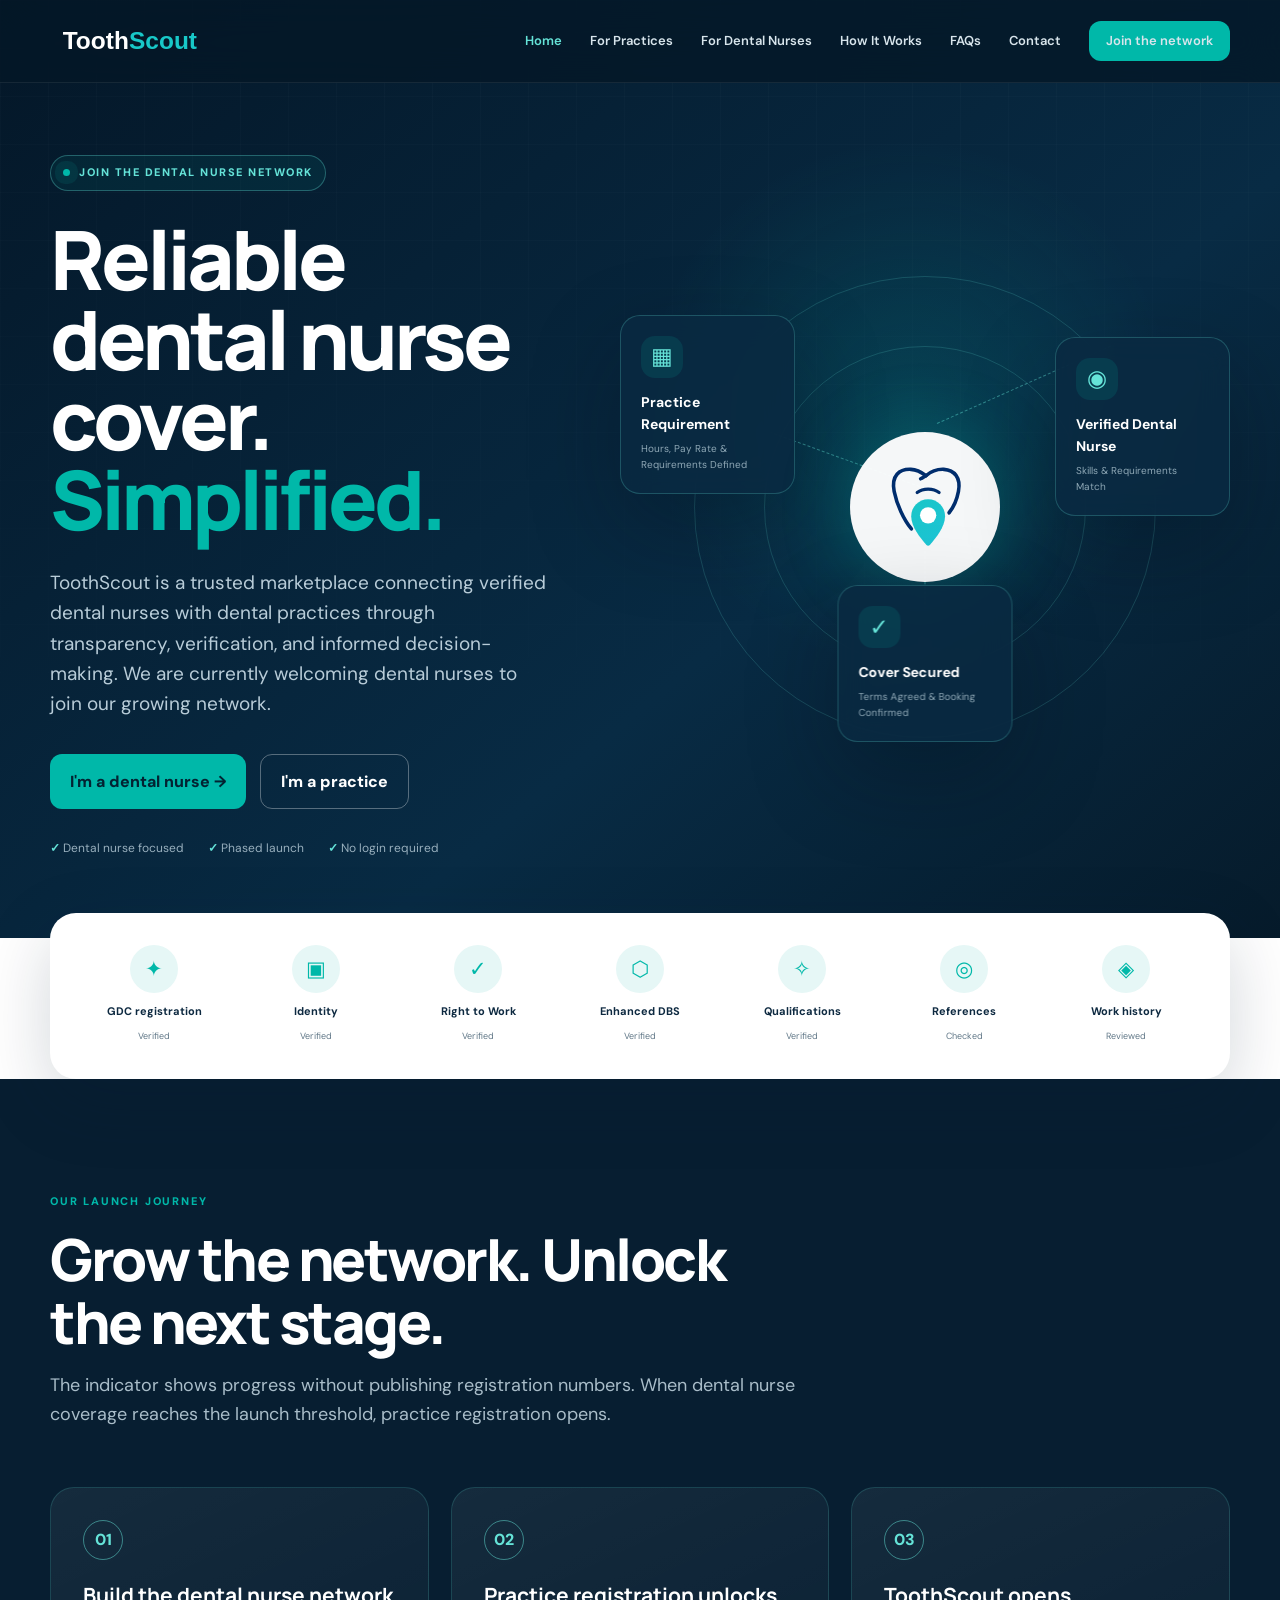
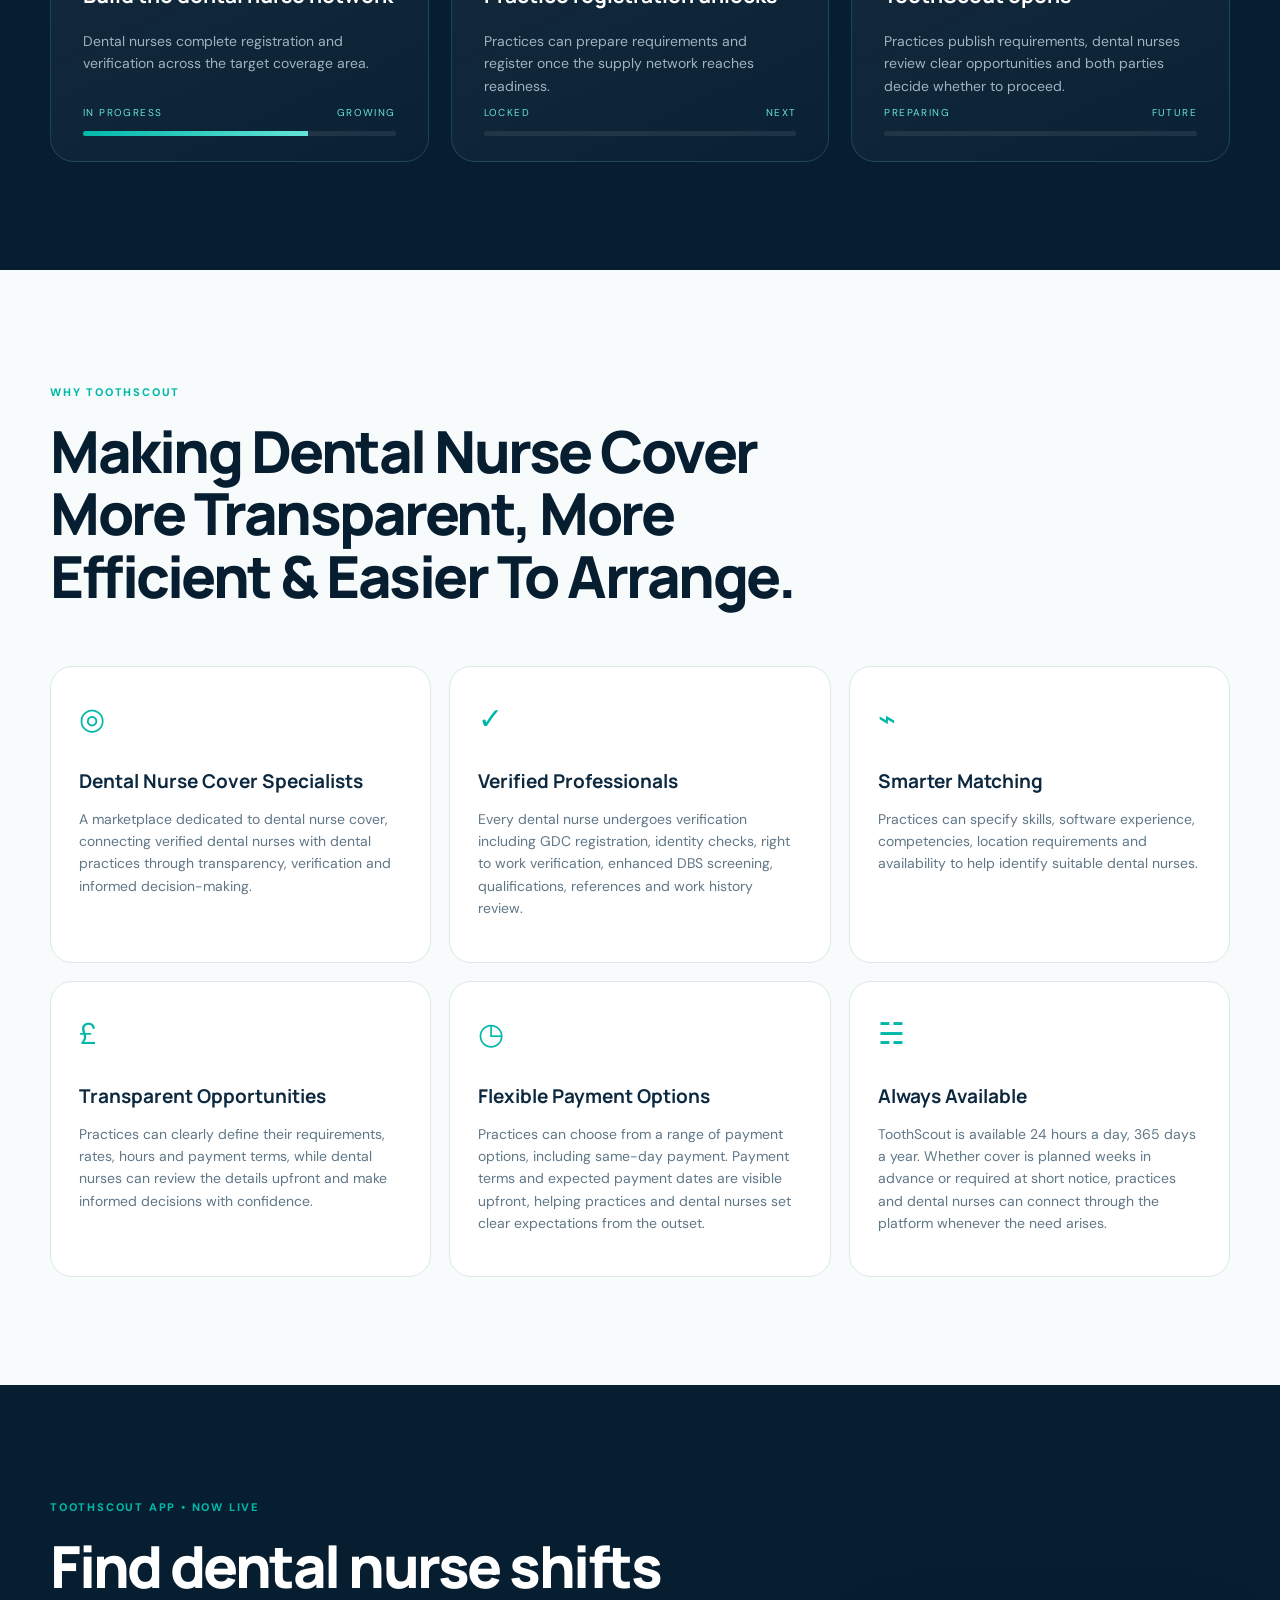
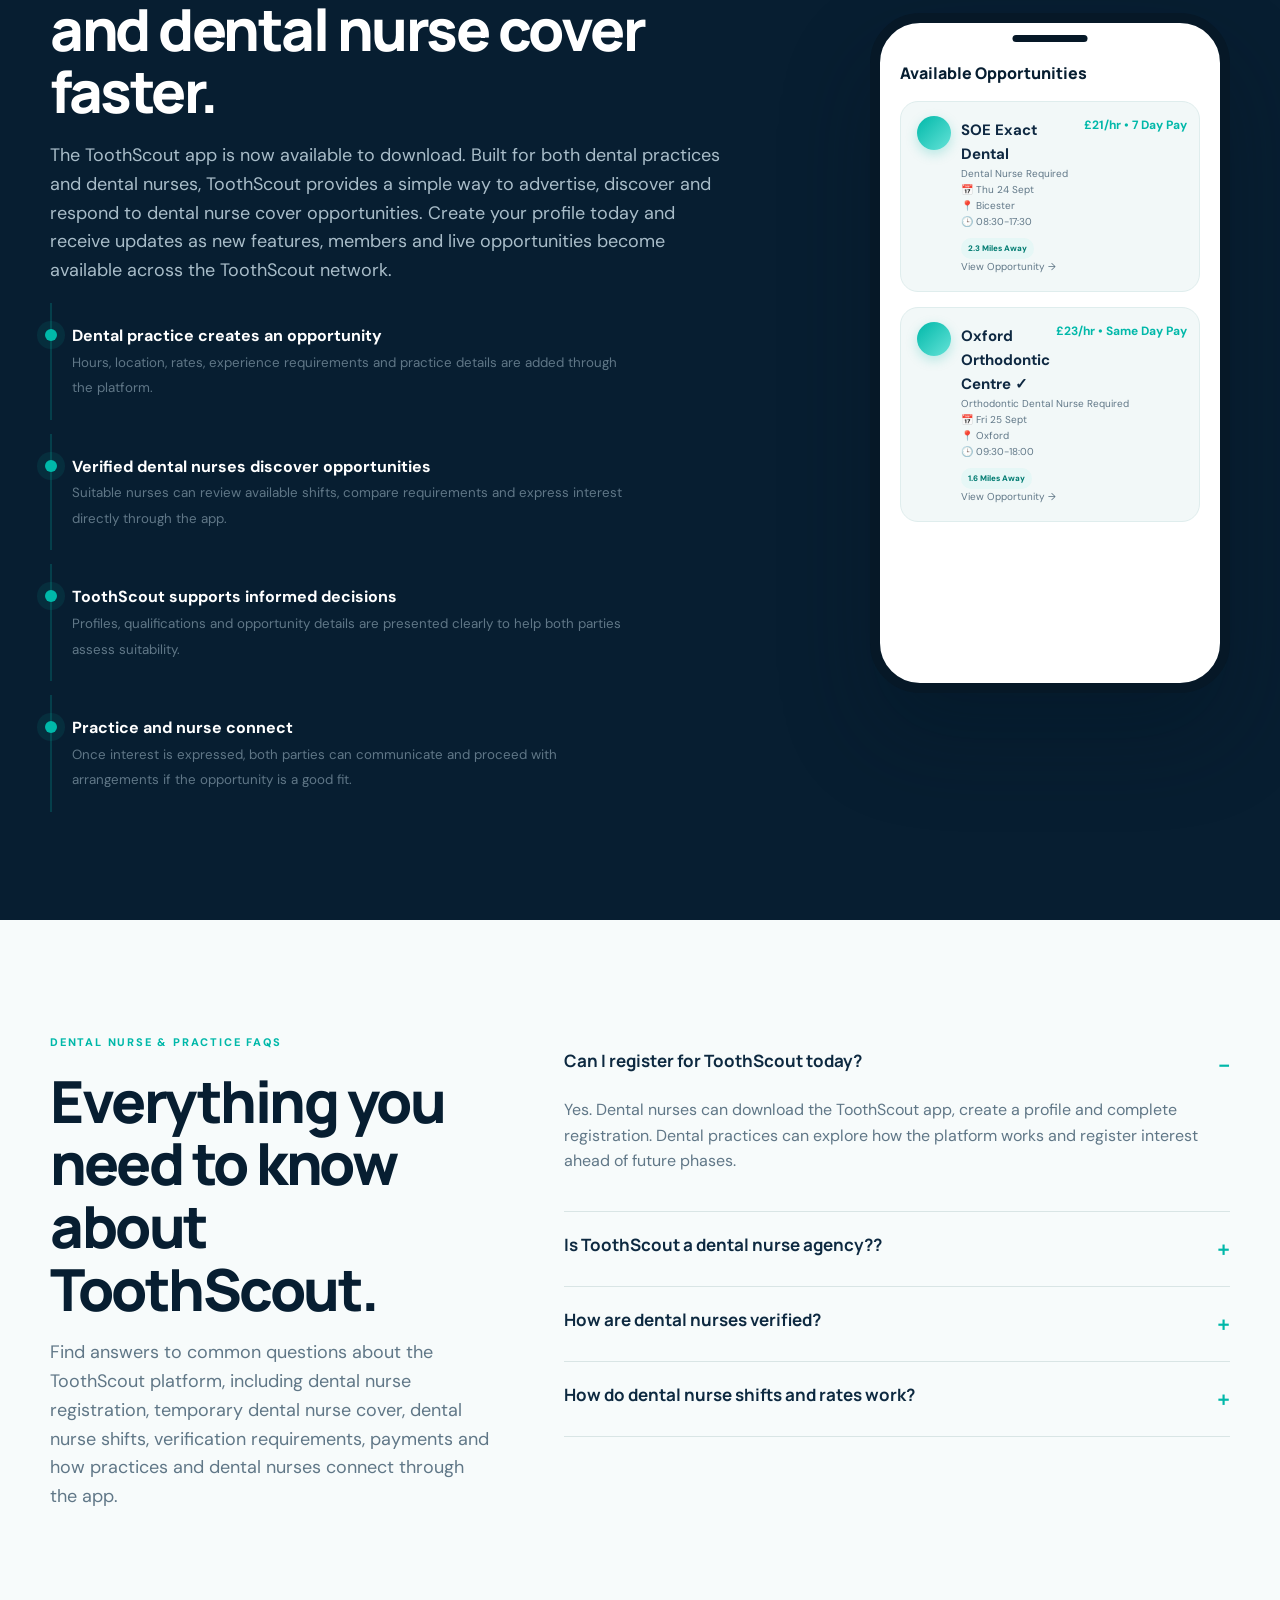
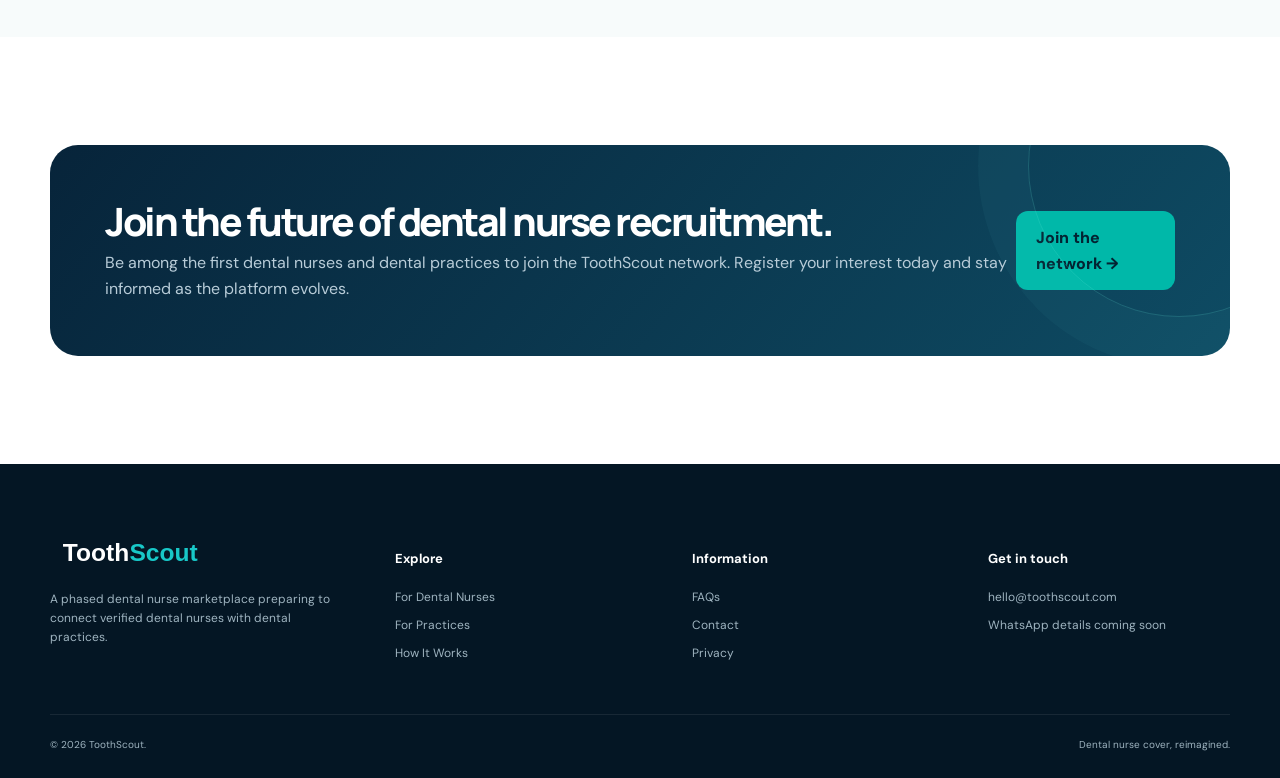
==== index.html @ 516711a5 "Update index.html" ====
<!doctype html><html lang="en-GB"><head><meta charset="utf-8"><meta name="viewport" content="width=device-width,initial-scale=1"><meta name="theme-color" content="#071e31"><title>ToothScout | Dental Nurse Network Launch</title><meta name="description" content="Join the ToothScout dental nurse network. A phased marketplace preparing verified dental nurses and dental practices for transparent opportunities and informed matching."><meta name="robots" content="index,follow,max-image-preview:large"><link rel="canonical" href="https://toothscout.com/"><meta property="og:type" content="website"><meta property="og:title" content="ToothScout | Dental Nurse Network Launch"><meta property="og:description" content="Join the ToothScout dental nurse network. A phased marketplace preparing verified dental nurses and dental practices for transparent opportunities and informed matching."><meta property="og:url" content="https://toothscout.com/"><link rel="icon" href="davison.svg" type="image/svg+xml"> <link rel="shortcut icon" href="davison.svg"><link rel="stylesheet" href="styles.css"><script type="application/ld+json">{"@context":"https://schema.org","@type":"Organization","name":"ToothScout","url":"https://toothscout.com/","description":"A dental nurse matching marketplace preparing to connect verified dental nurses with dental practices."}</script></head><body><a class="skip" href="#main">Skip to content</a><header class="header"><div class="container nav"><a class="logo" href="index.html"><img src="logo-wordmark.svg" alt="ToothScout dental nurse cover"></a><nav class="links"><a class="active" href="index.html">Home</a><a class="" href="practices.html">For Practices</a><a class="" href="nurses.html">For Dental Nurses</a><a class="" href="how-it-works.html">How It Works</a><a class="" href="index.html#faqs">FAQs</a><a class="" href="contact.html">Contact</a><a class="nav-cta" href="nurses.html#join">Join the network</a></nav><button class="menu" aria-label="Open navigation"><i></i><i></i></button></div></header><main id="main"><section class="hero"><div class="container hero-grid"><div class="reveal"><span class="eyebrow"><i></i>JOIN THE DENTAL NURSE NETWORK</span><h1>Reliable dental nurse cover. <em>Simplified.</em></h1><p class="lead">ToothScout is a trusted marketplace connecting verified dental nurses with dental practices through transparency, verification, and informed decision-making. We are currently welcoming dental nurses to join our growing network.</p><div class="actions"><a class="btn" href="nurses.html#join">I'm a dental nurse →</a><a class="btn ghost" href="practices.html">I'm a practice</a></div><div class="micro"><span><b>✓</b> Dental nurse focused</span><span><b>✓</b> Phased launch</span><span><b>✓</b> No login required</span></div></div><div class="network reveal"><div class="route route-a"></div><div class="route route-b"></div><div class="route route-c"></div><div class="node node-one"><div class="icon">▦</div><b>Practice Requirement</b><small>Hours, Pay Rate & Requirements Defined</small></div><div class="hub"><img src="logo-mark.svg" alt="ToothScout matching hub"></div><div class="node node-two"><div class="icon">◉</div><b>Verified Dental Nurse</b><small>Skills & Requirements Match</small></div><div class="node node-three"><div class="icon">✓</div><b>Cover Secured</b><small>Terms Agreed & Booking Confirmed</small></div></div></div></section><div class="container trustbar reveal"><article><span>✦</span><b>GDC registration</b><small>Verified</small></article><article><span>▣</span><b>Identity</b><small>Verified</small></article><article><span>✓</span><b>Right to Work</b><small>Verified</small></article><article><span>⬡</span><b>Enhanced DBS</b><small>Verified</small></article><article><span>✧</span><b>Qualifications</b><small>Verified</small></article><article><span>◎</span><b>References</b><small>Checked</small></article><article><span>◈</span><b>Work history</b><small>Reviewed</small></article></div><section class="section dark-section"><div class="container"><div class="section-head reveal"><span class="kicker">Our launch journey</span><h2>Grow the network. Unlock the next stage.</h2><p class="section-copy">The indicator shows progress without publishing registration numbers. When dental nurse coverage reaches the launch threshold, practice registration opens.</p></div><div class="phases"><article class="phase reveal"><div class="num">01</div><h3>Build the dental nurse network</h3><p>Dental nurses complete registration and verification across the target coverage area.</p><div class="status"><label><span>In progress</span><span>Growing</span></label><div class="meter"><i></i></div></div></article><article class="phase locked reveal"><div class="num">02</div><h3>Practice registration unlocks</h3><p>Practices can prepare requirements and register once the supply network reaches readiness.</p><div class="status"><label><span>Locked</span><span>Next</span></label><div class="meter"></div></div></article><article class="phase locked reveal"><div class="num">03</div><h3>ToothScout opens</h3><p>Practices publish requirements, dental nurses review clear opportunities and both parties decide whether to proceed.</p><div class="status"><label><span>Preparing</span><span>Future</span></label><div class="meter"></div></div></article></div></div></section><section class="section light-section"><div class="container"><div class="section-head reveal"><span class="kicker">Why ToothScout</span><h2>Making Dental Nurse Cover More Transparent, More Efficient & Easier To Arrange.</h2></div><div class="advantages"><article class="advantage reveal"><div class="icon">◎</div><h3>Dental Nurse Cover Specialists</h3><p>A marketplace dedicated to dental nurse cover, connecting verified dental nurses with dental practices through transparency, verification and informed decision-making.</p></article><article class="advantage reveal"><div class="icon">✓</div><h3>Verified Professionals</h3><p>Every dental nurse undergoes verification including GDC registration, identity checks, right to work verification, enhanced DBS screening, qualifications, references and work history review.</p></article><article class="advantage reveal"><div class="icon">⌁</div><h3>Smarter Matching</h3><p>Practices can specify skills, software experience, competencies, location requirements and availability to help identify suitable dental nurses.</p></article><article class="advantage reveal"><div class="icon">£</div><h3>Transparent Opportunities</h3><p>Practices can clearly define their requirements, rates, hours and payment terms, while dental nurses can review the details upfront and make informed decisions with confidence.</p></article><article class="advantage reveal"><div class="icon">◷</div><h3>Flexible Payment Options</h3><p>Practices can choose from a range of payment options, including same-day payment. Payment terms and expected payment dates are visible upfront, helping practices and dental nurses set clear expectations from the outset.</p></article><article class="advantage reveal"><div class="icon">☵</div><h3>Always Available</h3><p>ToothScout is available 24 hours a day, 365 days a year. Whether cover is planned weeks in advance or required at short notice, practices and dental nurses can connect through the platform whenever the need arises.</p></article></div></div></section><section class="section dark-section"><div class="container demo"><div class="reveal"><span class="kicker">TOOTHSCOUT APP • NOW LIVE</span><h2>Find dental nurse shifts and dental nurse cover faster.</h2><p class="section-copy">The ToothScout app is now available to download. Built for both dental practices and dental nurses, ToothScout provides a simple way to advertise, discover and respond to dental nurse cover opportunities. Create your profile today and receive updates as new features, members and live opportunities become available across the ToothScout network.</p><div class="storyline"><div class="story"><b>Dental practice creates an opportunity</b><small>Hours, location, rates, experience requirements and practice details are added through the platform.</small></div><div class="story"><b>Verified dental nurses discover opportunities</b><small>Suitable nurses can review available shifts, compare requirements and express interest directly through the app.</small></div><div class="story"><b>ToothScout supports informed decisions</b><small>Profiles, qualifications and opportunity details are presented clearly to help both parties assess suitability.</small></div><div class="story"><b>Practice and nurse connect</b><small>Once interest is expressed, both parties can communicate and proceed with arrangements if the opportunity is a good fit.</small></div></div></div><div class="phone"> <div class="app-head">  Available Opportunities </div> <div class="shift"> <div class="practice-logo"></div> <b>SOE Exact Dental </b> <small>Dental Nurse Required</small> <small>📅 Thu 24 Sept</small> <small>📍 Bicester</small> <small>🕒 08:30-17:30</small> <strong>£21/hr • 7 Day Pay</strong> <span class="tag">2.3 Miles Away</span> <small class="view-link">    View Opportunity → </small> </div> <div class="shift"> <div class="practice-logo"></div> <b>Oxford Orthodontic Centre ✓</b> <small>    Orthodontic Dental Nurse Required </small> <small>📅 Fri 25 Sept</small> <small> 📍  Oxford</small> <small>🕒 09:30-18:00</small> <strong>£23/hr • Same Day Pay </strong> <span class="tag">1.6 Miles Away </span> <small class="view-link">    View Opportunity → </small> </div> <div class="view-more">  View All Opportunities → </div> </div></div></div></section><section class="section light-section" id="faqs"><div class="container form-wrap"><div class="reveal"><span class="kicker">DENTAL NURSE & PRACTICE FAQs</span><h2>Everything you need to know about ToothScout.</h2><p class="section-copy">Find answers to common questions about the ToothScout platform, including dental nurse registration, temporary dental nurse cover, dental nurse shifts, verification requirements, payments and how practices and dental nurses connect through the app.</p></div><div class="faq reveal"><details open><summary>Can I register for ToothScout today?</summary><p>Yes. Dental nurses can download the ToothScout app, create a profile and complete registration. Dental practices can explore how the platform works and register interest ahead of future phases.</p></details><details><summary>Is ToothScout a dental nurse agency??</summary><p>ToothScout brings together the best parts of a dental nurse agency and a modern digital platform. Dental practices can quickly find suitable cover, dental nurses can discover opportunities more easily and both benefit from a transparent process supported by the ToothScout team.</p></details><details><summary>How are dental nurses verified?</summary><p>Trust and transparency are fundamental to the ToothScout platform. To achieve verified status, dental nurses complete a verification process that includes validation of GDC registration, right to work documentation and other relevant professional credentials. This helps maintain a high-quality network for both dental nurses and dental practices.</p></details><details><summary>How do dental nurse shifts and rates work?</summary><p>Practices can specify information such as shift times, location, rates and payment arrangements, allowing dental nurses to review opportunities before expressing interest.</p></details></div></div></section><section class="section"><div class="container cta-band reveal"><div><h2>Join the future of dental nurse recruitment.</h2><p>Be among the first dental nurses and dental practices to join the ToothScout network. Register your interest today and stay informed as the platform evolves.</p></div><a class="btn" href="nurses.html#join">Join the network →</a></div></section></main><footer class="footer"><div class="container footer-grid"><div><img src="logo-wordmark.svg" alt="ToothScout"><p>A phased dental nurse marketplace preparing to connect verified dental nurses with dental practices.</p></div><div><h4>Explore</h4><a href="nurses.html">For Dental Nurses</a><a href="practices.html">For Practices</a><a href="how-it-works.html">How It Works</a></div><div><h4>Information</h4><a href="index.html#faqs">FAQs</a><a href="contact.html">Contact</a><a href="privacy.html">Privacy</a></div><div><h4>Get in touch</h4><a href="mailto:hello@toothscout.com">hello@toothscout.com</a><p>WhatsApp details coming soon</p></div></div><div class="container footer-bottom"><span>© 2026 ToothScout.</span><span>Dental nurse cover, reimagined.</span></div></footer><script src="script.js"></script></body></html>
---- styles.css ----
@import url('https://fonts.googleapis.com/css2?family=DM+Sans:wght@400;500;600;700&family=Manrope:wght@500;600;700;800&display=swap');
:root{--navy:#071e31;--navy2:#0f2942;--navy3:#153b58;--teal:#00b8a9;--teal2:#65e3d8;--aqua:#e6f7f6;--white:#fff;--ink:#0d2940;--muted:#607787;--line:rgba(90,230,216,.17);--cream:#f7fbfb;--coral:#ff715f;--shadow:0 34px 90px rgba(0,15,26,.28);--radius:28px}*{box-sizing:border-box}html{scroll-behavior:smooth}body{margin:0;font-family:'DM Sans',sans-serif;color:var(--ink);background:#fff;line-height:1.6;overflow-x:hidden}body.dark{background:var(--navy);color:#fff}a{text-decoration:none;color:inherit}button,input,select,textarea{font:inherit}.container{width:min(1180px,calc(100% - 40px));margin:auto}.section{padding:108px 0}.skip{position:absolute;left:-999px}.skip:focus{left:12px;top:12px;z-index:9999;background:#fff;padding:12px}.header{position:fixed;inset:0 0 auto;z-index:100;background:rgba(5,24,39,.78);backdrop-filter:blur(18px);border-bottom:1px solid rgba(255,255,255,.07)}.nav{height:82px;display:flex;align-items:center;justify-content:space-between}.logo img{width:204px;display:block}.links{display:flex;align-items:center;gap:28px}.links a{font-size:13px;color:#d8e5ec;font-weight:600}.links a:hover,.links a.active{color:var(--teal2)}.nav-cta,.btn{border:0;border-radius:12px;padding:14px 20px;background:var(--teal);color:#032332;font-weight:800;display:inline-flex;align-items:center;justify-content:center;gap:12px;transition:.3s cubic-bezier(.2,.8,.2,1);cursor:pointer}.nav-cta{padding:10px 17px}.btn:hover,.nav-cta:hover{transform:translateY(-3px);box-shadow:0 15px 35px rgba(0,184,169,.25)}.btn.ghost{background:transparent;color:#fff;border:1px solid rgba(255,255,255,.32)}.btn.light{background:#fff;color:var(--navy)}.menu{display:none;background:none;border:0}.menu i{display:block;width:26px;height:2px;background:#fff;margin:6px}.hero{min-height:800px;padding:155px 0 80px;display:flex;align-items:center;position:relative;overflow:hidden;background:radial-gradient(circle at 71% 43%,rgba(0,184,169,.16),transparent 25%),linear-gradient(140deg,#041728,#082b44 62%,#061b2b)}.hero:after{content:"";position:absolute;inset:0;background-image:linear-gradient(rgba(255,255,255,.018) 1px,transparent 1px),linear-gradient(90deg,rgba(255,255,255,.018) 1px,transparent 1px);background-size:48px 48px;mask-image:linear-gradient(to bottom,#000,transparent)}.hero-grid{display:grid;grid-template-columns:.9fr 1.1fr;gap:70px;align-items:center;position:relative;z-index:2}.eyebrow{display:inline-flex;align-items:center;gap:9px;border:1px solid rgba(101,227,216,.32);background:rgba(0,184,169,.08);padding:8px 12px;border-radius:99px;color:var(--teal2);font-size:11px;font-weight:800;letter-spacing:1.5px;text-transform:uppercase}.eyebrow i{width:7px;height:7px;background:var(--teal);border-radius:50%;box-shadow:0 0 0 8px rgba(0,184,169,.1);animation:pulse 2.4s infinite}.hero h1,.page-hero h1{font:800 clamp(52px,6.4vw,84px)/.98 'Manrope';letter-spacing:-4px;margin:28px 0;color:#fff}.hero h1 em,.page-hero h1 em{color:var(--teal);font-style:normal}.hero .lead,.page-hero .lead{font-size:19px;color:#b8ccd8;max-width:650px}.actions{display:flex;gap:14px;margin-top:34px}.micro{display:flex;gap:24px;margin-top:30px;color:#98afbd;font-size:12px}.micro b{color:var(--teal2)}.network{height:560px;position:relative;display:grid;place-items:center}.network:before,.network:after{content:"";position:absolute;border:1px solid rgba(101,227,216,.18);border-radius:50%;animation:breathe 5s ease-in-out infinite}.network:before{width:460px;height:460px}.network:after{width:320px;height:320px;animation-delay:1s}.hub{position:relative;z-index:4;width:150px;height:150px;border-radius:50%;display:grid;place-items:center;background:rgba(255,255,255,.96);box-shadow:0 0 70px rgba(0,184,169,.3)}.hub img{width:92px}.node{position:absolute;z-index:4;width:175px;background:rgba(10,41,65,.88);border:1px solid rgba(101,227,216,.23);box-shadow:var(--shadow);border-radius:20px;padding:20px;color:#fff;backdrop-filter:blur(15px);animation:float 6s ease-in-out infinite}.node b{display:block;font-size:14px}.node small{display:block;color:#8fa8b6;font-size:10px;margin-top:5px}.node-one{left:0;top:88px}.node-two{right:0;top:110px;animation-delay:1.3s}.node-three{bottom:45px;left:50%;transform:translateX(-50%);animation:none}.node .icon{width:42px;height:42px;border-radius:14px;background:rgba(0,184,169,.12);display:grid;place-items:center;color:var(--teal2);font-size:23px;margin-bottom:13px}.route{position:absolute;z-index:2;border-top:1px dashed rgba(101,227,216,.45);width:190px;transform-origin:left;overflow:hidden}.route:after{content:"";position:absolute;width:17px;height:2px;background:var(--teal2);box-shadow:0 0 12px var(--teal);animation:travel 2.4s linear infinite}.route-a{transform:rotate(20deg);left:23%;top:36%}.route-b{transform:rotate(-24deg);left:52%;top:35%}.route-c{transform:rotate(90deg);left:50%;top:55%;width:110px}.trustbar{background:#fff;position:relative;z-index:4;margin:-25px auto 0;border-radius:26px;padding:32px;box-shadow:0 22px 70px rgba(5,30,49,.18);display:grid;grid-template-columns:repeat(7,1fr);gap:18px}.trustbar article{text-align:center}.trustbar span{width:48px;height:48px;margin:auto;border-radius:50%;display:grid;place-items:center;background:var(--aqua);color:var(--teal);font-size:21px}.trustbar b{display:block;font-size:11px;margin-top:10px}.trustbar small{font-size:9px;color:var(--muted)}.dark-section{background:var(--navy);color:#fff}.light-section{background:var(--cream)}.section-head{max-width:760px;margin-bottom:58px}.kicker{color:var(--teal);font-size:11px;font-weight:800;letter-spacing:1.8px;text-transform:uppercase}.section h2,.page-section h2{font:800 clamp(36px,4.7vw,58px)/1.08 'Manrope';letter-spacing:-2.5px;margin:16px 0;color:var(--navy)}.dark-section h2{color:#fff}.section-copy{font-size:18px;color:var(--muted)}.dark-section .section-copy{color:#a9bdc9}.phases{display:grid;grid-template-columns:repeat(3,1fr);gap:22px}.phase{position:relative;padding:32px;border:1px solid var(--line);border-radius:24px;background:linear-gradient(155deg,rgba(255,255,255,.06),rgba(255,255,255,.015));min-height:275px;overflow:hidden}.phase h3{font:700 21px 'Manrope'}.phase p{color:#9fb3c0;font-size:14px}.phase .num{width:40px;height:40px;border-radius:50%;border:1px solid rgba(101,227,216,.5);display:grid;place-items:center;color:var(--teal2);font-weight:800}.status{position:absolute;bottom:25px;left:32px;right:32px}.status label{display:flex;justify-content:space-between;font-size:10px;text-transform:uppercase;letter-spacing:1.4px;color:var(--teal2)}.meter{height:5px;background:rgba(255,255,255,.08);border-radius:10px;margin-top:10px;overflow:hidden}.meter i{display:block;width:72%;height:100%;background:linear-gradient(90deg,var(--teal),var(--teal2));animation:shimmer 3s infinite}.phase.locked{opacity:.62}.advantages{display:grid;grid-template-columns:repeat(3,1fr);gap:18px}.advantage{border:1px solid #dbe9e9;border-radius:22px;padding:28px;background:#fff;transition:.3s}.advantage:hover{transform:translateY(-6px);box-shadow:0 20px 50px rgba(15,41,66,.1)}.advantage .icon{font-size:30px;color:var(--teal)}.advantage h3{font:700 19px 'Manrope';margin:25px 0 9px}.advantage p{font-size:14px;color:var(--muted)}.demo{display:grid;grid-template-columns:.78fr 1.22fr;gap:75px;align-items:center}.phone{width:310px;height:610px;margin:auto;border:10px solid #061827;border-radius:50px;background:#fff;padding:38px 20px 20px;box-shadow:0 45px 90px rgba(0,20,34,.3);position:relative;transform:rotate(3deg)}.phone:before{content:"";position:absolute;top:12px;left:50%;transform:translateX(-50%);width:75px;height:7px;border-radius:10px;background:#061827}.app-head{font-weight:800;color:var(--navy);font-family:'Manrope'}.shift{margin:15px 0;padding:16px;border-radius:18px;background:#f2f8f8;border:1px solid #dfeded;position:relative}.shift b{    font-size:15px;    color:#0f2942; font-weight:700; }.shift small{display:block;color:var(--muted);font-size:10px}.shift strong{position:absolute;right:12px;top:15px;color:var(--teal);font-size:12px}.tag{display:inline-block;margin-top:8px;padding:4px 7px;background:var(--aqua);color:#007b71;border-radius:10px;font-size:8px;font-weight:800}.storyline{display:grid;gap:14px}.story{padding:20px;border-left:2px solid rgba(0,184,169,.22);position:relative}.story:before{content:"";position:absolute;width:12px;height:12px;background:var(--teal);border-radius:50%;left:-7px;top:26px;box-shadow:0 0 0 8px rgba(0,184,169,.1)}.story b{display:block}.story small{color:var(--muted)}.nurse-choice{display:grid;grid-template-columns:repeat(5,1fr);gap:16px}.benefit{text-align:center;padding:25px 15px}.benefit span{display:grid;place-items:center;width:58px;height:58px;border:1px solid rgba(0,184,169,.3);border-radius:50%;margin:auto;color:var(--teal);font-size:26px}.benefit b{display:block;font-size:13px;margin:18px 0 6px}.benefit small{color:var(--muted);font-size:11px}.cta-band{background:linear-gradient(130deg,#07243a,#0e4b63);color:#fff;padding:55px;border-radius:28px;display:flex;align-items:center;justify-content:space-between;position:relative;overflow:hidden}.cta-band:after{content:"";position:absolute;width:300px;height:300px;border:1px solid rgba(101,227,216,.2);border-radius:50%;right:-100px;top:-130px;box-shadow:0 0 0 50px rgba(101,227,216,.04)}.cta-band h2{color:#fff;font-size:39px;margin:0}.cta-band p{color:#b8ccd8;margin:8px 0 0}.page-hero{padding:175px 0 100px;background:radial-gradient(circle at 80% 20%,rgba(0,184,169,.18),transparent 32%),linear-gradient(145deg,#061928,#0f3652);color:#fff}.page-hero-grid{display:grid;grid-template-columns:1fr 1fr;align-items:center;gap:80px}.abstract-visual{height:490px;position:relative}.glass-stack{position:absolute;inset:45px;background:linear-gradient(145deg,rgba(255,255,255,.13),rgba(255,255,255,.04));border:1px solid rgba(101,227,216,.2);border-radius:42px;transform:rotate(-6deg);box-shadow:var(--shadow)}.glass-stack:before,.glass-stack:after{content:"";position:absolute;border-radius:32px;border:1px solid rgba(101,227,216,.18);inset:40px;transform:rotate(12deg)}.glass-stack:after{inset:95px;background:url('assets/logo-mark.svg') center/90px no-repeat;transform:none}.float-chip{position:absolute;padding:15px 18px;background:rgba(5,28,45,.92);border:1px solid rgba(101,227,216,.22);border-radius:16px;color:#fff;box-shadow:var(--shadow);font-size:12px;animation:float 6s infinite}.chip-a{left:0;top:90px}.chip-b{right:0;top:190px;animation-delay:1s}.chip-c{left:35px;bottom:50px;animation-delay:2s}.form-wrap{display:grid;grid-template-columns:.8fr 1.2fr;gap:70px}.form-card{background:#fff;border:1px solid #dfecec;border-radius:28px;padding:36px;box-shadow:0 28px 80px rgba(15,41,66,.11)}.form-grid{display:grid;grid-template-columns:1fr 1fr;gap:16px}.field{font-size:12px;font-weight:700;color:var(--navy)}.field.full{grid-column:1/-1}.field input,.field select,.field textarea{display:block;width:100%;margin-top:7px;border:1px solid #ccdddf;border-radius:12px;padding:13px;background:#fbfdfd}.field input:focus,.field select:focus,.field textarea:focus{outline:3px solid rgba(0,184,169,.13);border-color:var(--teal)}.note{font-size:11px;color:var(--muted)}.faq details{border-bottom:1px solid #d9e5e5;padding:21px 0}.faq summary{cursor:pointer;list-style:none;font:700 17px 'Manrope';display:flex;justify-content:space-between}.faq summary:after{content:'+';color:var(--teal);font-size:23px}.faq details[open] summary:after{content:'−'}.faq p{color:var(--muted)}.footer{background:#041624;color:#9fb4c0;padding:68px 0 25px}.footer-grid{display:grid;grid-template-columns:1.2fr repeat(3,1fr);gap:55px}.footer img{width:205px}.footer h4{color:#fff;font-size:13px}.footer a,.footer p{display:block;font-size:12px;margin:9px 0}.footer-bottom{border-top:1px solid rgba(255,255,255,.08);padding-top:22px;margin-top:42px;display:flex;justify-content:space-between;font-size:10px}.reveal{opacity:0;transform:translateY(28px);transition:.8s cubic-bezier(.2,.8,.2,1)}.reveal.visible{opacity:1;transform:none}@keyframes pulse{50%{box-shadow:0 0 0 15px rgba(0,184,169,0)}}@keyframes breathe{50%{transform:scale(1.055);opacity:.55}}@keyframes float{50%{transform:translateY(-12px)}}@keyframes travel{from{left:-10%}to{left:110%}}@keyframes shimmer{50%{filter:brightness(1.5)}}@media(max-width:900px){.links{display:none;position:absolute;top:82px;left:0;right:0;background:#061b2b;padding:28px;flex-direction:column}.links.open{display:flex}.menu{display:block}.hero-grid,.page-hero-grid,.demo,.form-wrap{grid-template-columns:1fr}.hero{padding-top:130px}.network{height:520px}.trustbar{grid-template-columns:repeat(3,1fr)}.phases,.advantages{grid-template-columns:1fr 1fr}.nurse-choice{grid-template-columns:repeat(2,1fr)}.footer-grid{grid-template-columns:1fr 1fr}.hero h1,.page-hero h1{font-size:58px}.section{padding:80px 0}}@media(max-width:600px){.container{width:calc(100% - 28px)}.logo img{width:178px}.hero h1,.page-hero h1{font-size:46px;letter-spacing:-2.5px}.actions{flex-direction:column}.micro{flex-direction:column;gap:8px}.network{height:460px;transform:scale(.84);margin-left:-25px;margin-right:-25px}.node{width:155px}.trustbar{grid-template-columns:repeat(2,1fr);padding:22px}.phases,.advantages,.nurse-choice,.form-grid{grid-template-columns:1fr}.cta-band{padding:34px;flex-direction:column;align-items:flex-start;gap:25px}.footer-grid{grid-template-columns:1fr}.page-hero-grid{gap:30px}.abstract-visual{height:390px}.section{padding:68px 0}.field.full{grid-column:auto}}@media(prefers-reduced-motion:reduce){*{animation:none!important;scroll-behavior:auto!important}.reveal{opacity:1;transform:none}}
.demo{
   display:grid;
   grid-template-columns:1fr 420px;
   gap:80px;
   align-items:center;
}
.storyline{
   margin:0;
}
.phone{
   margin:0;
   justify-self:center;
}
@media(max-width:1000px){
   .demo{
       grid-template-columns:1fr;
   }
   .phone{
       margin-top:40px;
   }
}
/* Interactive preview layout */
.demo{
   display:grid !important;
   grid-template-columns: 1fr 420px !important;
   gap: 100px;
   align-items:center;
}
.phone{
   margin:0 !important;
   justify-self:center;
   align-self:center;
}
.storyline{
   margin-bottom:0 !important;
}
@media(max-width:1000px){
   .demo{
       grid-template-columns:1fr !important;
   }
   .phone{
       margin-top:40px !important;
   }
}

/* TOOTHSCOUT PHONE FIX */
.demo{
  display:grid !important;
  grid-template-columns:minmax(0,1fr) 420px !important;
  gap:80px !important;
  align-items:center !important;
}
.phone{
  width:360px !important;
  height:680px !important;
  justify-self:center !important;
  align-self:center !important;
  margin:0 !important;
  transform:none !important;
  position:relative !important;
}
.storyline{
   max-width:600px !important;
}
.shift{
   position:relative !important;
   padding-left:60px !important;
   min-height:90px !important;
   transition:all .3s ease;
}
.shift:hover{
   transform:translateY(-4px);
   box-shadow:0 12px 30px rgba(0,0,0,.08);
}
.shift::before{
   content:"";
   position:absolute;
   left:16px;
   top:14px;
   width:34px;
   height:34px;
   border-radius:50%;
   background:linear-gradient(
       135deg,
       #00b8a9,
       #65e3d8
   );
   box-shadow:0 4px 12px rgba(0,184,169,.25);
}
.shift b{
   display:block !important;
   padding-right:120px !important;
}
.shift strong{
   position:absolute !important;
   right:12px !important;
   top:14px !important;
   color:#00b8a9 !important;
   font-weight:700 !important;
}
@media(max-width:1000px){
  .demo{
      grid-template-columns:1fr 420px !important;
  }
  .phone{
      justify-self:end !important;
  }
}

/* PHONE CONTENT ENTRANCE ANIMATION
  The phone remains stationary.
  Only the heading and job cards move.
*/
.phone .app-head,
.phone .shift{
  opacity:1 !important;
  transform:none !important;
}

}
/* Accessibility: show everything immediately when reduced motion is enabled */
@media(prefers-reduced-motion:reduce){
   .phone .app-head,
   .phone .shift{
       opacity:1 !important;
       transform:none !important;
       animation:none !important;
   }
}

.phone{
   opacity:1 !important;
   transition:none !important;
   animation:none !important;
}

/* FINAL PHONE POSITION FIX */
.demo{
   display:grid !important;
   grid-template-columns: 1fr 420px !important;
   gap:100px !important;
   align-items:center !important;
}
.phone{
   width:360px !important;
   height:680px !important;
   justify-self:end !important;
   align-self:center !important;
   margin:0 !important;
   transform:none !important;
   position:relative !important;
}
@media(max-width:1000px){
   .demo{
       grid-template-columns:1fr !important;
   }
   .phone{
       justify-self:center !important;
       margin-top:40px !important;
   }
}

/* FORCE PHONE INTO RIGHT COLUMN */
.demo{
  display:grid !important;
  grid-template-columns:minmax(0,1fr) 420px !important;
  gap:80px !important;
  align-items:center !important;
}
.demo .phone{
  width:360px !important;
  height:680px !important;
  justify-self:end !important;
  align-self:center !important;
  margin:0 !important;
  transform:none !important;
}

/* TOOTHSCOUT PHONE OVERRIDE FIX */
.container.demo{
   display:grid !important;
   grid-template-columns:minmax(0,1fr) 420px !important;
   gap:80px !important;
   align-items:center !important;
}
.container.demo .phone{
   position:relative !important;
   width:360px !important;
   height:680px !important;
   justify-self:end !important;
   align-self:center !important;
   margin:0 !important;
   left:auto !important;
   right:auto !important;
   top:auto !important;
 transform:none !important;
animation:phoneFloat 6s ease-in-out infinite;
}
@keyframes phoneFloat{

    0%{
        transform:translateY(0px);
    }

    50%{
        transform:translateY(-8px);
    }

    100%{
        transform:translateY(0px);
    }

}

.mini-map{
    height:70px;
    border-radius:12px;
    background:linear-gradient(
        135deg,
        #eef7f7,
        #dff5f2
    );

    display:flex;
    align-items:center;
    justify-content:center;

    color:#607787;
    font-size:11px;
    margin-top:8px;
}

.reserve-btn{
    width:100%;
    margin-top:14px;
    padding:12px;
}


/* NURSE PAGE ONLY */

.nurse-phone .shift{
    min-height:60px !important;
}

.nurse-phone .mini-map{
    width:100%;
    height:50px;
    margin-top:6px;
}

.nurse-phone .reserve-btn{
    width:82%;
    display:block;
    margin:8px auto 0;
    padding:10px 16px;
    font-size:14px;
}
``

.nurse-phone .shift{
    min-height:auto !important;
    padding-top:12px;
    padding-bottom:12px;
}
``

/* NURSE PAGE ONLY */

.nurse-phone .location-card{
    min-height:auto !important;
    padding-bottom:14px !important;
}

.nurse-phone .map-link{
    display:inline-block;
    margin-top:6px;
    color:#00b8a9;
    font-size:11px;
    font-weight:700;
}

.nurse-phone .reserve-btn{
    width:78% !important;
    display:block;
    margin:14px auto 0 !important;
}
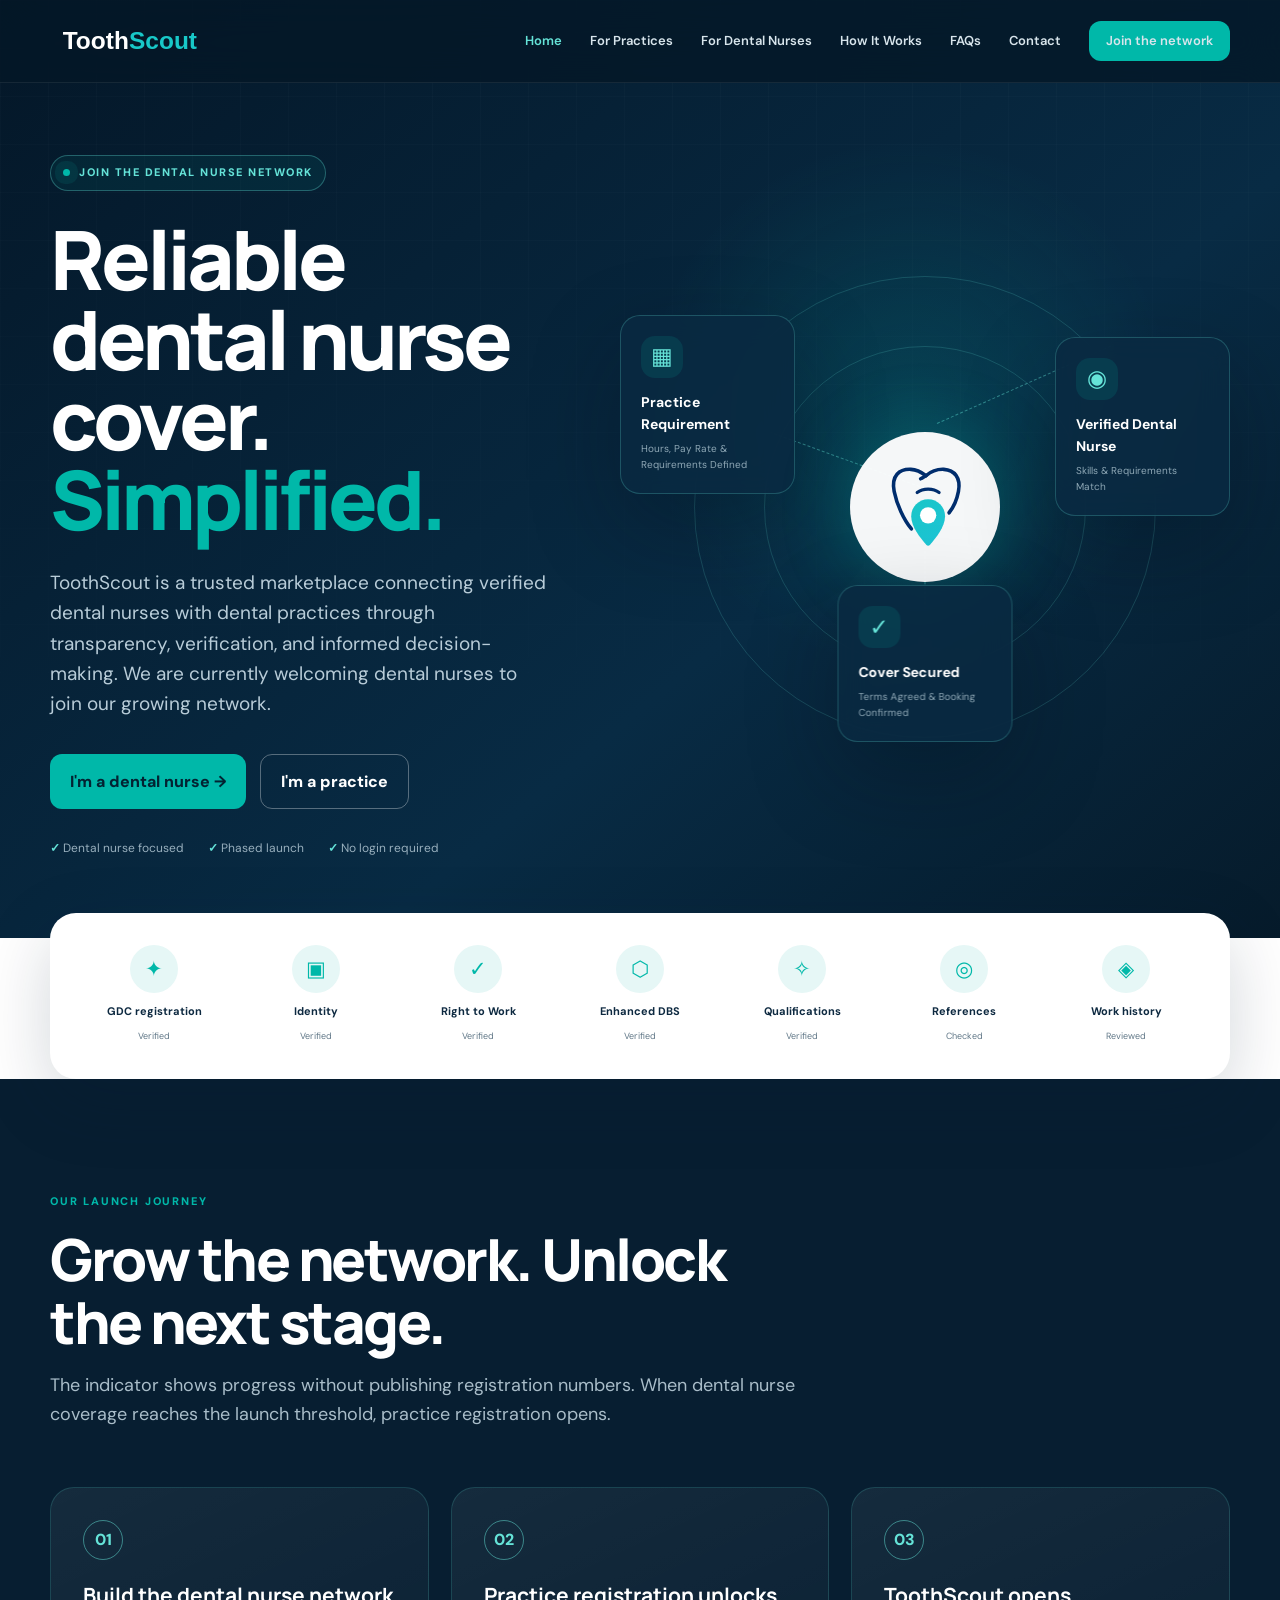
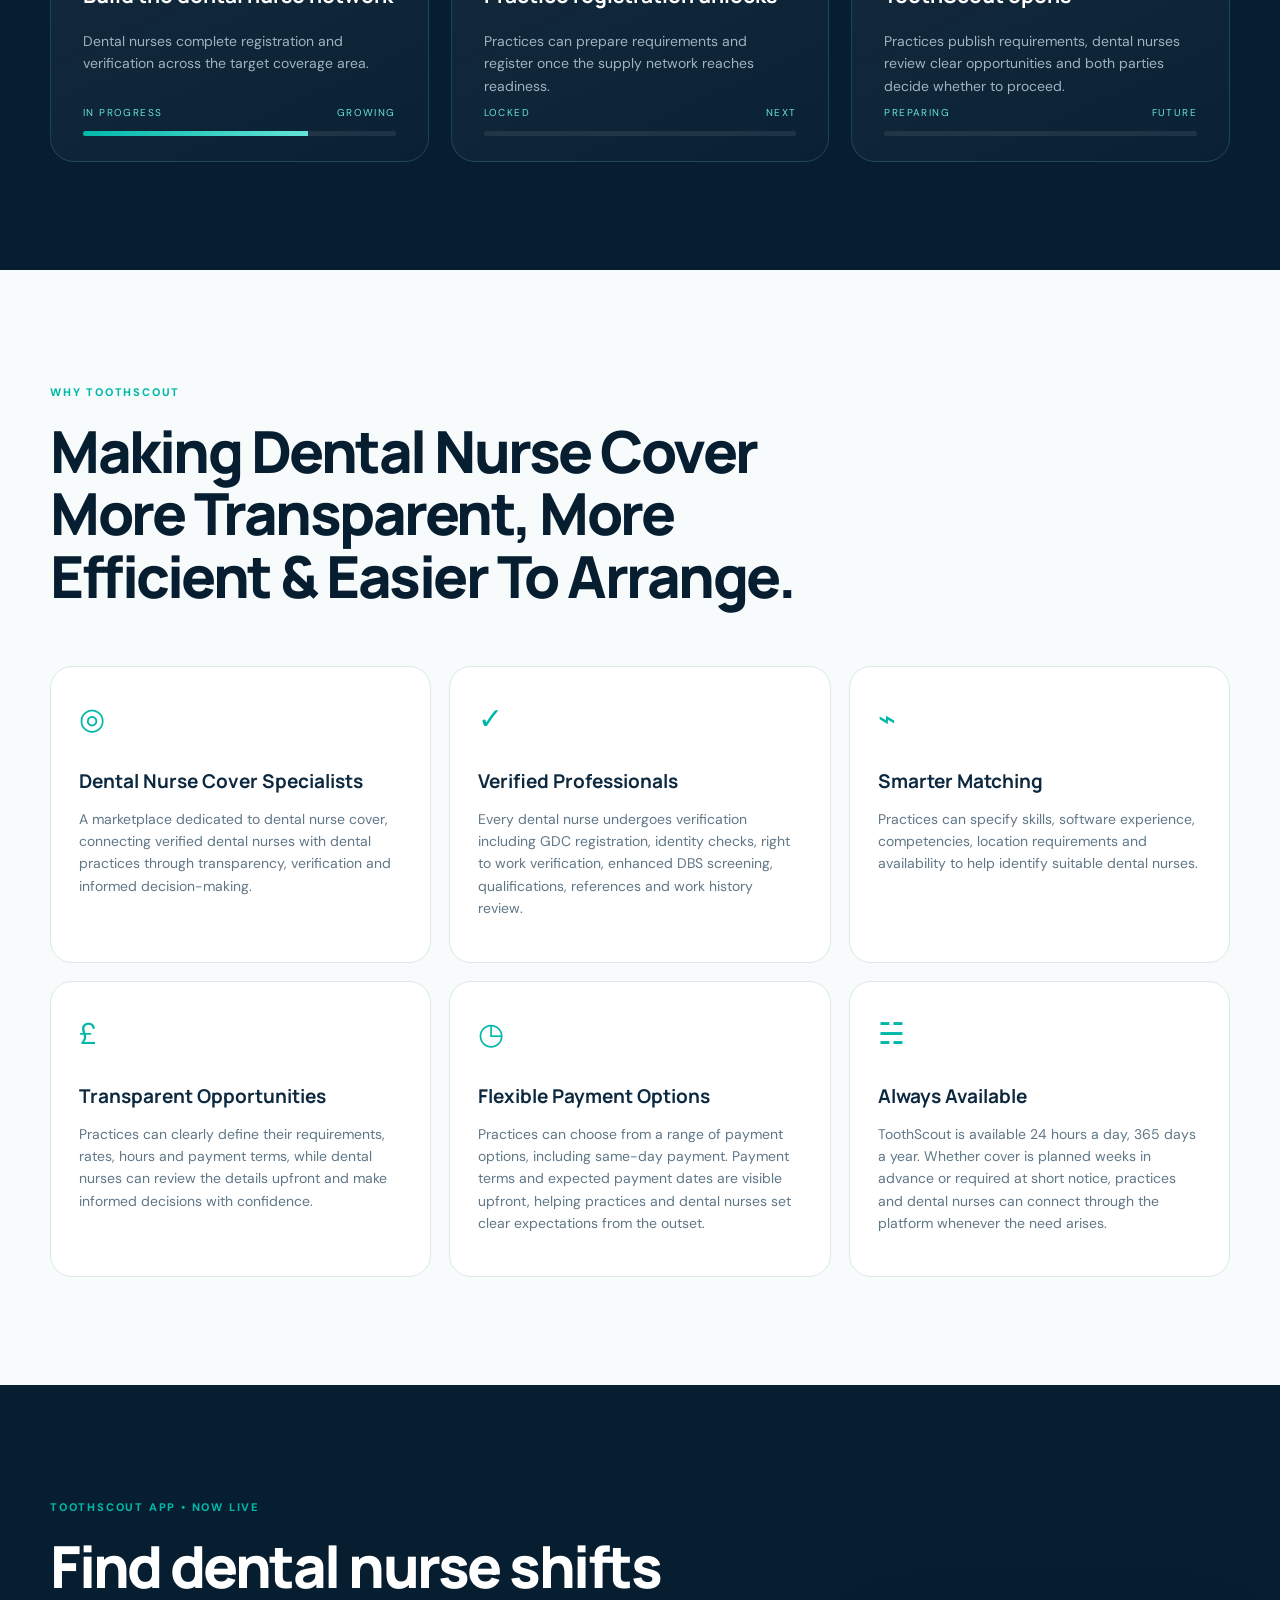
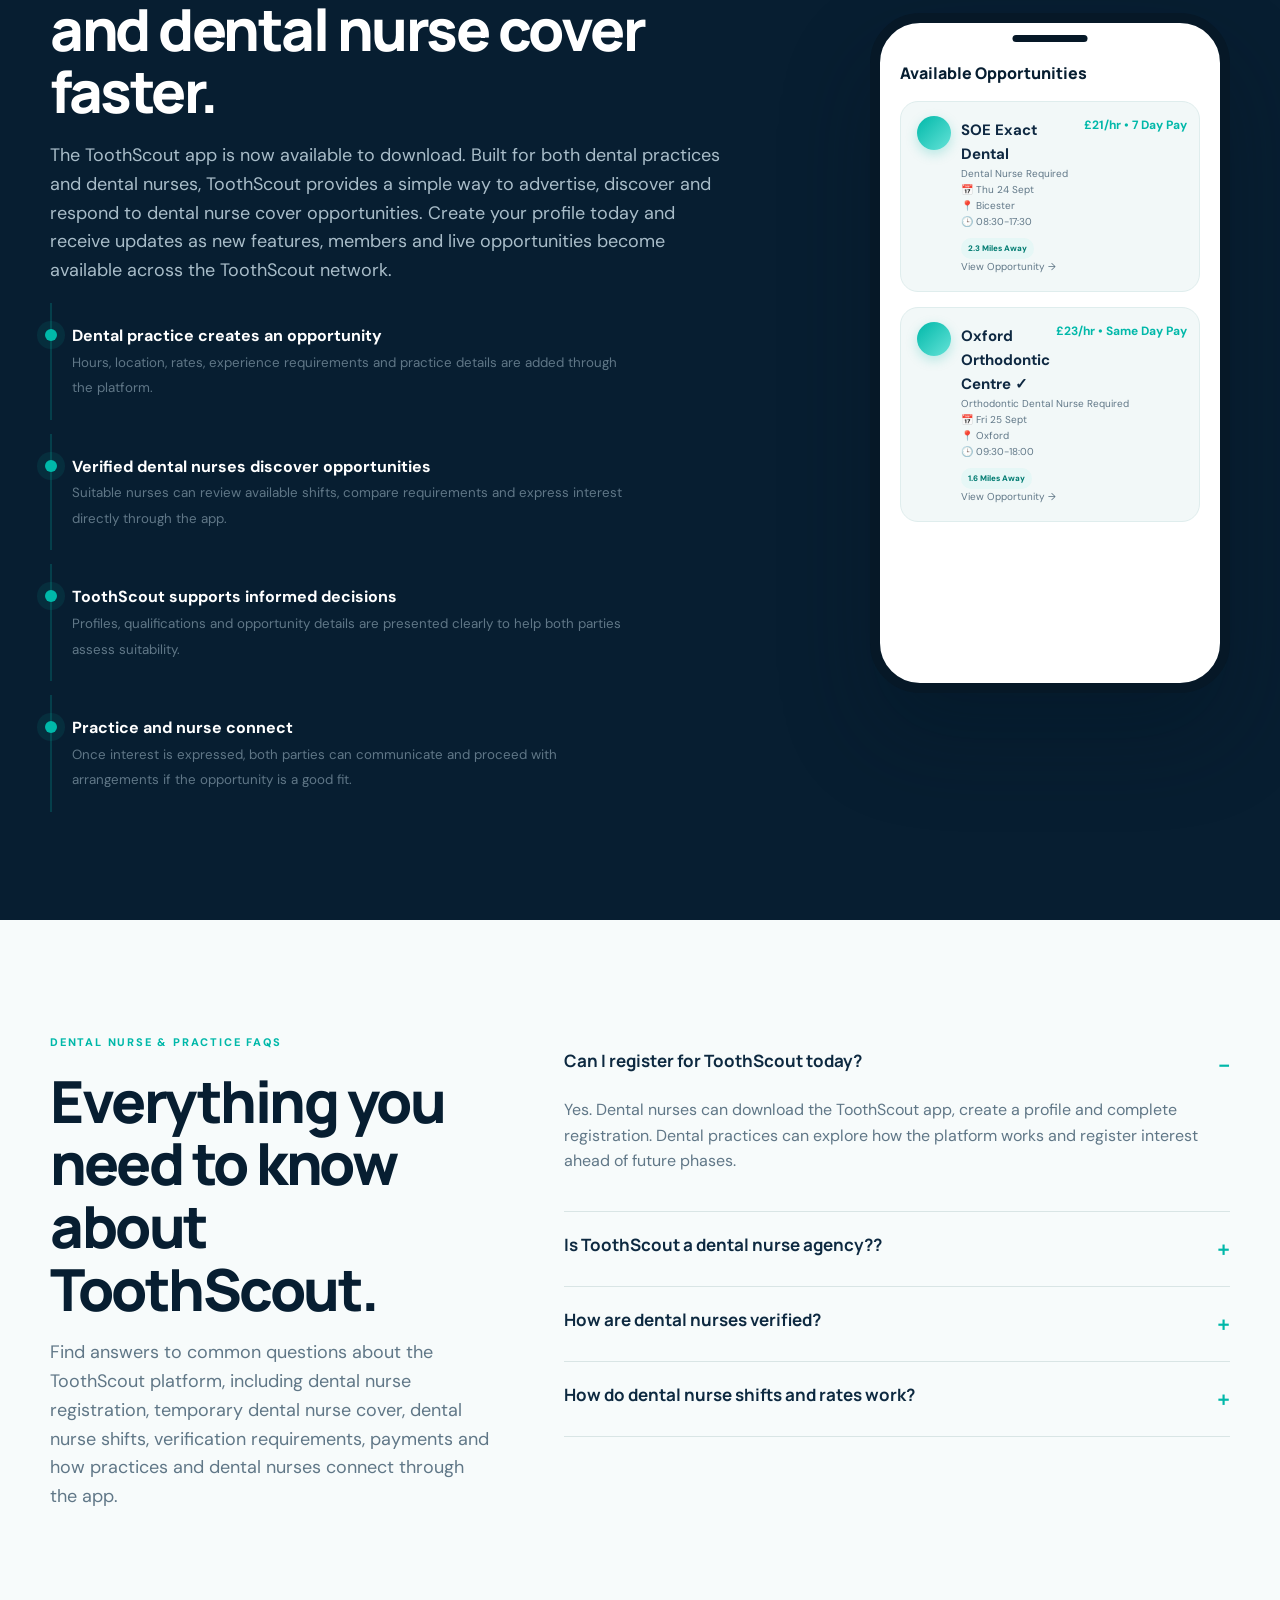
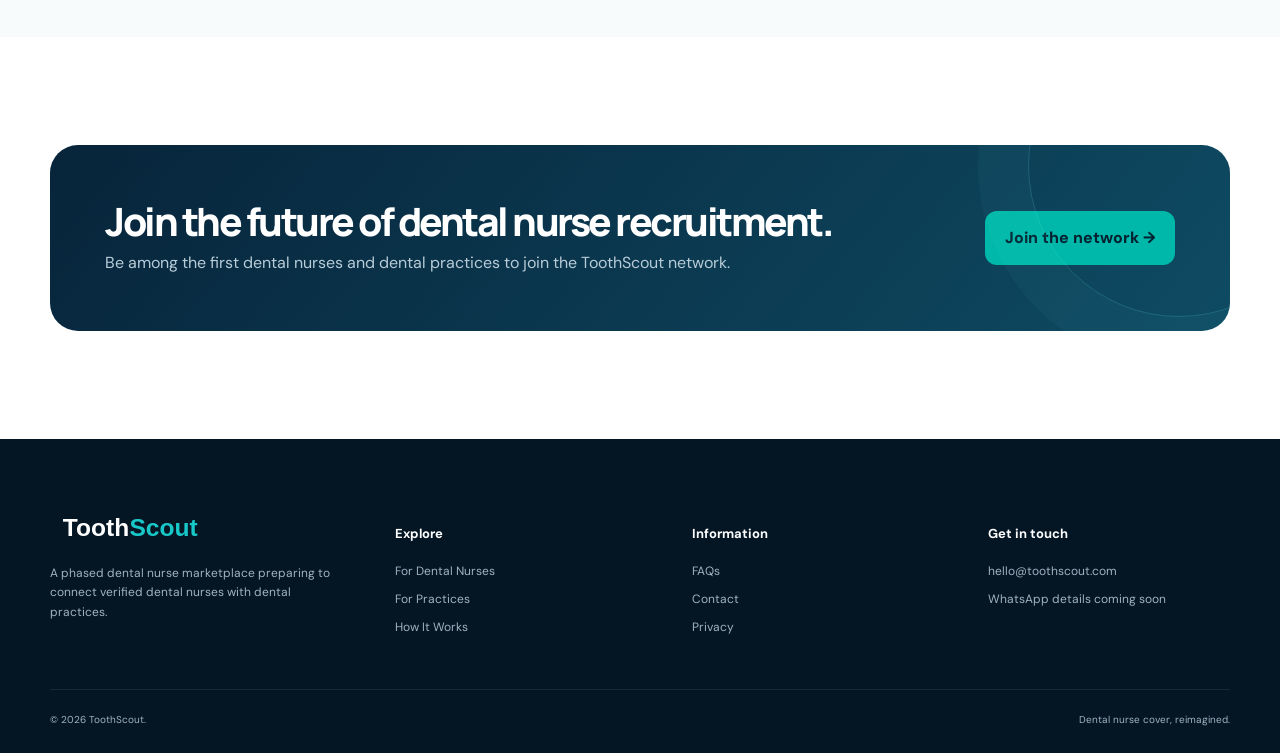
==== commit 37409387: "Update index.html" ====
--- a/index.html
+++ b/index.html
@@ -1 +1 @@
-<!doctype html><html lang="en-GB"><head><meta charset="utf-8"><meta name="viewport" content="width=device-width,initial-scale=1"><meta name="theme-color" content="#071e31"><title>ToothScout | Dental Nurse Network Launch</title><meta name="description" content="Join the ToothScout dental nurse network. A phased marketplace preparing verified dental nurses and dental practices for transparent opportunities and informed matching."><meta name="robots" content="index,follow,max-image-preview:large"><link rel="canonical" href="https://toothscout.com/"><meta property="og:type" content="website"><meta property="og:title" content="ToothScout | Dental Nurse Network Launch"><meta property="og:description" content="Join the ToothScout dental nurse network. A phased marketplace preparing verified dental nurses and dental practices for transparent opportunities and informed matching."><meta property="og:url" content="https://toothscout.com/"><link rel="icon" href="davison.svg" type="image/svg+xml"> <link rel="shortcut icon" href="davison.svg"><link rel="stylesheet" href="styles.css"><script type="application/ld+json">{"@context":"https://schema.org","@type":"Organization","name":"ToothScout","url":"https://toothscout.com/","description":"A dental nurse matching marketplace preparing to connect verified dental nurses with dental practices."}</script></head><body><a class="skip" href="#main">Skip to content</a><header class="header"><div class="container nav"><a class="logo" href="index.html"><img src="logo-wordmark.svg" alt="ToothScout dental nurse cover"></a><nav class="links"><a class="active" href="index.html">Home</a><a class="" href="practices.html">For Practices</a><a class="" href="nurses.html">For Dental Nurses</a><a class="" href="how-it-works.html">How It Works</a><a class="" href="index.html#faqs">FAQs</a><a class="" href="contact.html">Contact</a><a class="nav-cta" href="nurses.html#join">Join the network</a></nav><button class="menu" aria-label="Open navigation"><i></i><i></i></button></div></header><main id="main"><section class="hero"><div class="container hero-grid"><div class="reveal"><span class="eyebrow"><i></i>JOIN THE DENTAL NURSE NETWORK</span><h1>Reliable dental nurse cover. <em>Simplified.</em></h1><p class="lead">ToothScout is a trusted marketplace connecting verified dental nurses with dental practices through transparency, verification, and informed decision-making. We are currently welcoming dental nurses to join our growing network.</p><div class="actions"><a class="btn" href="nurses.html#join">I'm a dental nurse →</a><a class="btn ghost" href="practices.html">I'm a practice</a></div><div class="micro"><span><b>✓</b> Dental nurse focused</span><span><b>✓</b> Phased launch</span><span><b>✓</b> No login required</span></div></div><div class="network reveal"><div class="route route-a"></div><div class="route route-b"></div><div class="route route-c"></div><div class="node node-one"><div class="icon">▦</div><b>Practice Requirement</b><small>Hours, Pay Rate & Requirements Defined</small></div><div class="hub"><img src="logo-mark.svg" alt="ToothScout matching hub"></div><div class="node node-two"><div class="icon">◉</div><b>Verified Dental Nurse</b><small>Skills & Requirements Match</small></div><div class="node node-three"><div class="icon">✓</div><b>Cover Secured</b><small>Terms Agreed & Booking Confirmed</small></div></div></div></section><div class="container trustbar reveal"><article><span>✦</span><b>GDC registration</b><small>Verified</small></article><article><span>▣</span><b>Identity</b><small>Verified</small></article><article><span>✓</span><b>Right to Work</b><small>Verified</small></article><article><span>⬡</span><b>Enhanced DBS</b><small>Verified</small></article><article><span>✧</span><b>Qualifications</b><small>Verified</small></article><article><span>◎</span><b>References</b><small>Checked</small></article><article><span>◈</span><b>Work history</b><small>Reviewed</small></article></div><section class="section dark-section"><div class="container"><div class="section-head reveal"><span class="kicker">Our launch journey</span><h2>Grow the network. Unlock the next stage.</h2><p class="section-copy">The indicator shows progress without publishing registration numbers. When dental nurse coverage reaches the launch threshold, practice registration opens.</p></div><div class="phases"><article class="phase reveal"><div class="num">01</div><h3>Build the dental nurse network</h3><p>Dental nurses complete registration and verification across the target coverage area.</p><div class="status"><label><span>In progress</span><span>Growing</span></label><div class="meter"><i></i></div></div></article><article class="phase locked reveal"><div class="num">02</div><h3>Practice registration unlocks</h3><p>Practices can prepare requirements and register once the supply network reaches readiness.</p><div class="status"><label><span>Locked</span><span>Next</span></label><div class="meter"></div></div></article><article class="phase locked reveal"><div class="num">03</div><h3>ToothScout opens</h3><p>Practices publish requirements, dental nurses review clear opportunities and both parties decide whether to proceed.</p><div class="status"><label><span>Preparing</span><span>Future</span></label><div class="meter"></div></div></article></div></div></section><section class="section light-section"><div class="container"><div class="section-head reveal"><span class="kicker">Why ToothScout</span><h2>Making Dental Nurse Cover More Transparent, More Efficient & Easier To Arrange.</h2></div><div class="advantages"><article class="advantage reveal"><div class="icon">◎</div><h3>Dental Nurse Cover Specialists</h3><p>A marketplace dedicated to dental nurse cover, connecting verified dental nurses with dental practices through transparency, verification and informed decision-making.</p></article><article class="advantage reveal"><div class="icon">✓</div><h3>Verified Professionals</h3><p>Every dental nurse undergoes verification including GDC registration, identity checks, right to work verification, enhanced DBS screening, qualifications, references and work history review.</p></article><article class="advantage reveal"><div class="icon">⌁</div><h3>Smarter Matching</h3><p>Practices can specify skills, software experience, competencies, location requirements and availability to help identify suitable dental nurses.</p></article><article class="advantage reveal"><div class="icon">£</div><h3>Transparent Opportunities</h3><p>Practices can clearly define their requirements, rates, hours and payment terms, while dental nurses can review the details upfront and make informed decisions with confidence.</p></article><article class="advantage reveal"><div class="icon">◷</div><h3>Flexible Payment Options</h3><p>Practices can choose from a range of payment options, including same-day payment. Payment terms and expected payment dates are visible upfront, helping practices and dental nurses set clear expectations from the outset.</p></article><article class="advantage reveal"><div class="icon">☵</div><h3>Always Available</h3><p>ToothScout is available 24 hours a day, 365 days a year. Whether cover is planned weeks in advance or required at short notice, practices and dental nurses can connect through the platform whenever the need arises.</p></article></div></div></section><section class="section dark-section"><div class="container demo"><div class="reveal"><span class="kicker">TOOTHSCOUT APP • NOW LIVE</span><h2>Find dental nurse shifts and dental nurse cover faster.</h2><p class="section-copy">The ToothScout app is now available to download. Built for both dental practices and dental nurses, ToothScout provides a simple way to advertise, discover and respond to dental nurse cover opportunities. Create your profile today and receive updates as new features, members and live opportunities become available across the ToothScout network.</p><div class="storyline"><div class="story"><b>Dental practice creates an opportunity</b><small>Hours, location, rates, experience requirements and practice details are added through the platform.</small></div><div class="story"><b>Verified dental nurses discover opportunities</b><small>Suitable nurses can review available shifts, compare requirements and express interest directly through the app.</small></div><div class="story"><b>ToothScout supports informed decisions</b><small>Profiles, qualifications and opportunity details are presented clearly to help both parties assess suitability.</small></div><div class="story"><b>Practice and nurse connect</b><small>Once interest is expressed, both parties can communicate and proceed with arrangements if the opportunity is a good fit.</small></div></div></div><div class="phone"> <div class="app-head">  Available Opportunities </div> <div class="shift"> <div class="practice-logo"></div> <b>SOE Exact Dental </b> <small>Dental Nurse Required</small> <small>📅 Thu 24 Sept</small> <small>📍 Bicester</small> <small>🕒 08:30-17:30</small> <strong>£21/hr • 7 Day Pay</strong> <span class="tag">2.3 Miles Away</span> <small class="view-link">    View Opportunity → </small> </div> <div class="shift"> <div class="practice-logo"></div> <b>Oxford Orthodontic Centre ✓</b> <small>    Orthodontic Dental Nurse Required </small> <small>📅 Fri 25 Sept</small> <small> 📍  Oxford</small> <small>🕒 09:30-18:00</small> <strong>£23/hr • Same Day Pay </strong> <span class="tag">1.6 Miles Away </span> <small class="view-link">    View Opportunity → </small> </div> <div class="view-more">  View All Opportunities → </div> </div></div></div></section><section class="section light-section" id="faqs"><div class="container form-wrap"><div class="reveal"><span class="kicker">DENTAL NURSE & PRACTICE FAQs</span><h2>Everything you need to know about ToothScout.</h2><p class="section-copy">Find answers to common questions about the ToothScout platform, including dental nurse registration, temporary dental nurse cover, dental nurse shifts, verification requirements, payments and how practices and dental nurses connect through the app.</p></div><div class="faq reveal"><details open><summary>Can I register for ToothScout today?</summary><p>Yes. Dental nurses can download the ToothScout app, create a profile and complete registration. Dental practices can explore how the platform works and register interest ahead of future phases.</p></details><details><summary>Is ToothScout a dental nurse agency??</summary><p>ToothScout brings together the best parts of a dental nurse agency and a modern digital platform. Dental practices can quickly find suitable cover, dental nurses can discover opportunities more easily and both benefit from a transparent process supported by the ToothScout team.</p></details><details><summary>How are dental nurses verified?</summary><p>Trust and transparency are fundamental to the ToothScout platform. To achieve verified status, dental nurses complete a verification process that includes validation of GDC registration, right to work documentation and other relevant professional credentials. This helps maintain a high-quality network for both dental nurses and dental practices.</p></details><details><summary>How do dental nurse shifts and rates work?</summary><p>Practices can specify information such as shift times, location, rates and payment arrangements, allowing dental nurses to review opportunities before expressing interest.</p></details></div></div></section><section class="section"><div class="container cta-band reveal"><div><h2>Join the future of dental nurse recruitment.</h2><p>Be among the first dental nurses and dental practices to join the ToothScout network. Register your interest today and stay informed as the platform evolves.</p></div><a class="btn" href="nurses.html#join">Join the network →</a></div></section></main><footer class="footer"><div class="container footer-grid"><div><img src="logo-wordmark.svg" alt="ToothScout"><p>A phased dental nurse marketplace preparing to connect verified dental nurses with dental practices.</p></div><div><h4>Explore</h4><a href="nurses.html">For Dental Nurses</a><a href="practices.html">For Practices</a><a href="how-it-works.html">How It Works</a></div><div><h4>Information</h4><a href="index.html#faqs">FAQs</a><a href="contact.html">Contact</a><a href="privacy.html">Privacy</a></div><div><h4>Get in touch</h4><a href="mailto:hello@toothscout.com">hello@toothscout.com</a><p>WhatsApp details coming soon</p></div></div><div class="container footer-bottom"><span>© 2026 ToothScout.</span><span>Dental nurse cover, reimagined.</span></div></footer><script src="script.js"></script></body></html>
+<!doctype html><html lang="en-GB"><head><meta charset="utf-8"><meta name="viewport" content="width=device-width,initial-scale=1"><meta name="theme-color" content="#071e31"><title>ToothScout | Dental Nurse Network Launch</title><meta name="description" content="Join the ToothScout dental nurse network. A phased marketplace preparing verified dental nurses and dental practices for transparent opportunities and informed matching."><meta name="robots" content="index,follow,max-image-preview:large"><link rel="canonical" href="https://toothscout.com/"><meta property="og:type" content="website"><meta property="og:title" content="ToothScout | Dental Nurse Network Launch"><meta property="og:description" content="Join the ToothScout dental nurse network. A phased marketplace preparing verified dental nurses and dental practices for transparent opportunities and informed matching."><meta property="og:url" content="https://toothscout.com/"><link rel="icon" href="davison.svg" type="image/svg+xml"> <link rel="shortcut icon" href="davison.svg"><link rel="stylesheet" href="styles.css"><script type="application/ld+json">{"@context":"https://schema.org","@type":"Organization","name":"ToothScout","url":"https://toothscout.com/","description":"A dental nurse matching marketplace preparing to connect verified dental nurses with dental practices."}</script></head><body><a class="skip" href="#main">Skip to content</a><header class="header"><div class="container nav"><a class="logo" href="index.html"><img src="logo-wordmark.svg" alt="ToothScout dental nurse cover"></a><nav class="links"><a class="active" href="index.html">Home</a><a class="" href="practices.html">For Practices</a><a class="" href="nurses.html">For Dental Nurses</a><a class="" href="how-it-works.html">How It Works</a><a class="" href="index.html#faqs">FAQs</a><a class="" href="contact.html">Contact</a><a class="nav-cta" href="nurses.html#join">Join the network</a></nav><button class="menu" aria-label="Open navigation"><i></i><i></i></button></div></header><main id="main"><section class="hero"><div class="container hero-grid"><div class="reveal"><span class="eyebrow"><i></i>JOIN THE DENTAL NURSE NETWORK</span><h1>Reliable dental nurse cover. <em>Simplified.</em></h1><p class="lead">ToothScout is a trusted marketplace connecting verified dental nurses with dental practices through transparency, verification, and informed decision-making. We are currently welcoming dental nurses to join our growing network.</p><div class="actions"><a class="btn" href="nurses.html#join">I'm a dental nurse →</a><a class="btn ghost" href="practices.html">I'm a practice</a></div><div class="micro"><span><b>✓</b> Dental nurse focused</span><span><b>✓</b> Phased launch</span><span><b>✓</b> No login required</span></div></div><div class="network reveal"><div class="route route-a"></div><div class="route route-b"></div><div class="route route-c"></div><div class="node node-one"><div class="icon">▦</div><b>Practice Requirement</b><small>Hours, Pay Rate & Requirements Defined</small></div><div class="hub"><img src="logo-mark.svg" alt="ToothScout matching hub"></div><div class="node node-two"><div class="icon">◉</div><b>Verified Dental Nurse</b><small>Skills & Requirements Match</small></div><div class="node node-three"><div class="icon">✓</div><b>Cover Secured</b><small>Terms Agreed & Booking Confirmed</small></div></div></div></section><div class="container trustbar reveal"><article><span>✦</span><b>GDC registration</b><small>Verified</small></article><article><span>▣</span><b>Identity</b><small>Verified</small></article><article><span>✓</span><b>Right to Work</b><small>Verified</small></article><article><span>⬡</span><b>Enhanced DBS</b><small>Verified</small></article><article><span>✧</span><b>Qualifications</b><small>Verified</small></article><article><span>◎</span><b>References</b><small>Checked</small></article><article><span>◈</span><b>Work history</b><small>Reviewed</small></article></div><section class="section dark-section"><div class="container"><div class="section-head reveal"><span class="kicker">Our launch journey</span><h2>Grow the network. Unlock the next stage.</h2><p class="section-copy">The indicator shows progress without publishing registration numbers. When dental nurse coverage reaches the launch threshold, practice registration opens.</p></div><div class="phases"><article class="phase reveal"><div class="num">01</div><h3>Build the dental nurse network</h3><p>Dental nurses complete registration and verification across the target coverage area.</p><div class="status"><label><span>In progress</span><span>Growing</span></label><div class="meter"><i></i></div></div></article><article class="phase locked reveal"><div class="num">02</div><h3>Practice registration unlocks</h3><p>Practices can prepare requirements and register once the supply network reaches readiness.</p><div class="status"><label><span>Locked</span><span>Next</span></label><div class="meter"></div></div></article><article class="phase locked reveal"><div class="num">03</div><h3>ToothScout opens</h3><p>Practices publish requirements, dental nurses review clear opportunities and both parties decide whether to proceed.</p><div class="status"><label><span>Preparing</span><span>Future</span></label><div class="meter"></div></div></article></div></div></section><section class="section light-section"><div class="container"><div class="section-head reveal"><span class="kicker">Why ToothScout</span><h2>Making Dental Nurse Cover More Transparent, More Efficient & Easier To Arrange.</h2></div><div class="advantages"><article class="advantage reveal"><div class="icon">◎</div><h3>Dental Nurse Cover Specialists</h3><p>A marketplace dedicated to dental nurse cover, connecting verified dental nurses with dental practices through transparency, verification and informed decision-making.</p></article><article class="advantage reveal"><div class="icon">✓</div><h3>Verified Professionals</h3><p>Every dental nurse undergoes verification including GDC registration, identity checks, right to work verification, enhanced DBS screening, qualifications, references and work history review.</p></article><article class="advantage reveal"><div class="icon">⌁</div><h3>Smarter Matching</h3><p>Practices can specify skills, software experience, competencies, location requirements and availability to help identify suitable dental nurses.</p></article><article class="advantage reveal"><div class="icon">£</div><h3>Transparent Opportunities</h3><p>Practices can clearly define their requirements, rates, hours and payment terms, while dental nurses can review the details upfront and make informed decisions with confidence.</p></article><article class="advantage reveal"><div class="icon">◷</div><h3>Flexible Payment Options</h3><p>Practices can choose from a range of payment options, including same-day payment. Payment terms and expected payment dates are visible upfront, helping practices and dental nurses set clear expectations from the outset.</p></article><article class="advantage reveal"><div class="icon">☵</div><h3>Always Available</h3><p>ToothScout is available 24 hours a day, 365 days a year. Whether cover is planned weeks in advance or required at short notice, practices and dental nurses can connect through the platform whenever the need arises.</p></article></div></div></section><section class="section dark-section"><div class="container demo"><div class="reveal"><span class="kicker">TOOTHSCOUT APP • NOW LIVE</span><h2>Find dental nurse shifts and dental nurse cover faster.</h2><p class="section-copy">The ToothScout app is now available to download. Built for both dental practices and dental nurses, ToothScout provides a simple way to advertise, discover and respond to dental nurse cover opportunities. Create your profile today and receive updates as new features, members and live opportunities become available across the ToothScout network.</p><div class="storyline"><div class="story"><b>Dental practice creates an opportunity</b><small>Hours, location, rates, experience requirements and practice details are added through the platform.</small></div><div class="story"><b>Verified dental nurses discover opportunities</b><small>Suitable nurses can review available shifts, compare requirements and express interest directly through the app.</small></div><div class="story"><b>ToothScout supports informed decisions</b><small>Profiles, qualifications and opportunity details are presented clearly to help both parties assess suitability.</small></div><div class="story"><b>Practice and nurse connect</b><small>Once interest is expressed, both parties can communicate and proceed with arrangements if the opportunity is a good fit.</small></div></div></div><div class="phone"> <div class="app-head">  Available Opportunities </div> <div class="shift"> <div class="practice-logo"></div> <b>SOE Exact Dental </b> <small>Dental Nurse Required</small> <small>📅 Thu 24 Sept</small> <small>📍 Bicester</small> <small>🕒 08:30-17:30</small> <strong>£21/hr • 7 Day Pay</strong> <span class="tag">2.3 Miles Away</span> <small class="view-link">    View Opportunity → </small> </div> <div class="shift"> <div class="practice-logo"></div> <b>Oxford Orthodontic Centre ✓</b> <small>    Orthodontic Dental Nurse Required </small> <small>📅 Fri 25 Sept</small> <small> 📍  Oxford</small> <small>🕒 09:30-18:00</small> <strong>£23/hr • Same Day Pay </strong> <span class="tag">1.6 Miles Away </span> <small class="view-link">    View Opportunity → </small> </div> <div class="view-more">  View All Opportunities → </div> </div></div></div></section><section class="section light-section" id="faqs"><div class="container form-wrap"><div class="reveal"><span class="kicker">DENTAL NURSE & PRACTICE FAQs</span><h2>Everything you need to know about ToothScout.</h2><p class="section-copy">Find answers to common questions about the ToothScout platform, including dental nurse registration, temporary dental nurse cover, dental nurse shifts, verification requirements, payments and how practices and dental nurses connect through the app.</p></div><div class="faq reveal"><details open><summary>Can I register for ToothScout today?</summary><p>Yes. Dental nurses can download the ToothScout app, create a profile and complete registration. Dental practices can explore how the platform works and register interest ahead of future phases.</p></details><details><summary>Is ToothScout a dental nurse agency??</summary><p>ToothScout brings together the best parts of a dental nurse agency and a modern digital platform. Dental practices can quickly find suitable cover, dental nurses can discover opportunities more easily and both benefit from a transparent process supported by the ToothScout team.</p></details><details><summary>How are dental nurses verified?</summary><p>Trust and transparency are fundamental to the ToothScout platform. To achieve verified status, dental nurses complete a verification process that includes validation of GDC registration, right to work documentation and other relevant professional credentials. This helps maintain a high-quality network for both dental nurses and dental practices.</p></details><details><summary>How do dental nurse shifts and rates work?</summary><p>Practices can specify information such as shift times, location, rates and payment arrangements, allowing dental nurses to review opportunities before expressing interest.</p></details></div></div></section><section class="section"><div class="container cta-band reveal"><div><h2>Join the future of dental nurse recruitment.</h2><p>Be among the first dental nurses and dental practices to join the ToothScout network.</p></div><a class="btn" href="nurses.html#join">Join the network →</a></div></section></main><footer class="footer"><div class="container footer-grid"><div><img src="logo-wordmark.svg" alt="ToothScout"><p>A phased dental nurse marketplace preparing to connect verified dental nurses with dental practices.</p></div><div><h4>Explore</h4><a href="nurses.html">For Dental Nurses</a><a href="practices.html">For Practices</a><a href="how-it-works.html">How It Works</a></div><div><h4>Information</h4><a href="index.html#faqs">FAQs</a><a href="contact.html">Contact</a><a href="privacy.html">Privacy</a></div><div><h4>Get in touch</h4><a href="mailto:hello@toothscout.com">hello@toothscout.com</a><p>WhatsApp details coming soon</p></div></div><div class="container footer-bottom"><span>© 2026 ToothScout.</span><span>Dental nurse cover, reimagined.</span></div></footer><script src="script.js"></script></body></html>
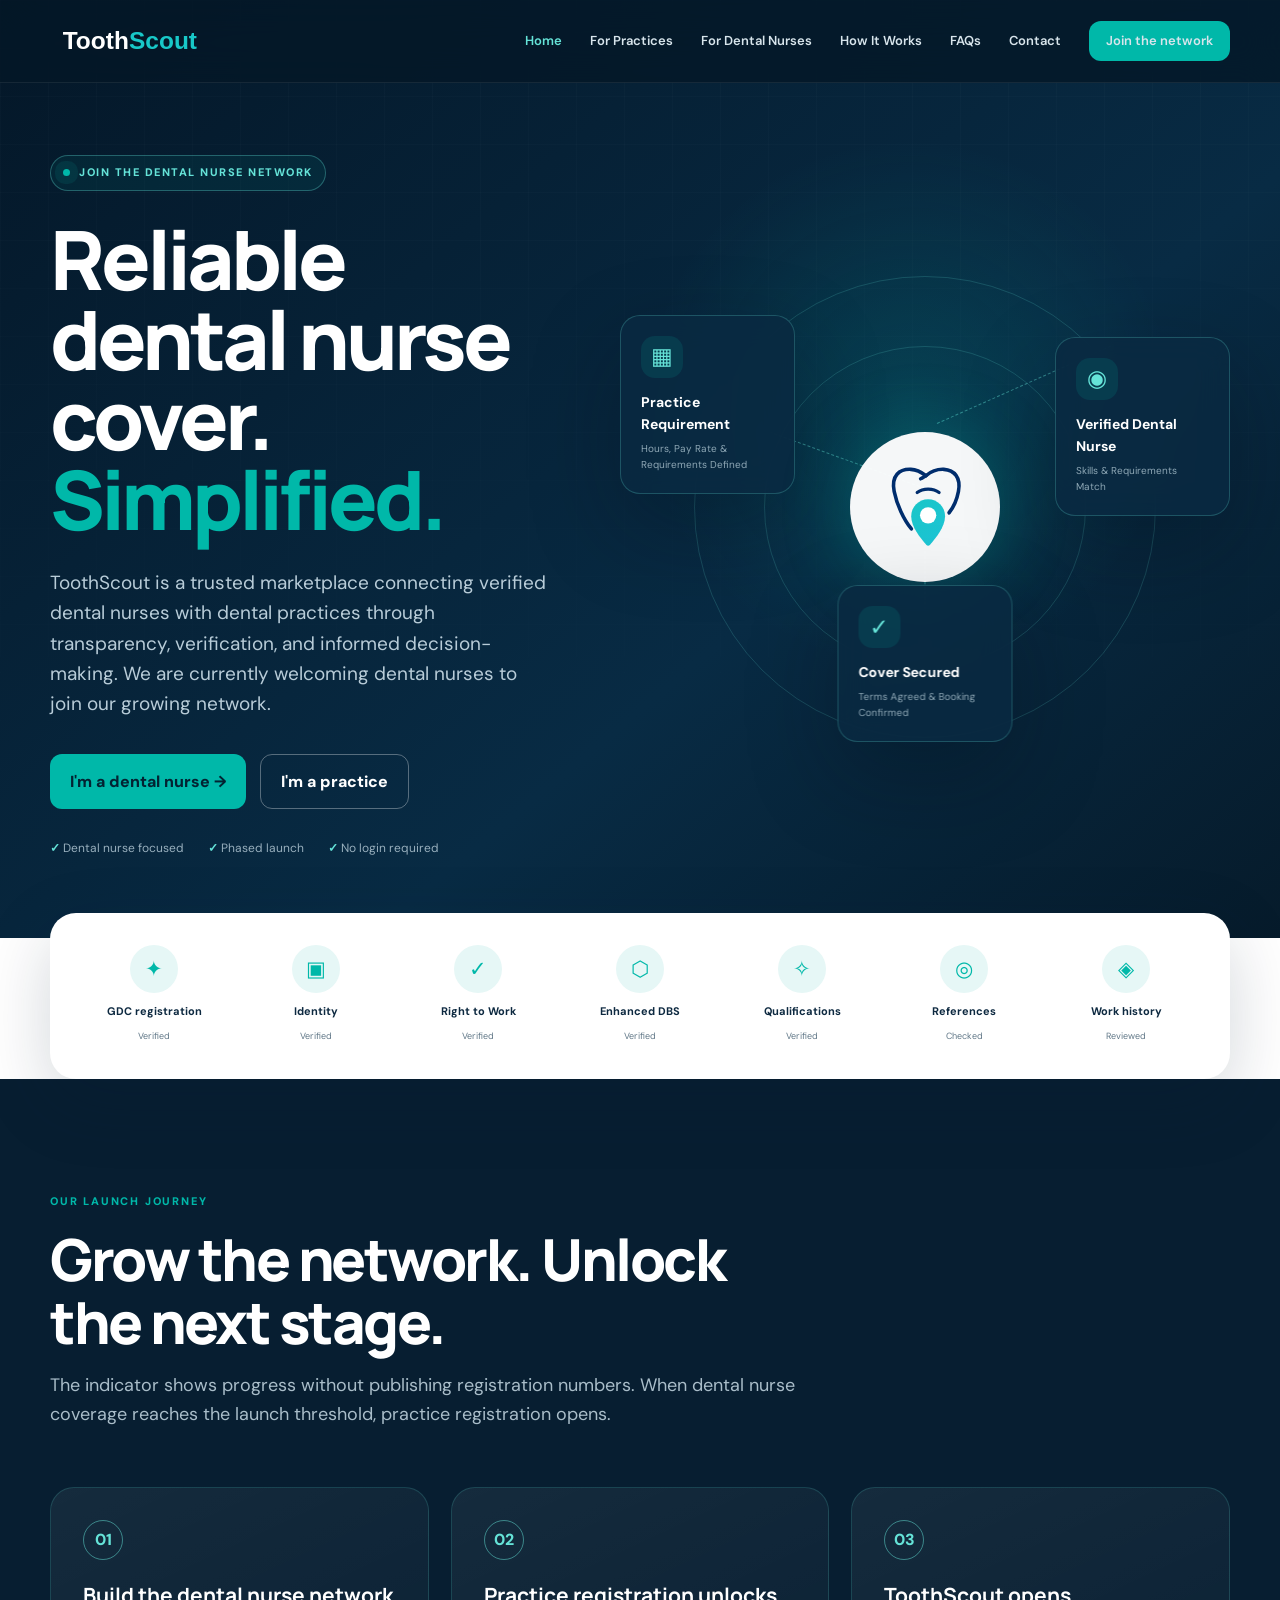
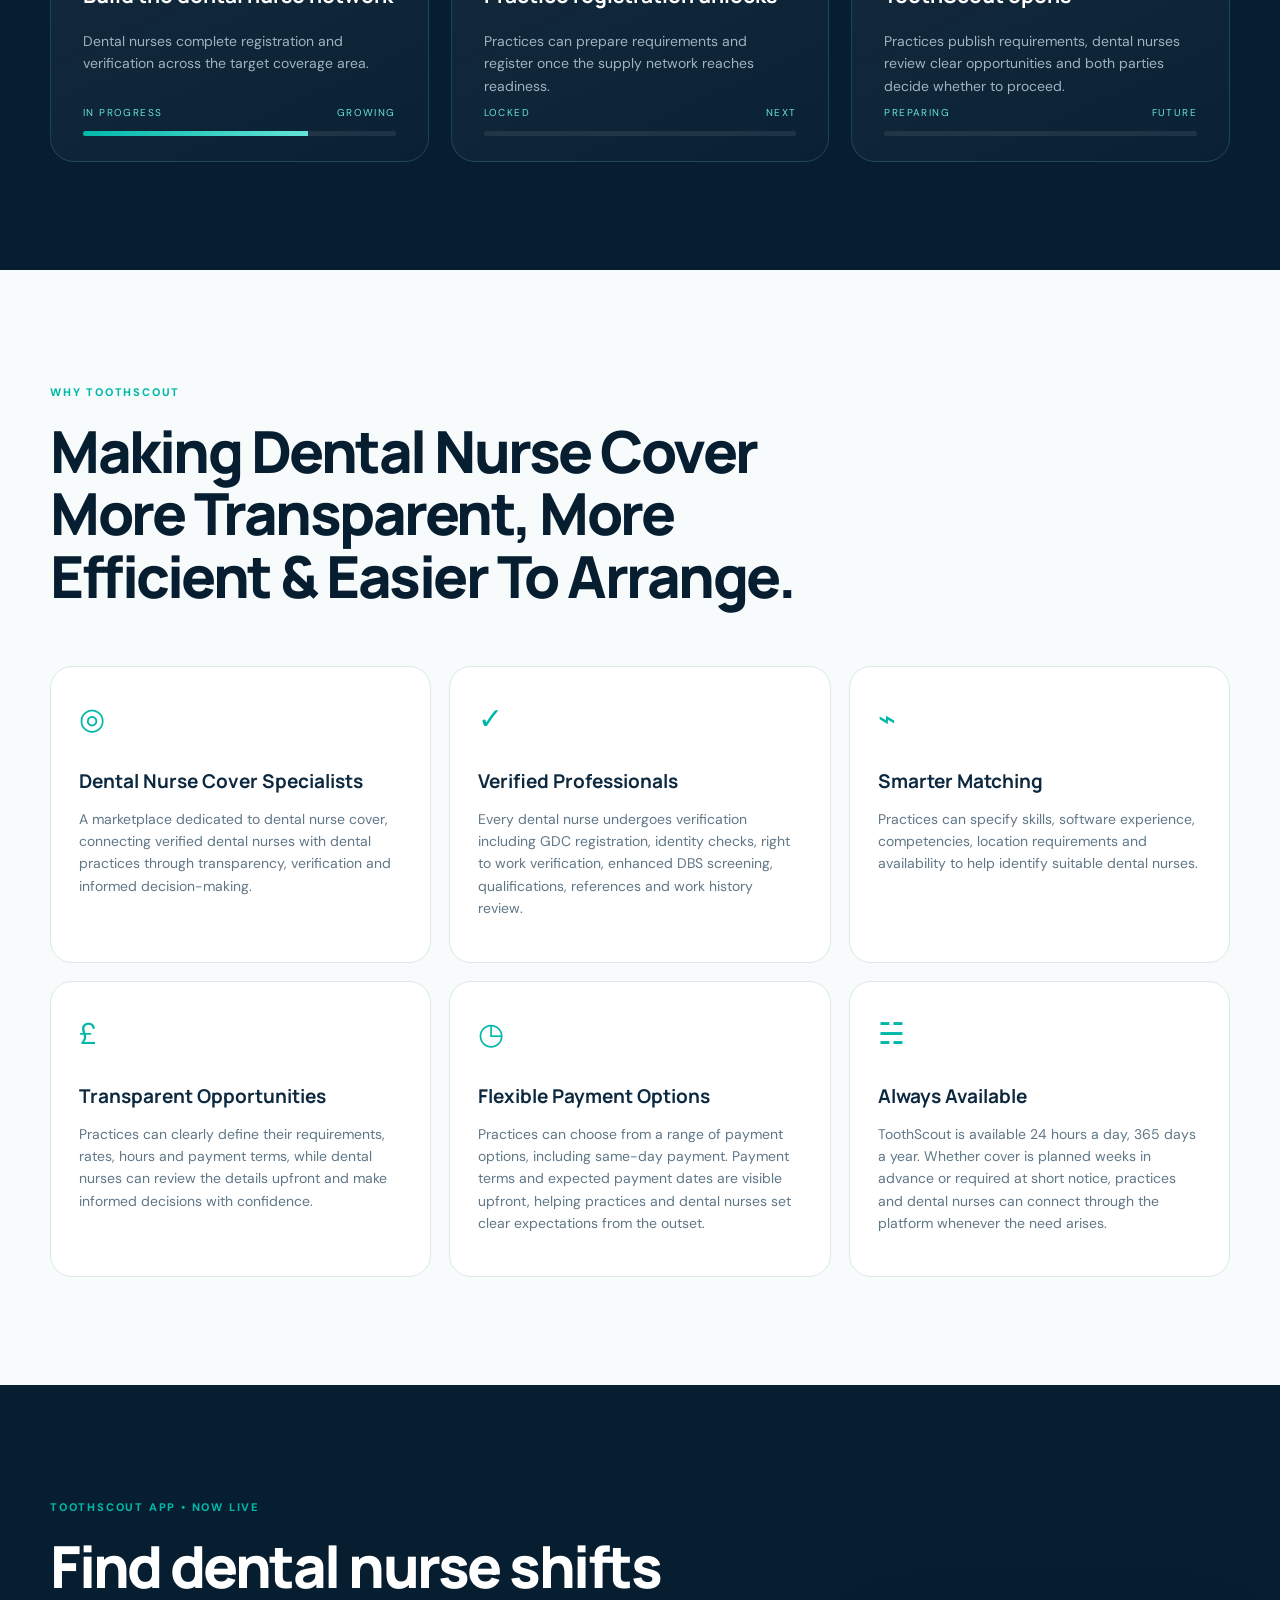
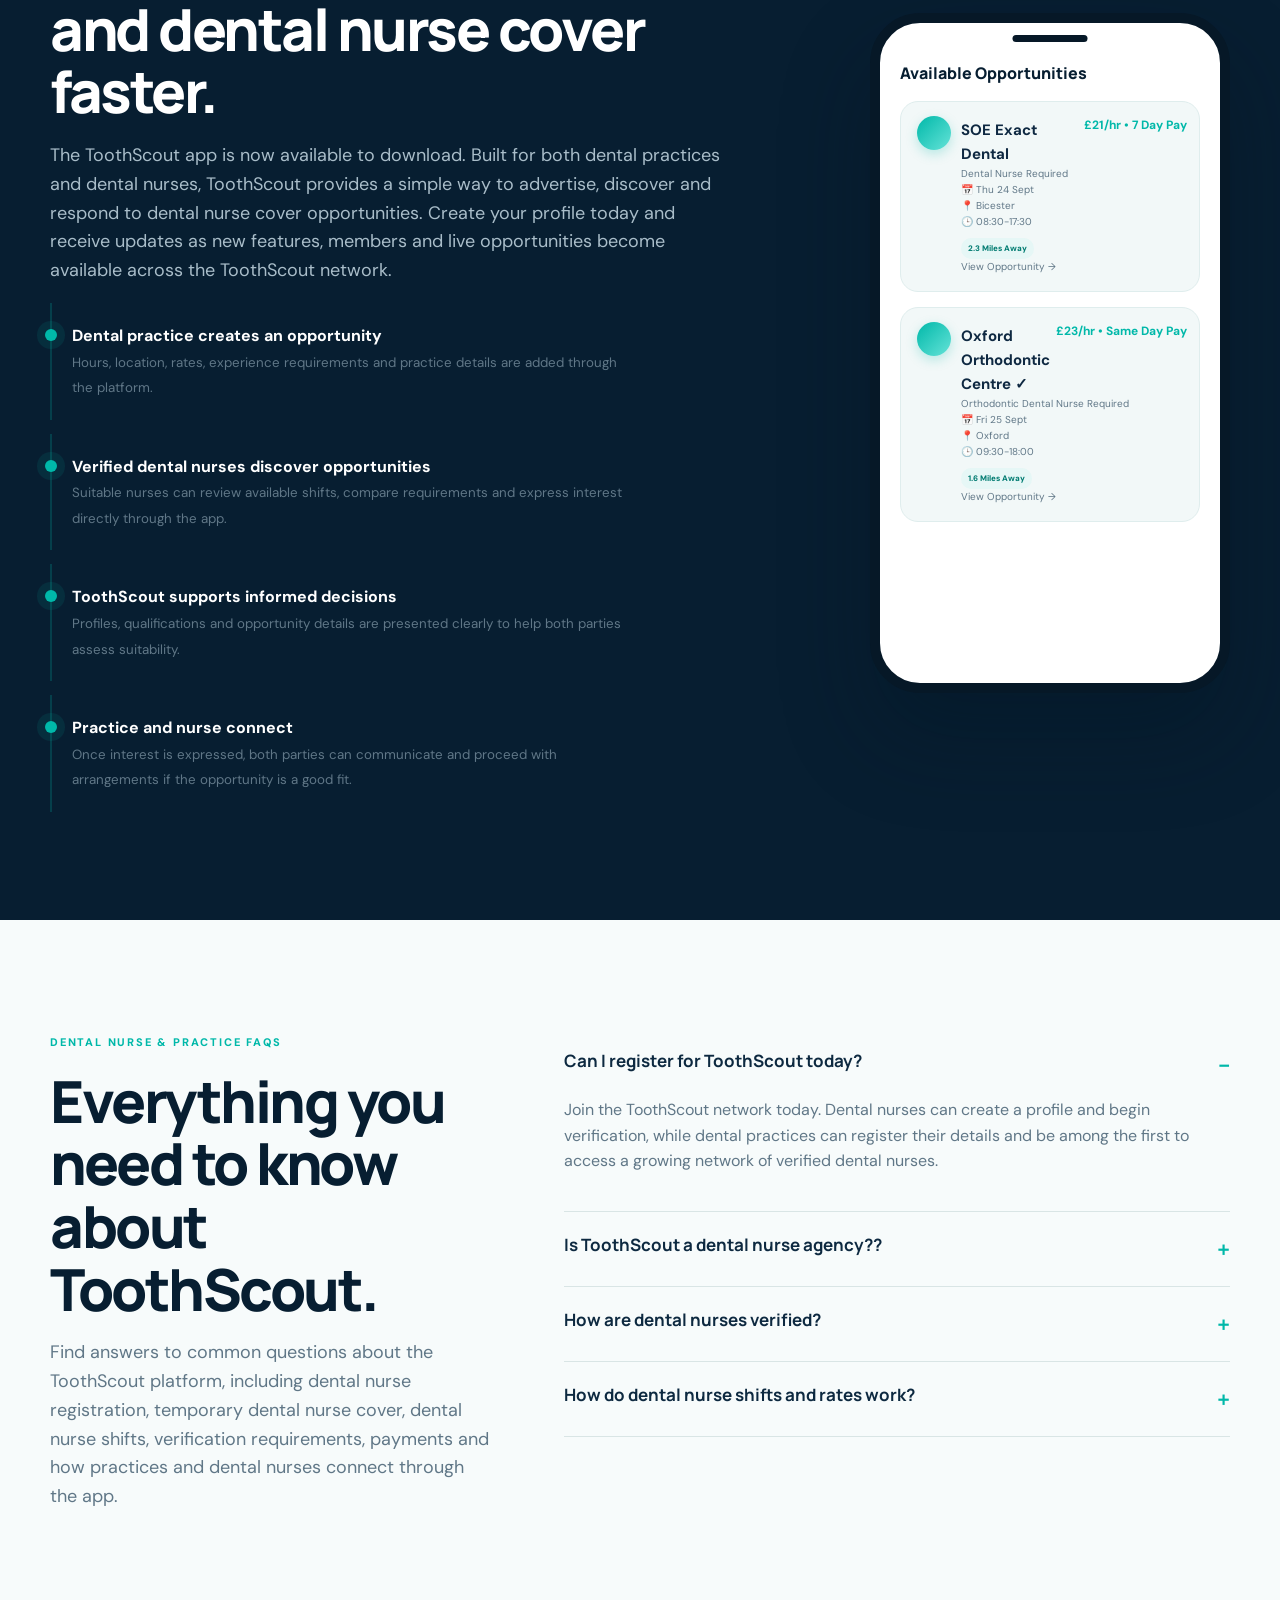
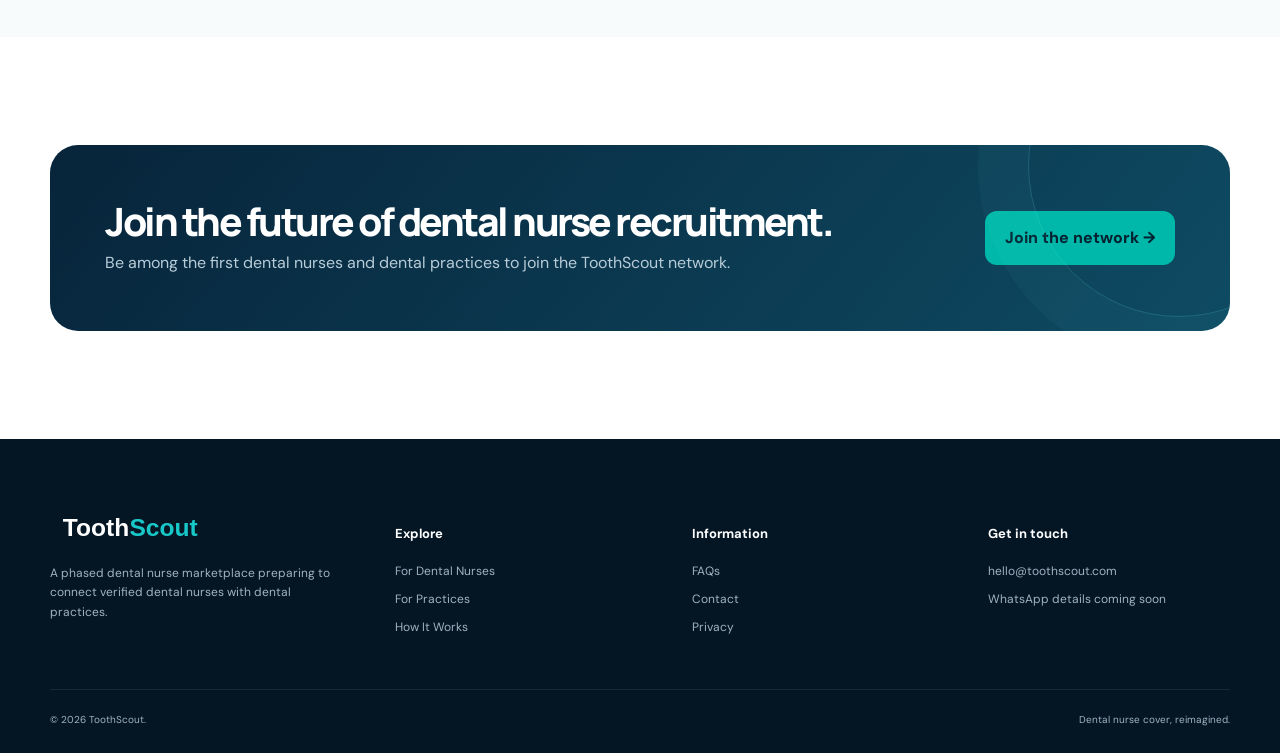
==== commit a9f7bd1e: "Update index.html" ====
--- a/index.html
+++ b/index.html
@@ -1 +1 @@
-<!doctype html><html lang="en-GB"><head><meta charset="utf-8"><meta name="viewport" content="width=device-width,initial-scale=1"><meta name="theme-color" content="#071e31"><title>ToothScout | Dental Nurse Network Launch</title><meta name="description" content="Join the ToothScout dental nurse network. A phased marketplace preparing verified dental nurses and dental practices for transparent opportunities and informed matching."><meta name="robots" content="index,follow,max-image-preview:large"><link rel="canonical" href="https://toothscout.com/"><meta property="og:type" content="website"><meta property="og:title" content="ToothScout | Dental Nurse Network Launch"><meta property="og:description" content="Join the ToothScout dental nurse network. A phased marketplace preparing verified dental nurses and dental practices for transparent opportunities and informed matching."><meta property="og:url" content="https://toothscout.com/"><link rel="icon" href="davison.svg" type="image/svg+xml"> <link rel="shortcut icon" href="davison.svg"><link rel="stylesheet" href="styles.css"><script type="application/ld+json">{"@context":"https://schema.org","@type":"Organization","name":"ToothScout","url":"https://toothscout.com/","description":"A dental nurse matching marketplace preparing to connect verified dental nurses with dental practices."}</script></head><body><a class="skip" href="#main">Skip to content</a><header class="header"><div class="container nav"><a class="logo" href="index.html"><img src="logo-wordmark.svg" alt="ToothScout dental nurse cover"></a><nav class="links"><a class="active" href="index.html">Home</a><a class="" href="practices.html">For Practices</a><a class="" href="nurses.html">For Dental Nurses</a><a class="" href="how-it-works.html">How It Works</a><a class="" href="index.html#faqs">FAQs</a><a class="" href="contact.html">Contact</a><a class="nav-cta" href="nurses.html#join">Join the network</a></nav><button class="menu" aria-label="Open navigation"><i></i><i></i></button></div></header><main id="main"><section class="hero"><div class="container hero-grid"><div class="reveal"><span class="eyebrow"><i></i>JOIN THE DENTAL NURSE NETWORK</span><h1>Reliable dental nurse cover. <em>Simplified.</em></h1><p class="lead">ToothScout is a trusted marketplace connecting verified dental nurses with dental practices through transparency, verification, and informed decision-making. We are currently welcoming dental nurses to join our growing network.</p><div class="actions"><a class="btn" href="nurses.html#join">I'm a dental nurse →</a><a class="btn ghost" href="practices.html">I'm a practice</a></div><div class="micro"><span><b>✓</b> Dental nurse focused</span><span><b>✓</b> Phased launch</span><span><b>✓</b> No login required</span></div></div><div class="network reveal"><div class="route route-a"></div><div class="route route-b"></div><div class="route route-c"></div><div class="node node-one"><div class="icon">▦</div><b>Practice Requirement</b><small>Hours, Pay Rate & Requirements Defined</small></div><div class="hub"><img src="logo-mark.svg" alt="ToothScout matching hub"></div><div class="node node-two"><div class="icon">◉</div><b>Verified Dental Nurse</b><small>Skills & Requirements Match</small></div><div class="node node-three"><div class="icon">✓</div><b>Cover Secured</b><small>Terms Agreed & Booking Confirmed</small></div></div></div></section><div class="container trustbar reveal"><article><span>✦</span><b>GDC registration</b><small>Verified</small></article><article><span>▣</span><b>Identity</b><small>Verified</small></article><article><span>✓</span><b>Right to Work</b><small>Verified</small></article><article><span>⬡</span><b>Enhanced DBS</b><small>Verified</small></article><article><span>✧</span><b>Qualifications</b><small>Verified</small></article><article><span>◎</span><b>References</b><small>Checked</small></article><article><span>◈</span><b>Work history</b><small>Reviewed</small></article></div><section class="section dark-section"><div class="container"><div class="section-head reveal"><span class="kicker">Our launch journey</span><h2>Grow the network. Unlock the next stage.</h2><p class="section-copy">The indicator shows progress without publishing registration numbers. When dental nurse coverage reaches the launch threshold, practice registration opens.</p></div><div class="phases"><article class="phase reveal"><div class="num">01</div><h3>Build the dental nurse network</h3><p>Dental nurses complete registration and verification across the target coverage area.</p><div class="status"><label><span>In progress</span><span>Growing</span></label><div class="meter"><i></i></div></div></article><article class="phase locked reveal"><div class="num">02</div><h3>Practice registration unlocks</h3><p>Practices can prepare requirements and register once the supply network reaches readiness.</p><div class="status"><label><span>Locked</span><span>Next</span></label><div class="meter"></div></div></article><article class="phase locked reveal"><div class="num">03</div><h3>ToothScout opens</h3><p>Practices publish requirements, dental nurses review clear opportunities and both parties decide whether to proceed.</p><div class="status"><label><span>Preparing</span><span>Future</span></label><div class="meter"></div></div></article></div></div></section><section class="section light-section"><div class="container"><div class="section-head reveal"><span class="kicker">Why ToothScout</span><h2>Making Dental Nurse Cover More Transparent, More Efficient & Easier To Arrange.</h2></div><div class="advantages"><article class="advantage reveal"><div class="icon">◎</div><h3>Dental Nurse Cover Specialists</h3><p>A marketplace dedicated to dental nurse cover, connecting verified dental nurses with dental practices through transparency, verification and informed decision-making.</p></article><article class="advantage reveal"><div class="icon">✓</div><h3>Verified Professionals</h3><p>Every dental nurse undergoes verification including GDC registration, identity checks, right to work verification, enhanced DBS screening, qualifications, references and work history review.</p></article><article class="advantage reveal"><div class="icon">⌁</div><h3>Smarter Matching</h3><p>Practices can specify skills, software experience, competencies, location requirements and availability to help identify suitable dental nurses.</p></article><article class="advantage reveal"><div class="icon">£</div><h3>Transparent Opportunities</h3><p>Practices can clearly define their requirements, rates, hours and payment terms, while dental nurses can review the details upfront and make informed decisions with confidence.</p></article><article class="advantage reveal"><div class="icon">◷</div><h3>Flexible Payment Options</h3><p>Practices can choose from a range of payment options, including same-day payment. Payment terms and expected payment dates are visible upfront, helping practices and dental nurses set clear expectations from the outset.</p></article><article class="advantage reveal"><div class="icon">☵</div><h3>Always Available</h3><p>ToothScout is available 24 hours a day, 365 days a year. Whether cover is planned weeks in advance or required at short notice, practices and dental nurses can connect through the platform whenever the need arises.</p></article></div></div></section><section class="section dark-section"><div class="container demo"><div class="reveal"><span class="kicker">TOOTHSCOUT APP • NOW LIVE</span><h2>Find dental nurse shifts and dental nurse cover faster.</h2><p class="section-copy">The ToothScout app is now available to download. Built for both dental practices and dental nurses, ToothScout provides a simple way to advertise, discover and respond to dental nurse cover opportunities. Create your profile today and receive updates as new features, members and live opportunities become available across the ToothScout network.</p><div class="storyline"><div class="story"><b>Dental practice creates an opportunity</b><small>Hours, location, rates, experience requirements and practice details are added through the platform.</small></div><div class="story"><b>Verified dental nurses discover opportunities</b><small>Suitable nurses can review available shifts, compare requirements and express interest directly through the app.</small></div><div class="story"><b>ToothScout supports informed decisions</b><small>Profiles, qualifications and opportunity details are presented clearly to help both parties assess suitability.</small></div><div class="story"><b>Practice and nurse connect</b><small>Once interest is expressed, both parties can communicate and proceed with arrangements if the opportunity is a good fit.</small></div></div></div><div class="phone"> <div class="app-head">  Available Opportunities </div> <div class="shift"> <div class="practice-logo"></div> <b>SOE Exact Dental </b> <small>Dental Nurse Required</small> <small>📅 Thu 24 Sept</small> <small>📍 Bicester</small> <small>🕒 08:30-17:30</small> <strong>£21/hr • 7 Day Pay</strong> <span class="tag">2.3 Miles Away</span> <small class="view-link">    View Opportunity → </small> </div> <div class="shift"> <div class="practice-logo"></div> <b>Oxford Orthodontic Centre ✓</b> <small>    Orthodontic Dental Nurse Required </small> <small>📅 Fri 25 Sept</small> <small> 📍  Oxford</small> <small>🕒 09:30-18:00</small> <strong>£23/hr • Same Day Pay </strong> <span class="tag">1.6 Miles Away </span> <small class="view-link">    View Opportunity → </small> </div> <div class="view-more">  View All Opportunities → </div> </div></div></div></section><section class="section light-section" id="faqs"><div class="container form-wrap"><div class="reveal"><span class="kicker">DENTAL NURSE & PRACTICE FAQs</span><h2>Everything you need to know about ToothScout.</h2><p class="section-copy">Find answers to common questions about the ToothScout platform, including dental nurse registration, temporary dental nurse cover, dental nurse shifts, verification requirements, payments and how practices and dental nurses connect through the app.</p></div><div class="faq reveal"><details open><summary>Can I register for ToothScout today?</summary><p>Yes. Dental nurses can download the ToothScout app, create a profile and complete registration. Dental practices can explore how the platform works and register interest ahead of future phases.</p></details><details><summary>Is ToothScout a dental nurse agency??</summary><p>ToothScout brings together the best parts of a dental nurse agency and a modern digital platform. Dental practices can quickly find suitable cover, dental nurses can discover opportunities more easily and both benefit from a transparent process supported by the ToothScout team.</p></details><details><summary>How are dental nurses verified?</summary><p>Trust and transparency are fundamental to the ToothScout platform. To achieve verified status, dental nurses complete a verification process that includes validation of GDC registration, right to work documentation and other relevant professional credentials. This helps maintain a high-quality network for both dental nurses and dental practices.</p></details><details><summary>How do dental nurse shifts and rates work?</summary><p>Practices can specify information such as shift times, location, rates and payment arrangements, allowing dental nurses to review opportunities before expressing interest.</p></details></div></div></section><section class="section"><div class="container cta-band reveal"><div><h2>Join the future of dental nurse recruitment.</h2><p>Be among the first dental nurses and dental practices to join the ToothScout network.</p></div><a class="btn" href="nurses.html#join">Join the network →</a></div></section></main><footer class="footer"><div class="container footer-grid"><div><img src="logo-wordmark.svg" alt="ToothScout"><p>A phased dental nurse marketplace preparing to connect verified dental nurses with dental practices.</p></div><div><h4>Explore</h4><a href="nurses.html">For Dental Nurses</a><a href="practices.html">For Practices</a><a href="how-it-works.html">How It Works</a></div><div><h4>Information</h4><a href="index.html#faqs">FAQs</a><a href="contact.html">Contact</a><a href="privacy.html">Privacy</a></div><div><h4>Get in touch</h4><a href="mailto:hello@toothscout.com">hello@toothscout.com</a><p>WhatsApp details coming soon</p></div></div><div class="container footer-bottom"><span>© 2026 ToothScout.</span><span>Dental nurse cover, reimagined.</span></div></footer><script src="script.js"></script></body></html>
+<!doctype html><html lang="en-GB"><head><meta charset="utf-8"><meta name="viewport" content="width=device-width,initial-scale=1"><meta name="theme-color" content="#071e31"><title>ToothScout | Dental Nurse Network Launch</title><meta name="description" content="Join the ToothScout dental nurse network. A phased marketplace preparing verified dental nurses and dental practices for transparent opportunities and informed matching."><meta name="robots" content="index,follow,max-image-preview:large"><link rel="canonical" href="https://toothscout.com/"><meta property="og:type" content="website"><meta property="og:title" content="ToothScout | Dental Nurse Network Launch"><meta property="og:description" content="Join the ToothScout dental nurse network. A phased marketplace preparing verified dental nurses and dental practices for transparent opportunities and informed matching."><meta property="og:url" content="https://toothscout.com/"><link rel="icon" href="davison.svg" type="image/svg+xml"> <link rel="shortcut icon" href="davison.svg"><link rel="stylesheet" href="styles.css"><script type="application/ld+json">{"@context":"https://schema.org","@type":"Organization","name":"ToothScout","url":"https://toothscout.com/","description":"A dental nurse matching marketplace preparing to connect verified dental nurses with dental practices."}</script></head><body><a class="skip" href="#main">Skip to content</a><header class="header"><div class="container nav"><a class="logo" href="index.html"><img src="logo-wordmark.svg" alt="ToothScout dental nurse cover"></a><nav class="links"><a class="active" href="index.html">Home</a><a class="" href="practices.html">For Practices</a><a class="" href="nurses.html">For Dental Nurses</a><a class="" href="how-it-works.html">How It Works</a><a class="" href="index.html#faqs">FAQs</a><a class="" href="contact.html">Contact</a><a class="nav-cta" href="nurses.html#join">Join the network</a></nav><button class="menu" aria-label="Open navigation"><i></i><i></i></button></div></header><main id="main"><section class="hero"><div class="container hero-grid"><div class="reveal"><span class="eyebrow"><i></i>JOIN THE DENTAL NURSE NETWORK</span><h1>Reliable dental nurse cover. <em>Simplified.</em></h1><p class="lead">ToothScout is a trusted marketplace connecting verified dental nurses with dental practices through transparency, verification, and informed decision-making. We are currently welcoming dental nurses to join our growing network.</p><div class="actions"><a class="btn" href="nurses.html#join">I'm a dental nurse →</a><a class="btn ghost" href="practices.html">I'm a practice</a></div><div class="micro"><span><b>✓</b> Dental nurse focused</span><span><b>✓</b> Phased launch</span><span><b>✓</b> No login required</span></div></div><div class="network reveal"><div class="route route-a"></div><div class="route route-b"></div><div class="route route-c"></div><div class="node node-one"><div class="icon">▦</div><b>Practice Requirement</b><small>Hours, Pay Rate & Requirements Defined</small></div><div class="hub"><img src="logo-mark.svg" alt="ToothScout matching hub"></div><div class="node node-two"><div class="icon">◉</div><b>Verified Dental Nurse</b><small>Skills & Requirements Match</small></div><div class="node node-three"><div class="icon">✓</div><b>Cover Secured</b><small>Terms Agreed & Booking Confirmed</small></div></div></div></section><div class="container trustbar reveal"><article><span>✦</span><b>GDC registration</b><small>Verified</small></article><article><span>▣</span><b>Identity</b><small>Verified</small></article><article><span>✓</span><b>Right to Work</b><small>Verified</small></article><article><span>⬡</span><b>Enhanced DBS</b><small>Verified</small></article><article><span>✧</span><b>Qualifications</b><small>Verified</small></article><article><span>◎</span><b>References</b><small>Checked</small></article><article><span>◈</span><b>Work history</b><small>Reviewed</small></article></div><section class="section dark-section"><div class="container"><div class="section-head reveal"><span class="kicker">Our launch journey</span><h2>Grow the network. Unlock the next stage.</h2><p class="section-copy">The indicator shows progress without publishing registration numbers. When dental nurse coverage reaches the launch threshold, practice registration opens.</p></div><div class="phases"><article class="phase reveal"><div class="num">01</div><h3>Build the dental nurse network</h3><p>Dental nurses complete registration and verification across the target coverage area.</p><div class="status"><label><span>In progress</span><span>Growing</span></label><div class="meter"><i></i></div></div></article><article class="phase locked reveal"><div class="num">02</div><h3>Practice registration unlocks</h3><p>Practices can prepare requirements and register once the supply network reaches readiness.</p><div class="status"><label><span>Locked</span><span>Next</span></label><div class="meter"></div></div></article><article class="phase locked reveal"><div class="num">03</div><h3>ToothScout opens</h3><p>Practices publish requirements, dental nurses review clear opportunities and both parties decide whether to proceed.</p><div class="status"><label><span>Preparing</span><span>Future</span></label><div class="meter"></div></div></article></div></div></section><section class="section light-section"><div class="container"><div class="section-head reveal"><span class="kicker">Why ToothScout</span><h2>Making Dental Nurse Cover More Transparent, More Efficient & Easier To Arrange.</h2></div><div class="advantages"><article class="advantage reveal"><div class="icon">◎</div><h3>Dental Nurse Cover Specialists</h3><p>A marketplace dedicated to dental nurse cover, connecting verified dental nurses with dental practices through transparency, verification and informed decision-making.</p></article><article class="advantage reveal"><div class="icon">✓</div><h3>Verified Professionals</h3><p>Every dental nurse undergoes verification including GDC registration, identity checks, right to work verification, enhanced DBS screening, qualifications, references and work history review.</p></article><article class="advantage reveal"><div class="icon">⌁</div><h3>Smarter Matching</h3><p>Practices can specify skills, software experience, competencies, location requirements and availability to help identify suitable dental nurses.</p></article><article class="advantage reveal"><div class="icon">£</div><h3>Transparent Opportunities</h3><p>Practices can clearly define their requirements, rates, hours and payment terms, while dental nurses can review the details upfront and make informed decisions with confidence.</p></article><article class="advantage reveal"><div class="icon">◷</div><h3>Flexible Payment Options</h3><p>Practices can choose from a range of payment options, including same-day payment. Payment terms and expected payment dates are visible upfront, helping practices and dental nurses set clear expectations from the outset.</p></article><article class="advantage reveal"><div class="icon">☵</div><h3>Always Available</h3><p>ToothScout is available 24 hours a day, 365 days a year. Whether cover is planned weeks in advance or required at short notice, practices and dental nurses can connect through the platform whenever the need arises.</p></article></div></div></section><section class="section dark-section"><div class="container demo"><div class="reveal"><span class="kicker">TOOTHSCOUT APP • NOW LIVE</span><h2>Find dental nurse shifts and dental nurse cover faster.</h2><p class="section-copy">The ToothScout app is now available to download. Built for both dental practices and dental nurses, ToothScout provides a simple way to advertise, discover and respond to dental nurse cover opportunities. Create your profile today and receive updates as new features, members and live opportunities become available across the ToothScout network.</p><div class="storyline"><div class="story"><b>Dental practice creates an opportunity</b><small>Hours, location, rates, experience requirements and practice details are added through the platform.</small></div><div class="story"><b>Verified dental nurses discover opportunities</b><small>Suitable nurses can review available shifts, compare requirements and express interest directly through the app.</small></div><div class="story"><b>ToothScout supports informed decisions</b><small>Profiles, qualifications and opportunity details are presented clearly to help both parties assess suitability.</small></div><div class="story"><b>Practice and nurse connect</b><small>Once interest is expressed, both parties can communicate and proceed with arrangements if the opportunity is a good fit.</small></div></div></div><div class="phone"> <div class="app-head">  Available Opportunities </div> <div class="shift"> <div class="practice-logo"></div> <b>SOE Exact Dental </b> <small>Dental Nurse Required</small> <small>📅 Thu 24 Sept</small> <small>📍 Bicester</small> <small>🕒 08:30-17:30</small> <strong>£21/hr • 7 Day Pay</strong> <span class="tag">2.3 Miles Away</span> <small class="view-link">    View Opportunity → </small> </div> <div class="shift"> <div class="practice-logo"></div> <b>Oxford Orthodontic Centre ✓</b> <small>    Orthodontic Dental Nurse Required </small> <small>📅 Fri 25 Sept</small> <small> 📍  Oxford</small> <small>🕒 09:30-18:00</small> <strong>£23/hr • Same Day Pay </strong> <span class="tag">1.6 Miles Away </span> <small class="view-link">    View Opportunity → </small> </div> <div class="view-more">  View All Opportunities → </div> </div></div></div></section><section class="section light-section" id="faqs"><div class="container form-wrap"><div class="reveal"><span class="kicker">DENTAL NURSE & PRACTICE FAQs</span><h2>Everything you need to know about ToothScout.</h2><p class="section-copy">Find answers to common questions about the ToothScout platform, including dental nurse registration, temporary dental nurse cover, dental nurse shifts, verification requirements, payments and how practices and dental nurses connect through the app.</p></div><div class="faq reveal"><details open><summary>Can I register for ToothScout today?</summary><p>Join the ToothScout network today. Dental nurses can create a profile and begin verification, while dental practices can register their details and be among the first to access a growing network of verified dental nurses.</p></details><details><summary>Is ToothScout a dental nurse agency??</summary><p>ToothScout brings together the best parts of a dental nurse agency and a modern digital platform. Dental practices can quickly find suitable cover, dental nurses can discover opportunities more easily and both benefit from a transparent process supported by the ToothScout team.</p></details><details><summary>How are dental nurses verified?</summary><p>Trust and transparency are fundamental to the ToothScout platform. To achieve verified status, dental nurses complete a verification process that includes validation of GDC registration, right to work documentation and other relevant professional credentials. This helps maintain a high-quality network for both dental nurses and dental practices.</p></details><details><summary>How do dental nurse shifts and rates work?</summary><p>Practices can specify information such as shift times, location, rates and payment arrangements, allowing dental nurses to review opportunities before expressing interest.</p></details></div></div></section><section class="section"><div class="container cta-band reveal"><div><h2>Join the future of dental nurse recruitment.</h2><p>Be among the first dental nurses and dental practices to join the ToothScout network.</p></div><a class="btn" href="nurses.html#join">Join the network →</a></div></section></main><footer class="footer"><div class="container footer-grid"><div><img src="logo-wordmark.svg" alt="ToothScout"><p>A phased dental nurse marketplace preparing to connect verified dental nurses with dental practices.</p></div><div><h4>Explore</h4><a href="nurses.html">For Dental Nurses</a><a href="practices.html">For Practices</a><a href="how-it-works.html">How It Works</a></div><div><h4>Information</h4><a href="index.html#faqs">FAQs</a><a href="contact.html">Contact</a><a href="privacy.html">Privacy</a></div><div><h4>Get in touch</h4><a href="mailto:hello@toothscout.com">hello@toothscout.com</a><p>WhatsApp details coming soon</p></div></div><div class="container footer-bottom"><span>© 2026 ToothScout.</span><span>Dental nurse cover, reimagined.</span></div></footer><script src="script.js"></script></body></html>
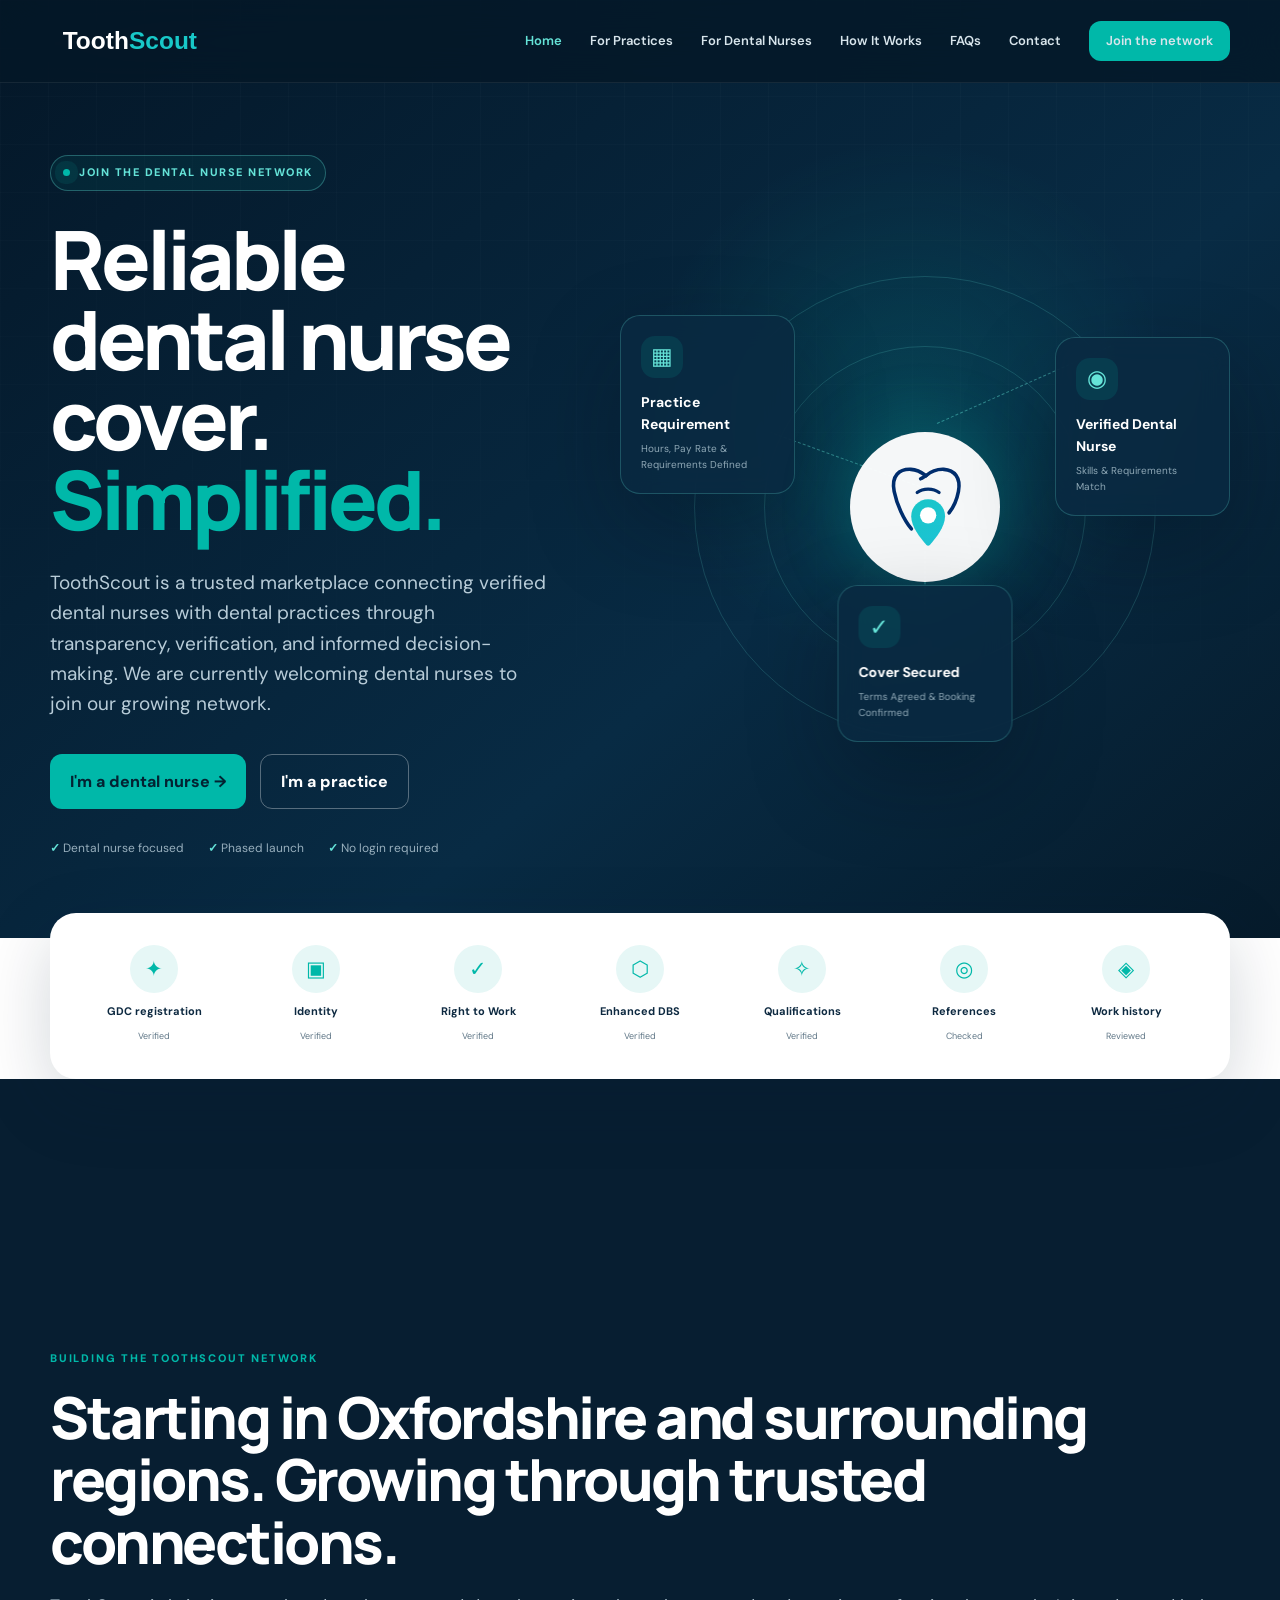
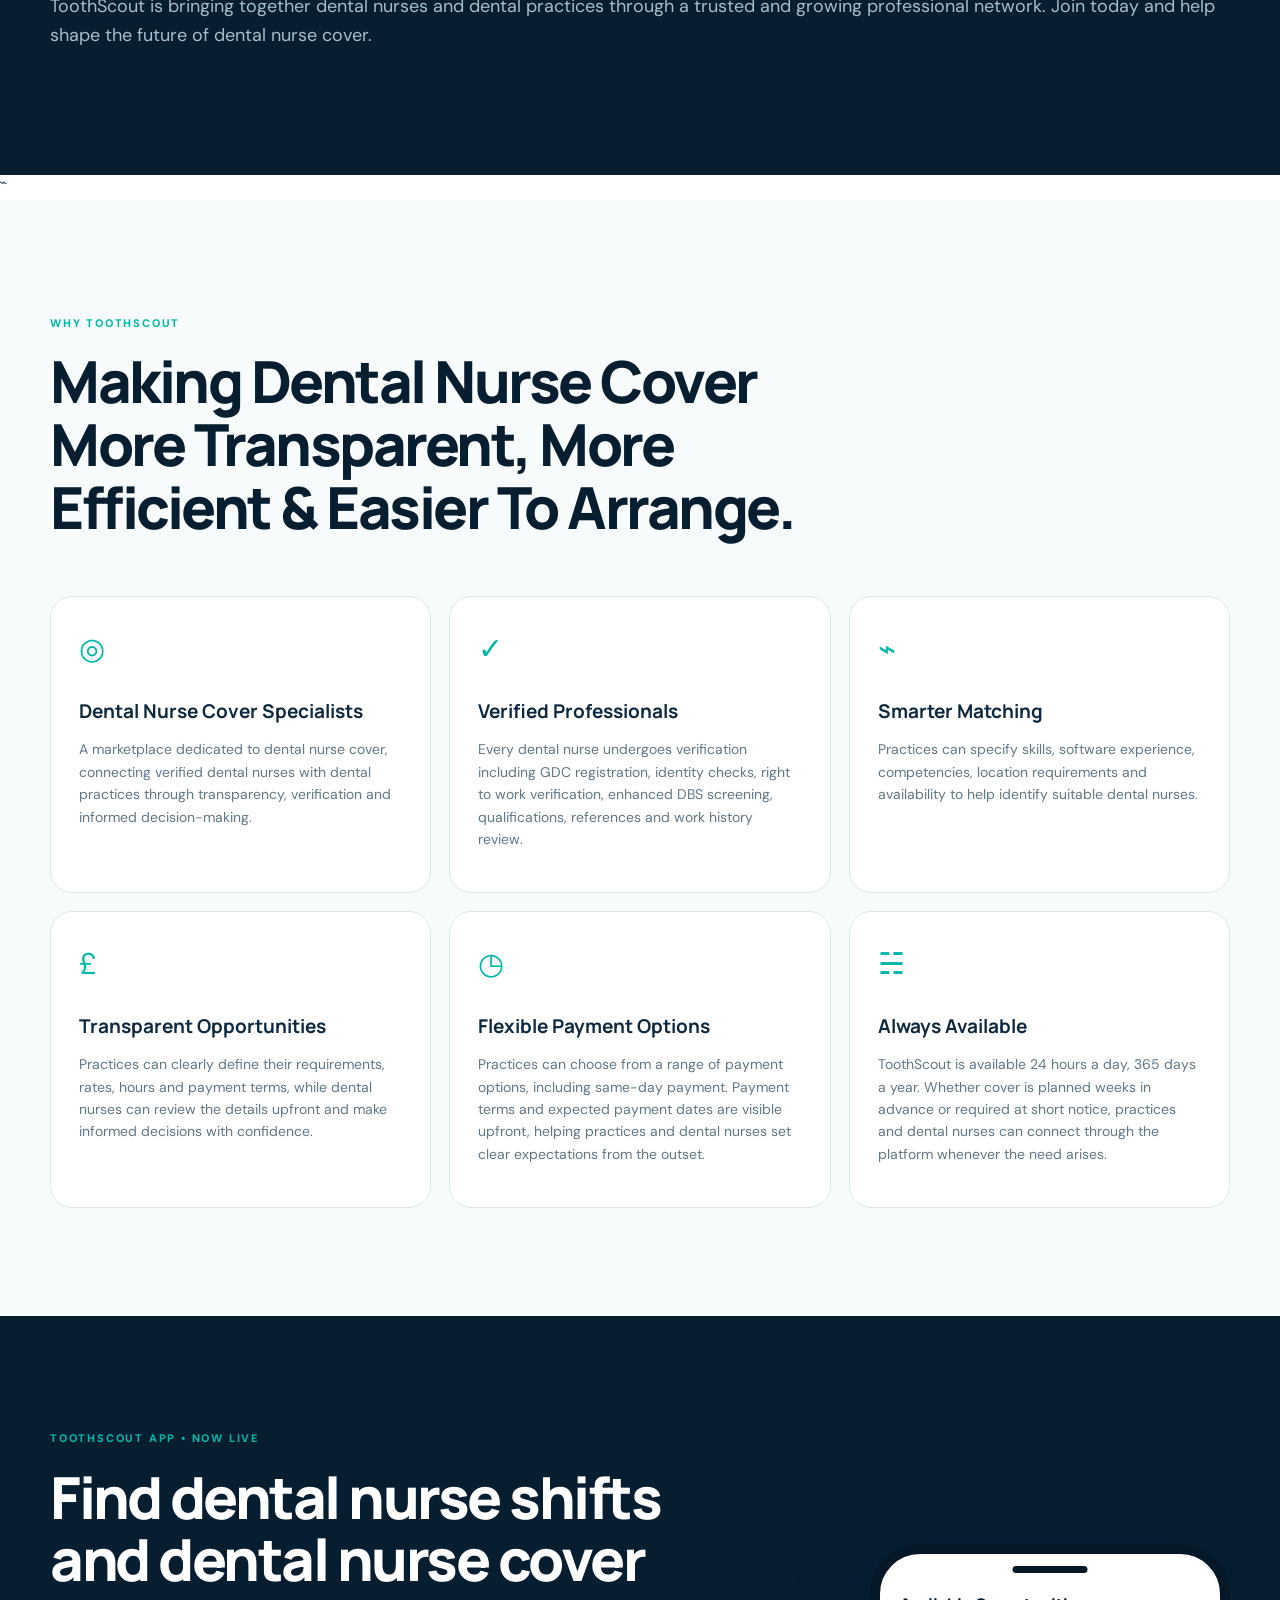
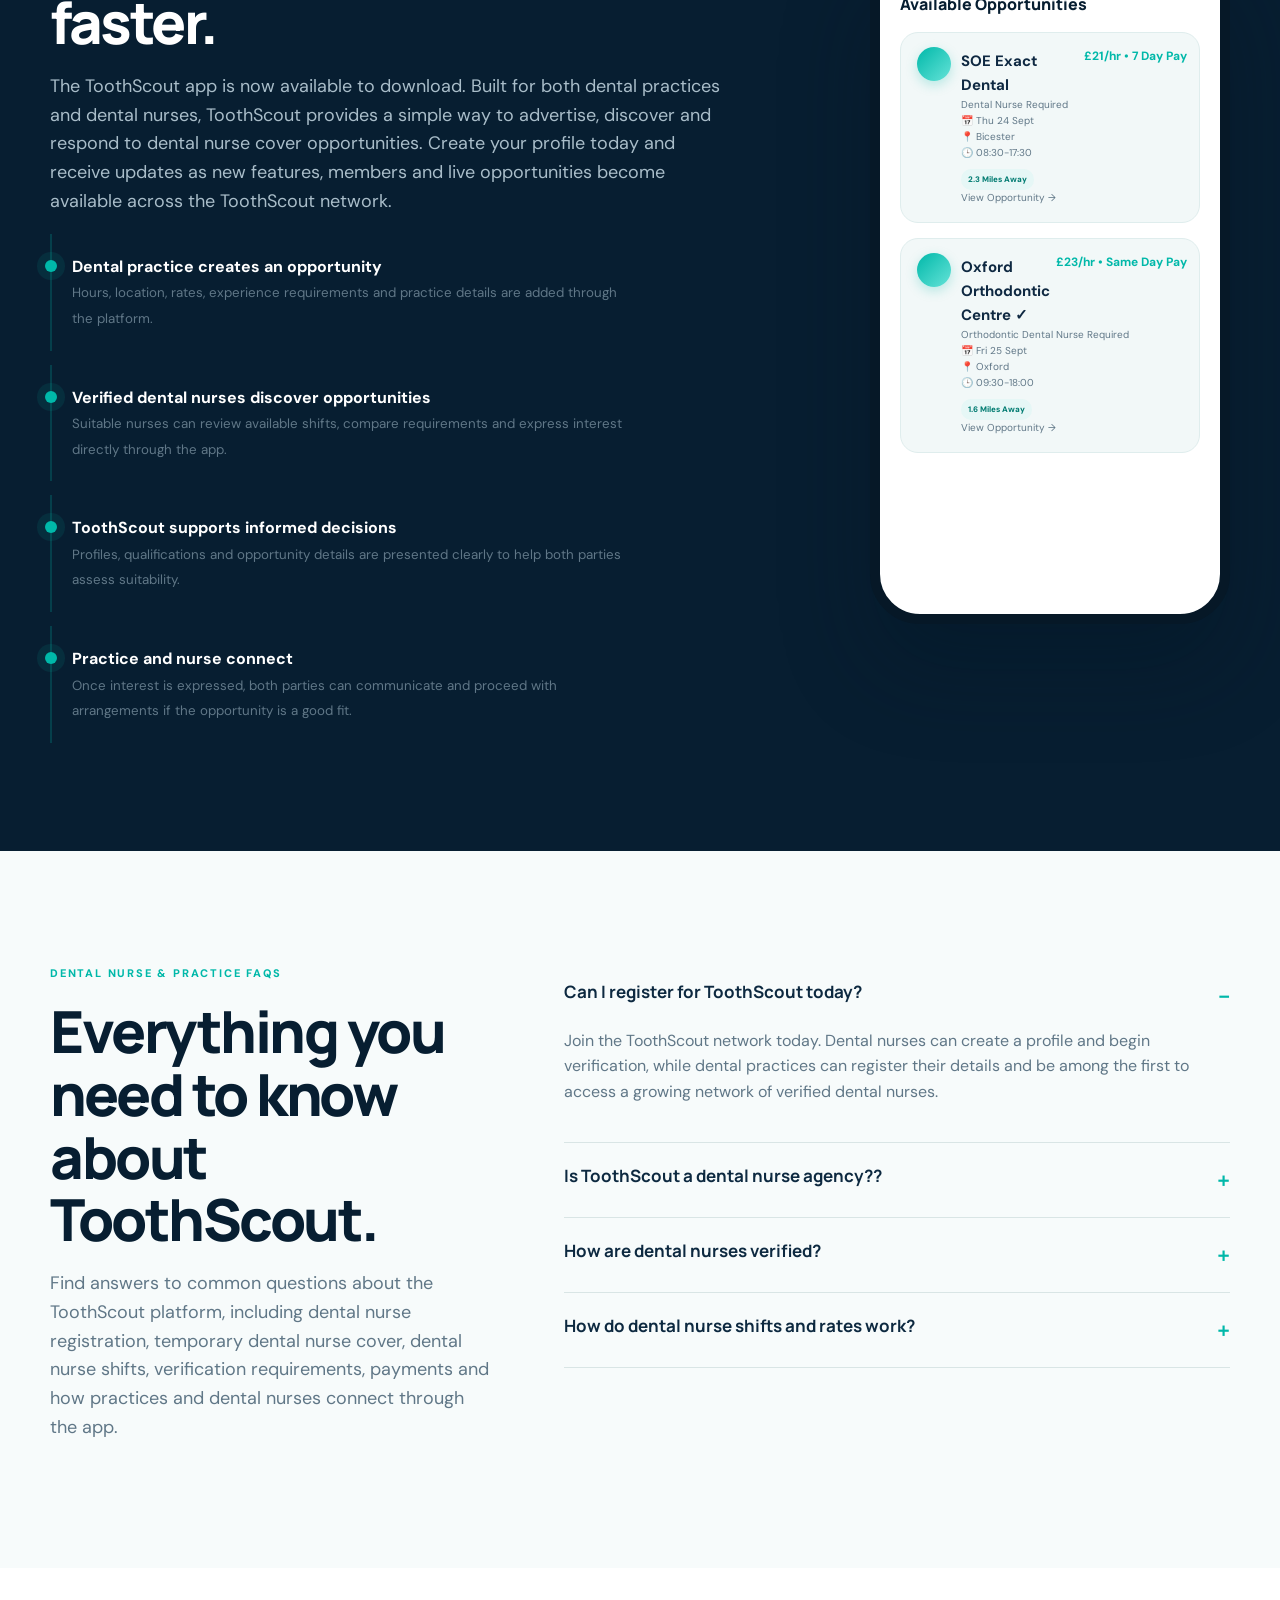
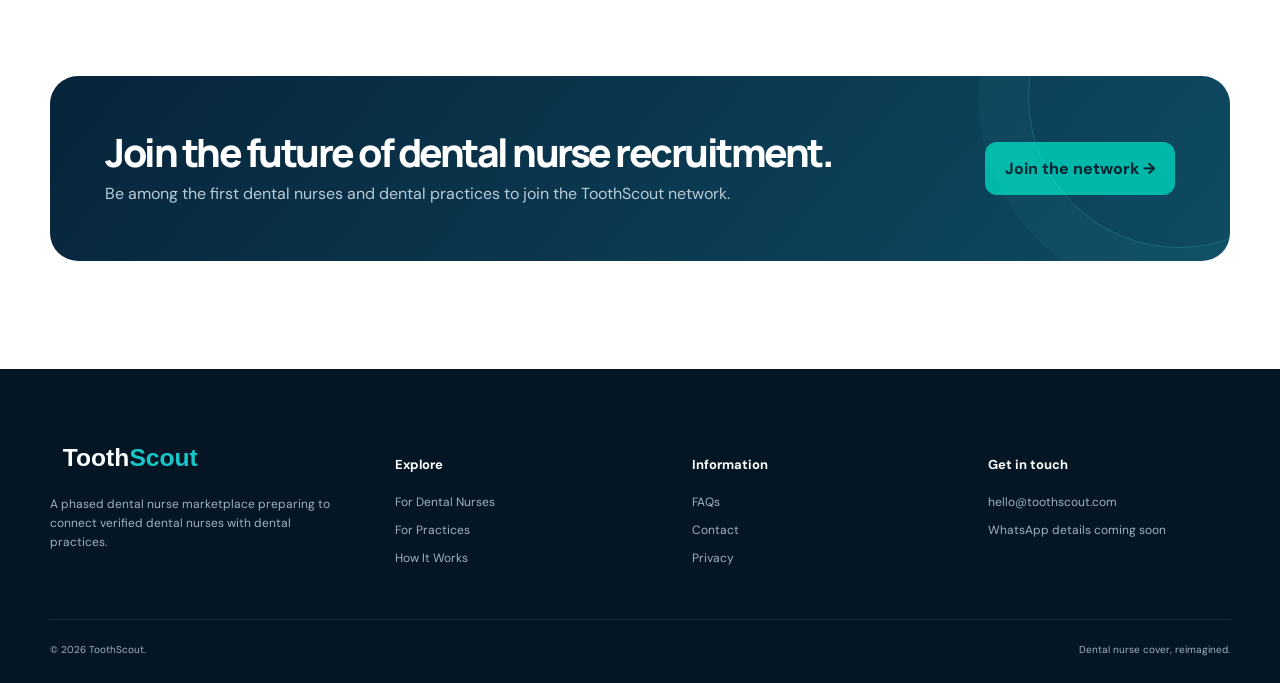
==== commit 83fe393c: "animation update homepage" ====
--- a/index.html
+++ b/index.html
@@ -1 +1 @@
-<!doctype html><html lang="en-GB"><head><meta charset="utf-8"><meta name="viewport" content="width=device-width,initial-scale=1"><meta name="theme-color" content="#071e31"><title>ToothScout | Dental Nurse Network Launch</title><meta name="description" content="Join the ToothScout dental nurse network. A phased marketplace preparing verified dental nurses and dental practices for transparent opportunities and informed matching."><meta name="robots" content="index,follow,max-image-preview:large"><link rel="canonical" href="https://toothscout.com/"><meta property="og:type" content="website"><meta property="og:title" content="ToothScout | Dental Nurse Network Launch"><meta property="og:description" content="Join the ToothScout dental nurse network. A phased marketplace preparing verified dental nurses and dental practices for transparent opportunities and informed matching."><meta property="og:url" content="https://toothscout.com/"><link rel="icon" href="davison.svg" type="image/svg+xml"> <link rel="shortcut icon" href="davison.svg"><link rel="stylesheet" href="styles.css"><script type="application/ld+json">{"@context":"https://schema.org","@type":"Organization","name":"ToothScout","url":"https://toothscout.com/","description":"A dental nurse matching marketplace preparing to connect verified dental nurses with dental practices."}</script></head><body><a class="skip" href="#main">Skip to content</a><header class="header"><div class="container nav"><a class="logo" href="index.html"><img src="logo-wordmark.svg" alt="ToothScout dental nurse cover"></a><nav class="links"><a class="active" href="index.html">Home</a><a class="" href="practices.html">For Practices</a><a class="" href="nurses.html">For Dental Nurses</a><a class="" href="how-it-works.html">How It Works</a><a class="" href="index.html#faqs">FAQs</a><a class="" href="contact.html">Contact</a><a class="nav-cta" href="nurses.html#join">Join the network</a></nav><button class="menu" aria-label="Open navigation"><i></i><i></i></button></div></header><main id="main"><section class="hero"><div class="container hero-grid"><div class="reveal"><span class="eyebrow"><i></i>JOIN THE DENTAL NURSE NETWORK</span><h1>Reliable dental nurse cover. <em>Simplified.</em></h1><p class="lead">ToothScout is a trusted marketplace connecting verified dental nurses with dental practices through transparency, verification, and informed decision-making. We are currently welcoming dental nurses to join our growing network.</p><div class="actions"><a class="btn" href="nurses.html#join">I'm a dental nurse →</a><a class="btn ghost" href="practices.html">I'm a practice</a></div><div class="micro"><span><b>✓</b> Dental nurse focused</span><span><b>✓</b> Phased launch</span><span><b>✓</b> No login required</span></div></div><div class="network reveal"><div class="route route-a"></div><div class="route route-b"></div><div class="route route-c"></div><div class="node node-one"><div class="icon">▦</div><b>Practice Requirement</b><small>Hours, Pay Rate & Requirements Defined</small></div><div class="hub"><img src="logo-mark.svg" alt="ToothScout matching hub"></div><div class="node node-two"><div class="icon">◉</div><b>Verified Dental Nurse</b><small>Skills & Requirements Match</small></div><div class="node node-three"><div class="icon">✓</div><b>Cover Secured</b><small>Terms Agreed & Booking Confirmed</small></div></div></div></section><div class="container trustbar reveal"><article><span>✦</span><b>GDC registration</b><small>Verified</small></article><article><span>▣</span><b>Identity</b><small>Verified</small></article><article><span>✓</span><b>Right to Work</b><small>Verified</small></article><article><span>⬡</span><b>Enhanced DBS</b><small>Verified</small></article><article><span>✧</span><b>Qualifications</b><small>Verified</small></article><article><span>◎</span><b>References</b><small>Checked</small></article><article><span>◈</span><b>Work history</b><small>Reviewed</small></article></div><section class="section dark-section"><div class="container"><div class="section-head reveal"><span class="kicker">Our launch journey</span><h2>Grow the network. Unlock the next stage.</h2><p class="section-copy">The indicator shows progress without publishing registration numbers. When dental nurse coverage reaches the launch threshold, practice registration opens.</p></div><div class="phases"><article class="phase reveal"><div class="num">01</div><h3>Build the dental nurse network</h3><p>Dental nurses complete registration and verification across the target coverage area.</p><div class="status"><label><span>In progress</span><span>Growing</span></label><div class="meter"><i></i></div></div></article><article class="phase locked reveal"><div class="num">02</div><h3>Practice registration unlocks</h3><p>Practices can prepare requirements and register once the supply network reaches readiness.</p><div class="status"><label><span>Locked</span><span>Next</span></label><div class="meter"></div></div></article><article class="phase locked reveal"><div class="num">03</div><h3>ToothScout opens</h3><p>Practices publish requirements, dental nurses review clear opportunities and both parties decide whether to proceed.</p><div class="status"><label><span>Preparing</span><span>Future</span></label><div class="meter"></div></div></article></div></div></section><section class="section light-section"><div class="container"><div class="section-head reveal"><span class="kicker">Why ToothScout</span><h2>Making Dental Nurse Cover More Transparent, More Efficient & Easier To Arrange.</h2></div><div class="advantages"><article class="advantage reveal"><div class="icon">◎</div><h3>Dental Nurse Cover Specialists</h3><p>A marketplace dedicated to dental nurse cover, connecting verified dental nurses with dental practices through transparency, verification and informed decision-making.</p></article><article class="advantage reveal"><div class="icon">✓</div><h3>Verified Professionals</h3><p>Every dental nurse undergoes verification including GDC registration, identity checks, right to work verification, enhanced DBS screening, qualifications, references and work history review.</p></article><article class="advantage reveal"><div class="icon">⌁</div><h3>Smarter Matching</h3><p>Practices can specify skills, software experience, competencies, location requirements and availability to help identify suitable dental nurses.</p></article><article class="advantage reveal"><div class="icon">£</div><h3>Transparent Opportunities</h3><p>Practices can clearly define their requirements, rates, hours and payment terms, while dental nurses can review the details upfront and make informed decisions with confidence.</p></article><article class="advantage reveal"><div class="icon">◷</div><h3>Flexible Payment Options</h3><p>Practices can choose from a range of payment options, including same-day payment. Payment terms and expected payment dates are visible upfront, helping practices and dental nurses set clear expectations from the outset.</p></article><article class="advantage reveal"><div class="icon">☵</div><h3>Always Available</h3><p>ToothScout is available 24 hours a day, 365 days a year. Whether cover is planned weeks in advance or required at short notice, practices and dental nurses can connect through the platform whenever the need arises.</p></article></div></div></section><section class="section dark-section"><div class="container demo"><div class="reveal"><span class="kicker">TOOTHSCOUT APP • NOW LIVE</span><h2>Find dental nurse shifts and dental nurse cover faster.</h2><p class="section-copy">The ToothScout app is now available to download. Built for both dental practices and dental nurses, ToothScout provides a simple way to advertise, discover and respond to dental nurse cover opportunities. Create your profile today and receive updates as new features, members and live opportunities become available across the ToothScout network.</p><div class="storyline"><div class="story"><b>Dental practice creates an opportunity</b><small>Hours, location, rates, experience requirements and practice details are added through the platform.</small></div><div class="story"><b>Verified dental nurses discover opportunities</b><small>Suitable nurses can review available shifts, compare requirements and express interest directly through the app.</small></div><div class="story"><b>ToothScout supports informed decisions</b><small>Profiles, qualifications and opportunity details are presented clearly to help both parties assess suitability.</small></div><div class="story"><b>Practice and nurse connect</b><small>Once interest is expressed, both parties can communicate and proceed with arrangements if the opportunity is a good fit.</small></div></div></div><div class="phone"> <div class="app-head">  Available Opportunities </div> <div class="shift"> <div class="practice-logo"></div> <b>SOE Exact Dental </b> <small>Dental Nurse Required</small> <small>📅 Thu 24 Sept</small> <small>📍 Bicester</small> <small>🕒 08:30-17:30</small> <strong>£21/hr • 7 Day Pay</strong> <span class="tag">2.3 Miles Away</span> <small class="view-link">    View Opportunity → </small> </div> <div class="shift"> <div class="practice-logo"></div> <b>Oxford Orthodontic Centre ✓</b> <small>    Orthodontic Dental Nurse Required </small> <small>📅 Fri 25 Sept</small> <small> 📍  Oxford</small> <small>🕒 09:30-18:00</small> <strong>£23/hr • Same Day Pay </strong> <span class="tag">1.6 Miles Away </span> <small class="view-link">    View Opportunity → </small> </div> <div class="view-more">  View All Opportunities → </div> </div></div></div></section><section class="section light-section" id="faqs"><div class="container form-wrap"><div class="reveal"><span class="kicker">DENTAL NURSE & PRACTICE FAQs</span><h2>Everything you need to know about ToothScout.</h2><p class="section-copy">Find answers to common questions about the ToothScout platform, including dental nurse registration, temporary dental nurse cover, dental nurse shifts, verification requirements, payments and how practices and dental nurses connect through the app.</p></div><div class="faq reveal"><details open><summary>Can I register for ToothScout today?</summary><p>Join the ToothScout network today. Dental nurses can create a profile and begin verification, while dental practices can register their details and be among the first to access a growing network of verified dental nurses.</p></details><details><summary>Is ToothScout a dental nurse agency??</summary><p>ToothScout brings together the best parts of a dental nurse agency and a modern digital platform. Dental practices can quickly find suitable cover, dental nurses can discover opportunities more easily and both benefit from a transparent process supported by the ToothScout team.</p></details><details><summary>How are dental nurses verified?</summary><p>Trust and transparency are fundamental to the ToothScout platform. To achieve verified status, dental nurses complete a verification process that includes validation of GDC registration, right to work documentation and other relevant professional credentials. This helps maintain a high-quality network for both dental nurses and dental practices.</p></details><details><summary>How do dental nurse shifts and rates work?</summary><p>Practices can specify information such as shift times, location, rates and payment arrangements, allowing dental nurses to review opportunities before expressing interest.</p></details></div></div></section><section class="section"><div class="container cta-band reveal"><div><h2>Join the future of dental nurse recruitment.</h2><p>Be among the first dental nurses and dental practices to join the ToothScout network.</p></div><a class="btn" href="nurses.html#join">Join the network →</a></div></section></main><footer class="footer"><div class="container footer-grid"><div><img src="logo-wordmark.svg" alt="ToothScout"><p>A phased dental nurse marketplace preparing to connect verified dental nurses with dental practices.</p></div><div><h4>Explore</h4><a href="nurses.html">For Dental Nurses</a><a href="practices.html">For Practices</a><a href="how-it-works.html">How It Works</a></div><div><h4>Information</h4><a href="index.html#faqs">FAQs</a><a href="contact.html">Contact</a><a href="privacy.html">Privacy</a></div><div><h4>Get in touch</h4><a href="mailto:hello@toothscout.com">hello@toothscout.com</a><p>WhatsApp details coming soon</p></div></div><div class="container footer-bottom"><span>© 2026 ToothScout.</span><span>Dental nurse cover, reimagined.</span></div></footer><script src="script.js"></script></body></html>
+<!doctype html><html lang="en-GB"><head><meta charset="utf-8"><meta name="viewport" content="width=device-width,initial-scale=1"><meta name="theme-color" content="#071e31"><title>ToothScout | Dental Nurse Network Launch</title><meta name="description" content="Join the ToothScout dental nurse network. A phased marketplace preparing verified dental nurses and dental practices for transparent opportunities and informed matching."><meta name="robots" content="index,follow,max-image-preview:large"><link rel="canonical" href="https://toothscout.com/"><meta property="og:type" content="website"><meta property="og:title" content="ToothScout | Dental Nurse Network Launch"><meta property="og:description" content="Join the ToothScout dental nurse network. A phased marketplace preparing verified dental nurses and dental practices for transparent opportunities and informed matching."><meta property="og:url" content="https://toothscout.com/"><link rel="icon" href="davison.svg" type="image/svg+xml"> <link rel="shortcut icon" href="davison.svg"><link rel="stylesheet" href="styles.css"><script type="application/ld+json">{"@context":"https://schema.org","@type":"Organization","name":"ToothScout","url":"https://toothscout.com/","description":"A dental nurse matching marketplace preparing to connect verified dental nurses with dental practices."}</script></head><body><a class="skip" href="#main">Skip to content</a><header class="header"><div class="container nav"><a class="logo" href="index.html"><img src="logo-wordmark.svg" alt="ToothScout dental nurse cover"></a><nav class="links"><a class="active" href="index.html">Home</a><a class="" href="practices.html">For Practices</a><a class="" href="nurses.html">For Dental Nurses</a><a class="" href="how-it-works.html">How It Works</a><a class="" href="index.html#faqs">FAQs</a><a class="" href="contact.html">Contact</a><a class="nav-cta" href="nurses.html#join">Join the network</a></nav><button class="menu" aria-label="Open navigation"><i></i><i></i></button></div></header><main id="main"><section class="hero"><div class="container hero-grid"><div class="reveal"><span class="eyebrow"><i></i>JOIN THE DENTAL NURSE NETWORK</span><h1>Reliable dental nurse cover. <em>Simplified.</em></h1><p class="lead">ToothScout is a trusted marketplace connecting verified dental nurses with dental practices through transparency, verification, and informed decision-making. We are currently welcoming dental nurses to join our growing network.</p><div class="actions"><a class="btn" href="nurses.html#join">I'm a dental nurse →</a><a class="btn ghost" href="practices.html">I'm a practice</a></div><div class="micro"><span><b>✓</b> Dental nurse focused</span><span><b>✓</b> Phased launch</span><span><b>✓</b> No login required</span></div></div><div class="network reveal"><div class="route route-a"></div><div class="route route-b"></div><div class="route route-c"></div><div class="node node-one"><div class="icon">▦</div><b>Practice Requirement</b><small>Hours, Pay Rate & Requirements Defined</small></div><div class="hub"><img src="logo-mark.svg" alt="ToothScout matching hub"></div><div class="node node-two"><div class="icon">◉</div><b>Verified Dental Nurse</b><small>Skills & Requirements Match</small></div><div class="node node-three"><div class="icon">✓</div><b>Cover Secured</b><small>Terms Agreed & Booking Confirmed</small></div></div></div></section><div class="container trustbar reveal"><article><span>✦</span><b>GDC registration</b><small>Verified</small></article><article><span>▣</span><b>Identity</b><small>Verified</small></article><article><span>✓</span><b>Right to Work</b><small>Verified</small></article><article><span>⬡</span><b>Enhanced DBS</b><small>Verified</small></article><article><span>✧</span><b>Qualifications</b><small>Verified</small></article><article><span>◎</span><b>References</b><small>Checked</small></article><article><span>◈</span><b>Work history</b><small>Reviewed</small></article></div><section class="section dark-section particle-section"><div class="particle-canvas-wrap"><canvas id="particleCanvas"></canvas></div><div class="container particle-content"><span class="kicker">BUILDING THE TOOTHSCOUT NETWORK</span><h2>Starting in Oxfordshire and surrounding regions. Growing through trusted connections.</h2><p class="section-copy">ToothScout is bringing together dental nurses and dental practices through a trusted and growing professional network. Join today and help shape the future of dental nurse cover.</p></div></section>``<section class="section light-section"><div class="container"><div class="section-head reveal"><span class="kicker">Why ToothScout</span><h2>Making Dental Nurse Cover More Transparent, More Efficient & Easier To Arrange.</h2></div><div class="advantages"><article class="advantage reveal"><div class="icon">◎</div><h3>Dental Nurse Cover Specialists</h3><p>A marketplace dedicated to dental nurse cover, connecting verified dental nurses with dental practices through transparency, verification and informed decision-making.</p></article><article class="advantage reveal"><div class="icon">✓</div><h3>Verified Professionals</h3><p>Every dental nurse undergoes verification including GDC registration, identity checks, right to work verification, enhanced DBS screening, qualifications, references and work history review.</p></article><article class="advantage reveal"><div class="icon">⌁</div><h3>Smarter Matching</h3><p>Practices can specify skills, software experience, competencies, location requirements and availability to help identify suitable dental nurses.</p></article><article class="advantage reveal"><div class="icon">£</div><h3>Transparent Opportunities</h3><p>Practices can clearly define their requirements, rates, hours and payment terms, while dental nurses can review the details upfront and make informed decisions with confidence.</p></article><article class="advantage reveal"><div class="icon">◷</div><h3>Flexible Payment Options</h3><p>Practices can choose from a range of payment options, including same-day payment. Payment terms and expected payment dates are visible upfront, helping practices and dental nurses set clear expectations from the outset.</p></article><article class="advantage reveal"><div class="icon">☵</div><h3>Always Available</h3><p>ToothScout is available 24 hours a day, 365 days a year. Whether cover is planned weeks in advance or required at short notice, practices and dental nurses can connect through the platform whenever the need arises.</p></article></div></div></section><section class="section dark-section"><div class="container demo"><div class="reveal"><span class="kicker">TOOTHSCOUT APP • NOW LIVE</span><h2>Find dental nurse shifts and dental nurse cover faster.</h2><p class="section-copy">The ToothScout app is now available to download. Built for both dental practices and dental nurses, ToothScout provides a simple way to advertise, discover and respond to dental nurse cover opportunities. Create your profile today and receive updates as new features, members and live opportunities become available across the ToothScout network.</p><div class="storyline"><div class="story"><b>Dental practice creates an opportunity</b><small>Hours, location, rates, experience requirements and practice details are added through the platform.</small></div><div class="story"><b>Verified dental nurses discover opportunities</b><small>Suitable nurses can review available shifts, compare requirements and express interest directly through the app.</small></div><div class="story"><b>ToothScout supports informed decisions</b><small>Profiles, qualifications and opportunity details are presented clearly to help both parties assess suitability.</small></div><div class="story"><b>Practice and nurse connect</b><small>Once interest is expressed, both parties can communicate and proceed with arrangements if the opportunity is a good fit.</small></div></div></div><div class="phone"> <div class="app-head">  Available Opportunities </div> <div class="shift"> <div class="practice-logo"></div> <b>SOE Exact Dental </b> <small>Dental Nurse Required</small> <small>📅 Thu 24 Sept</small> <small>📍 Bicester</small> <small>🕒 08:30-17:30</small> <strong>£21/hr • 7 Day Pay</strong> <span class="tag">2.3 Miles Away</span> <small class="view-link">    View Opportunity → </small> </div> <div class="shift"> <div class="practice-logo"></div> <b>Oxford Orthodontic Centre ✓</b> <small>    Orthodontic Dental Nurse Required </small> <small>📅 Fri 25 Sept</small> <small> 📍  Oxford</small> <small>🕒 09:30-18:00</small> <strong>£23/hr • Same Day Pay </strong> <span class="tag">1.6 Miles Away </span> <small class="view-link">    View Opportunity → </small> </div> <div class="view-more">  View All Opportunities → </div> </div></div></div></section><section class="section light-section" id="faqs"><div class="container form-wrap"><div class="reveal"><span class="kicker">DENTAL NURSE & PRACTICE FAQs</span><h2>Everything you need to know about ToothScout.</h2><p class="section-copy">Find answers to common questions about the ToothScout platform, including dental nurse registration, temporary dental nurse cover, dental nurse shifts, verification requirements, payments and how practices and dental nurses connect through the app.</p></div><div class="faq reveal"><details open><summary>Can I register for ToothScout today?</summary><p>Join the ToothScout network today. Dental nurses can create a profile and begin verification, while dental practices can register their details and be among the first to access a growing network of verified dental nurses.</p></details><details><summary>Is ToothScout a dental nurse agency??</summary><p>ToothScout brings together the best parts of a dental nurse agency and a modern digital platform. Dental practices can quickly find suitable cover, dental nurses can discover opportunities more easily and both benefit from a transparent process supported by the ToothScout team.</p></details><details><summary>How are dental nurses verified?</summary><p>Trust and transparency are fundamental to the ToothScout platform. To achieve verified status, dental nurses complete a verification process that includes validation of GDC registration, right to work documentation and other relevant professional credentials. This helps maintain a high-quality network for both dental nurses and dental practices.</p></details><details><summary>How do dental nurse shifts and rates work?</summary><p>Practices can specify information such as shift times, location, rates and payment arrangements, allowing dental nurses to review opportunities before expressing interest.</p></details></div></div></section><section class="section"><div class="container cta-band reveal"><div><h2>Join the future of dental nurse recruitment.</h2><p>Be among the first dental nurses and dental practices to join the ToothScout network.</p></div><a class="btn" href="nurses.html#join">Join the network →</a></div></section></main><footer class="footer"><div class="container footer-grid"><div><img src="logo-wordmark.svg" alt="ToothScout"><p>A phased dental nurse marketplace preparing to connect verified dental nurses with dental practices.</p></div><div><h4>Explore</h4><a href="nurses.html">For Dental Nurses</a><a href="practices.html">For Practices</a><a href="how-it-works.html">How It Works</a></div><div><h4>Information</h4><a href="index.html#faqs">FAQs</a><a href="contact.html">Contact</a><a href="privacy.html">Privacy</a></div><div><h4>Get in touch</h4><a href="mailto:hello@toothscout.com">hello@toothscout.com</a><p>WhatsApp details coming soon</p></div></div><div class="container footer-bottom"><span>© 2026 ToothScout.</span><span>Dental nurse cover, reimagined.</span></div></footer><script src="script.js"></script></body></html>
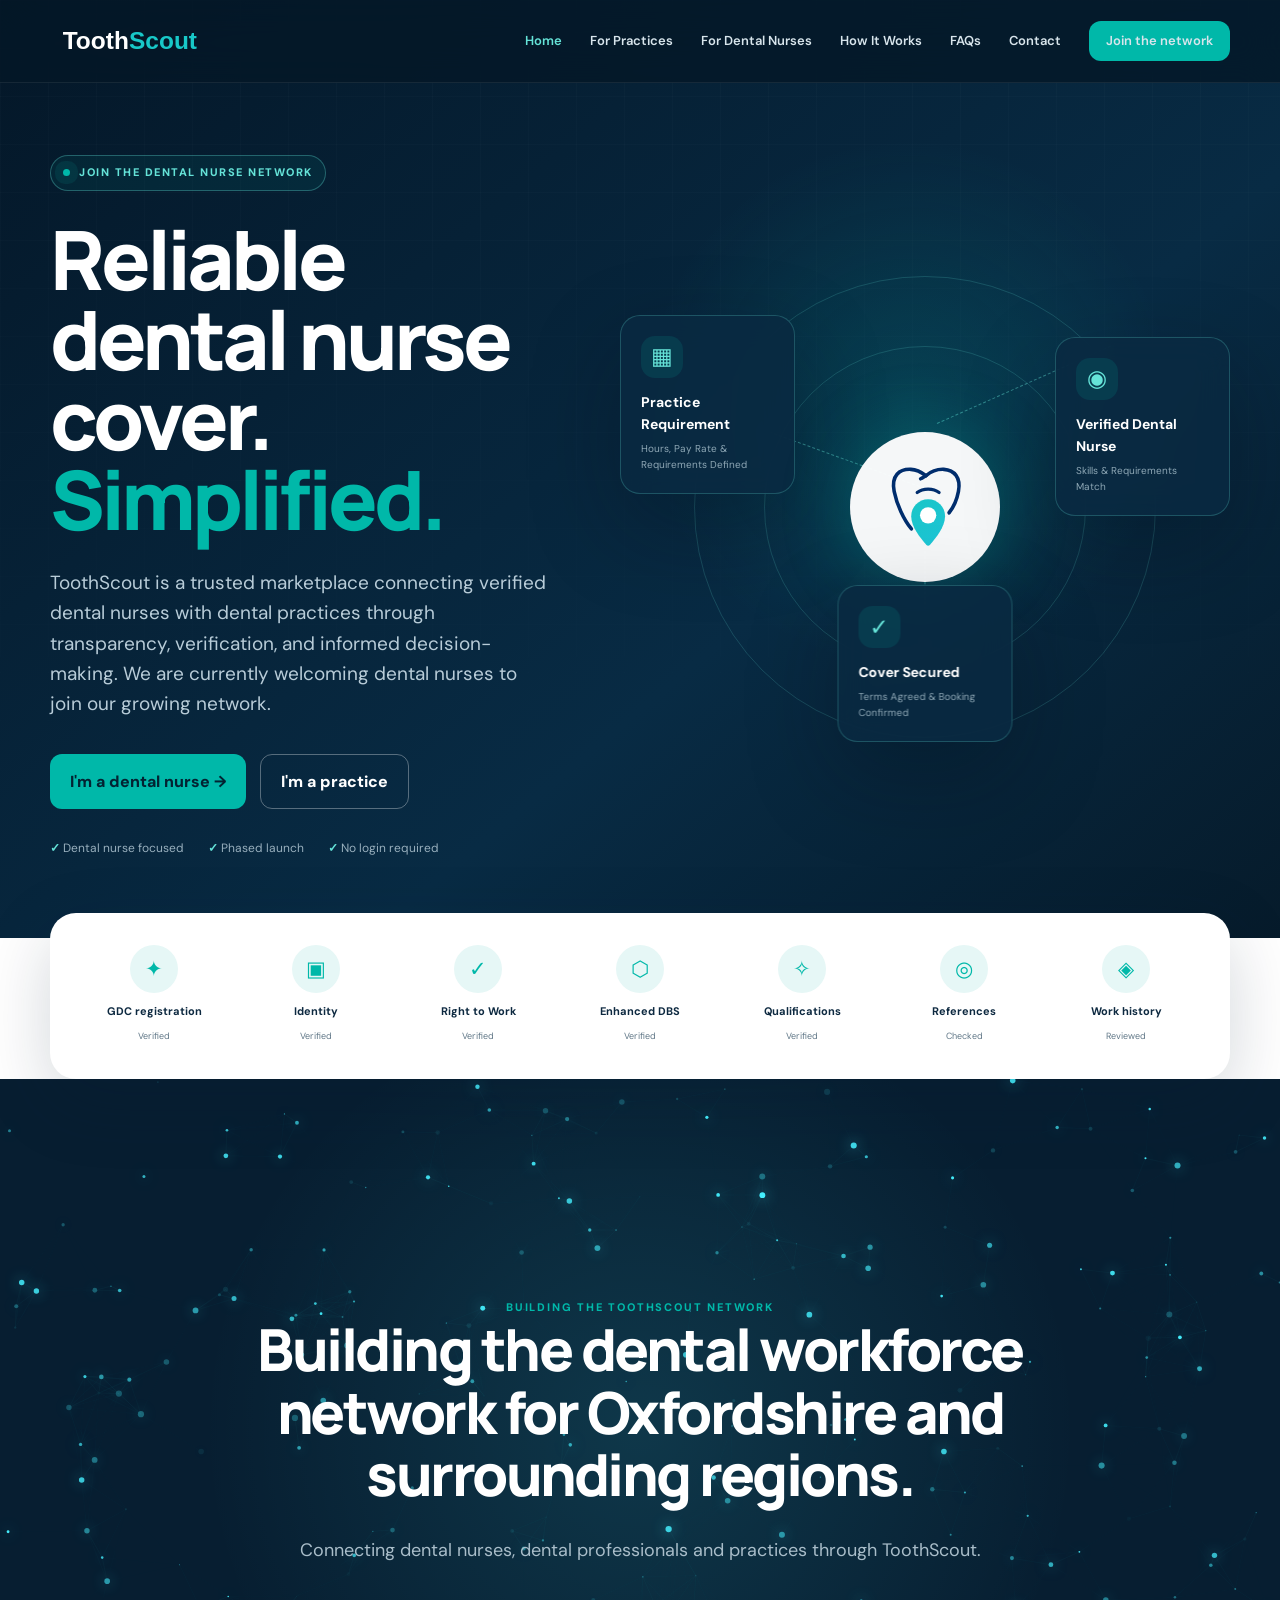
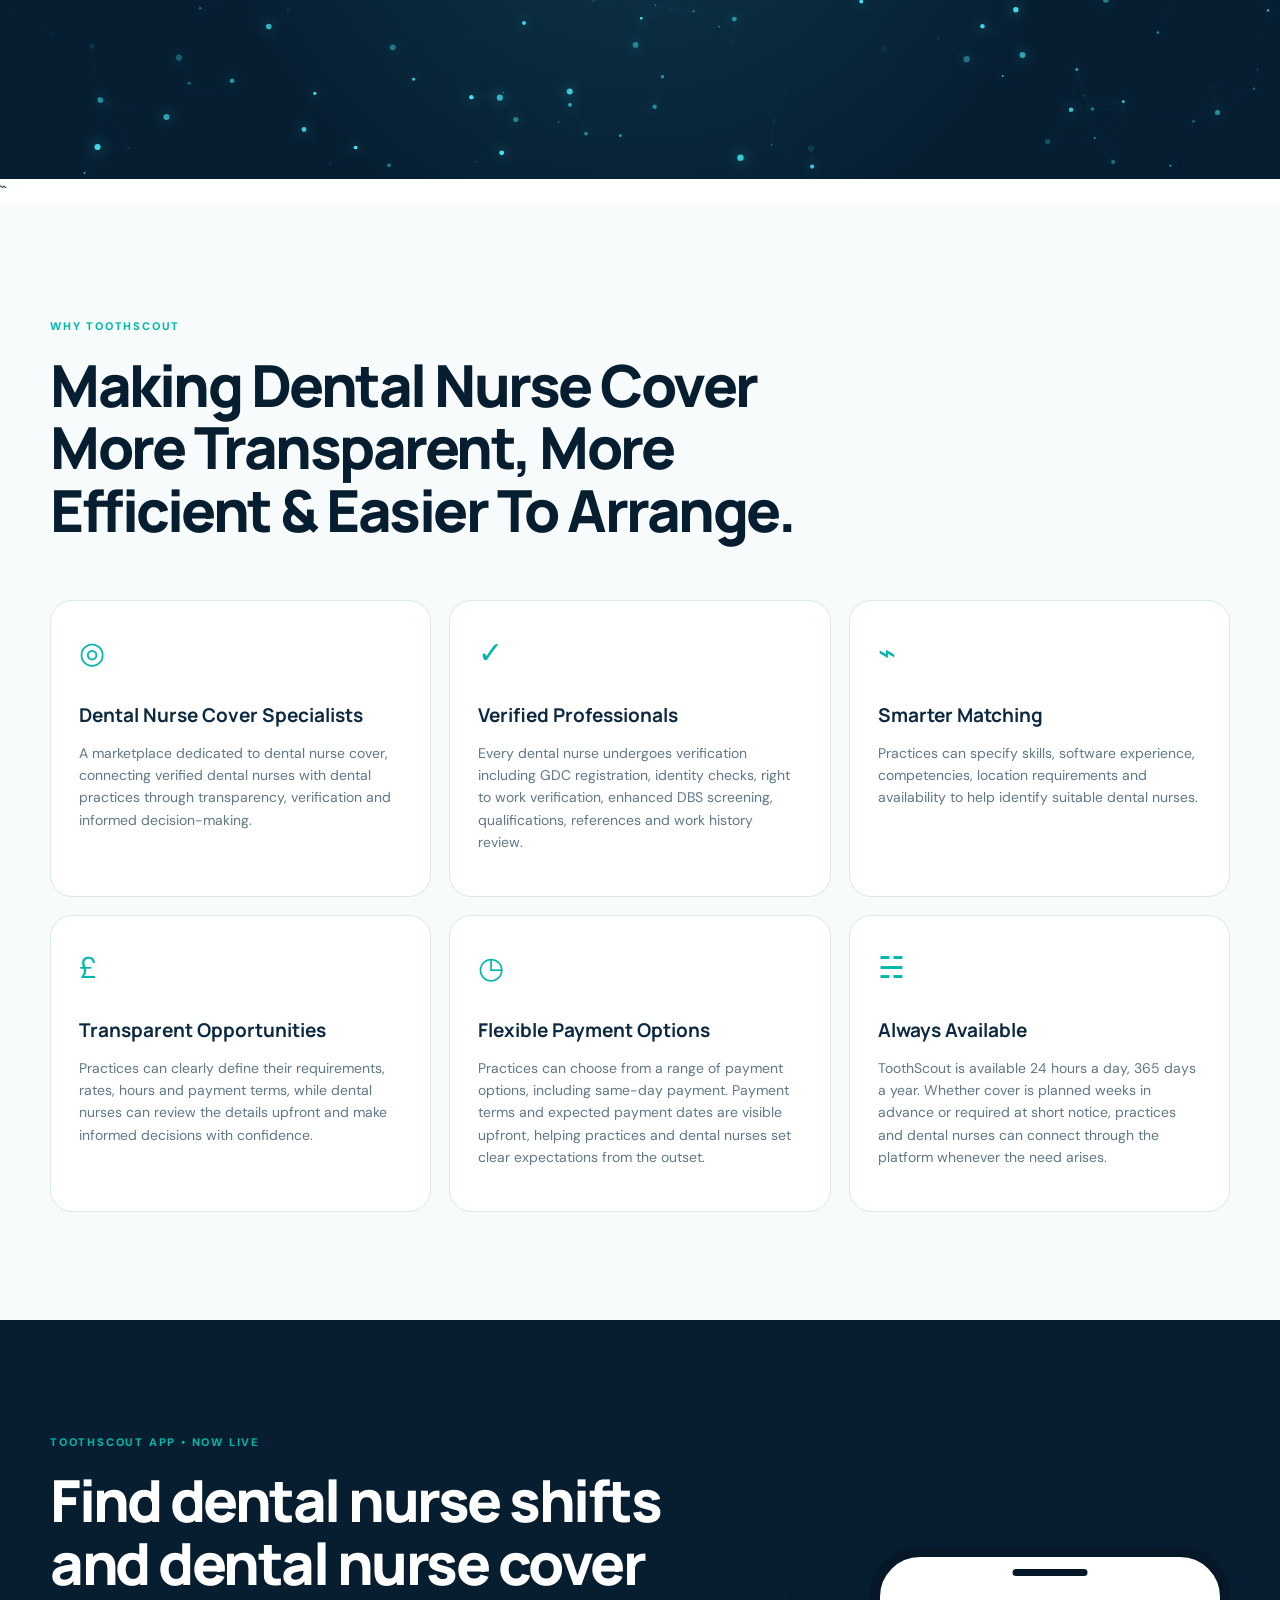
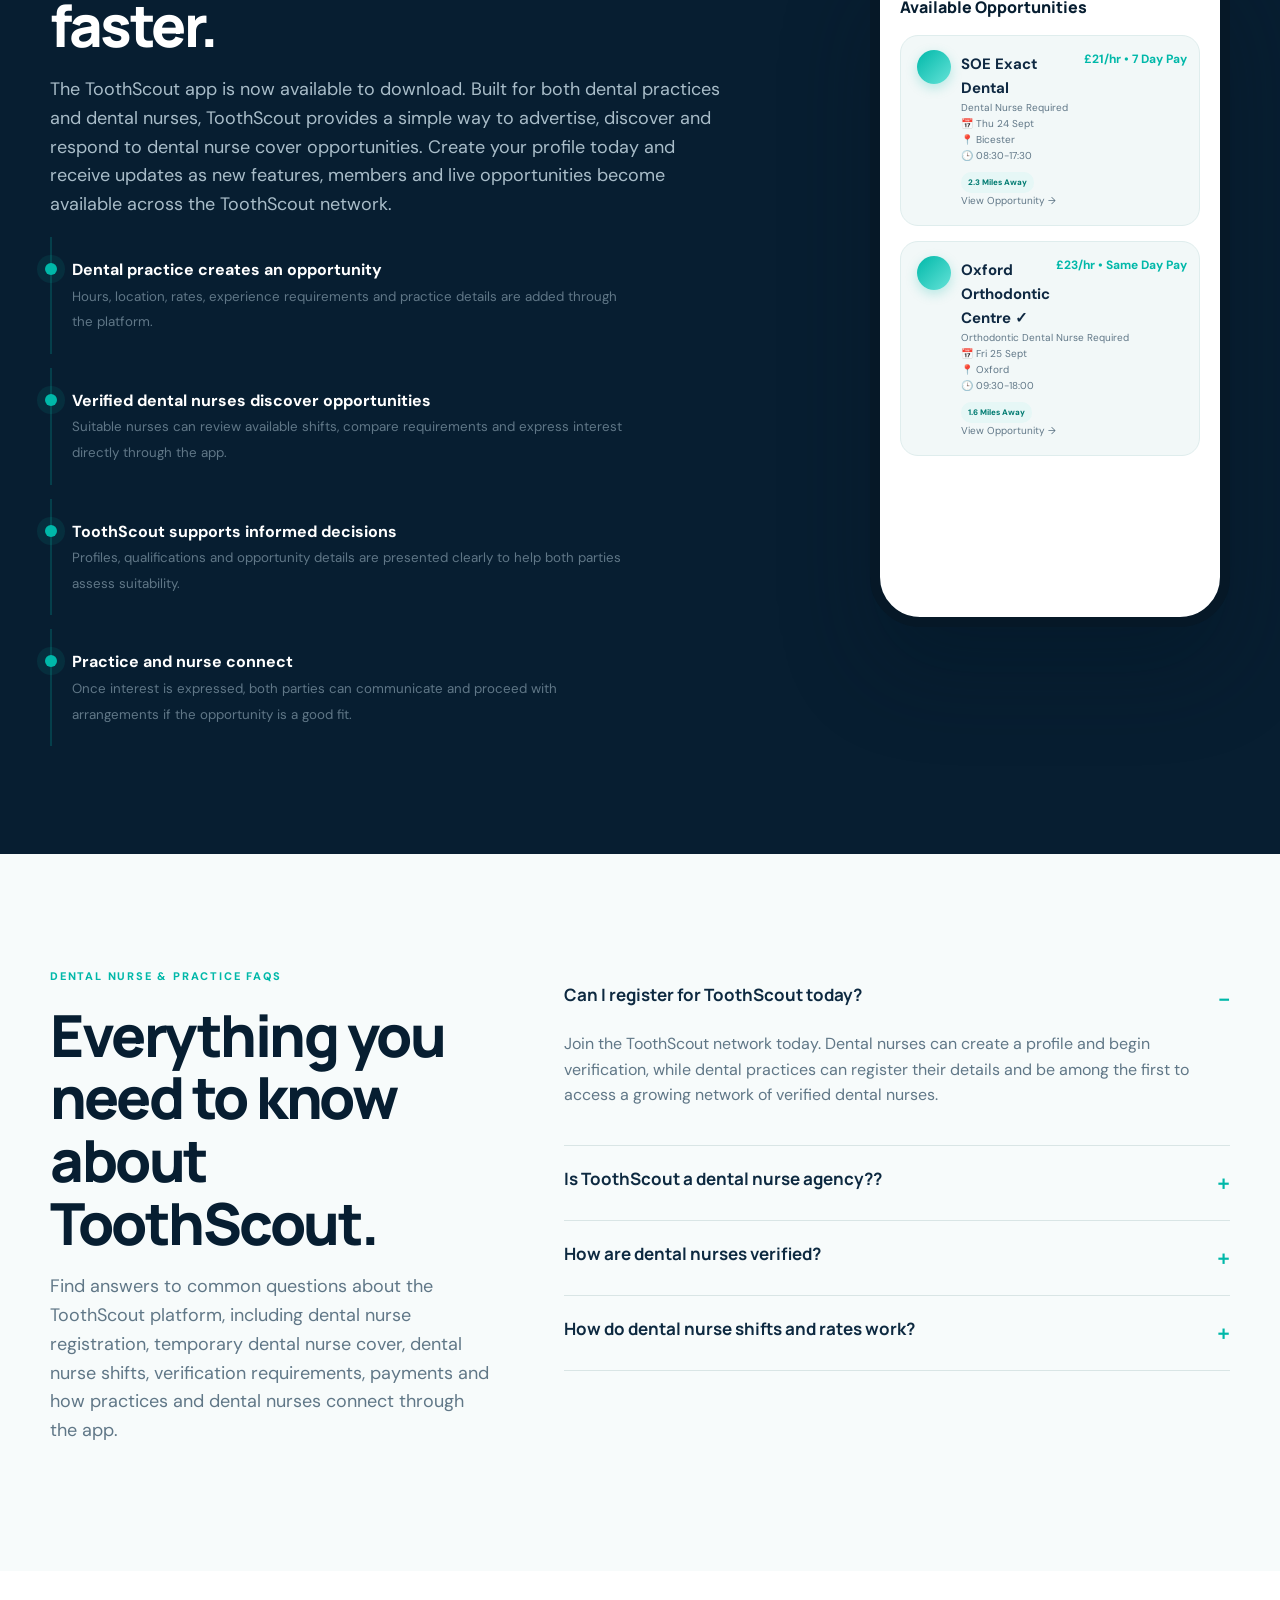
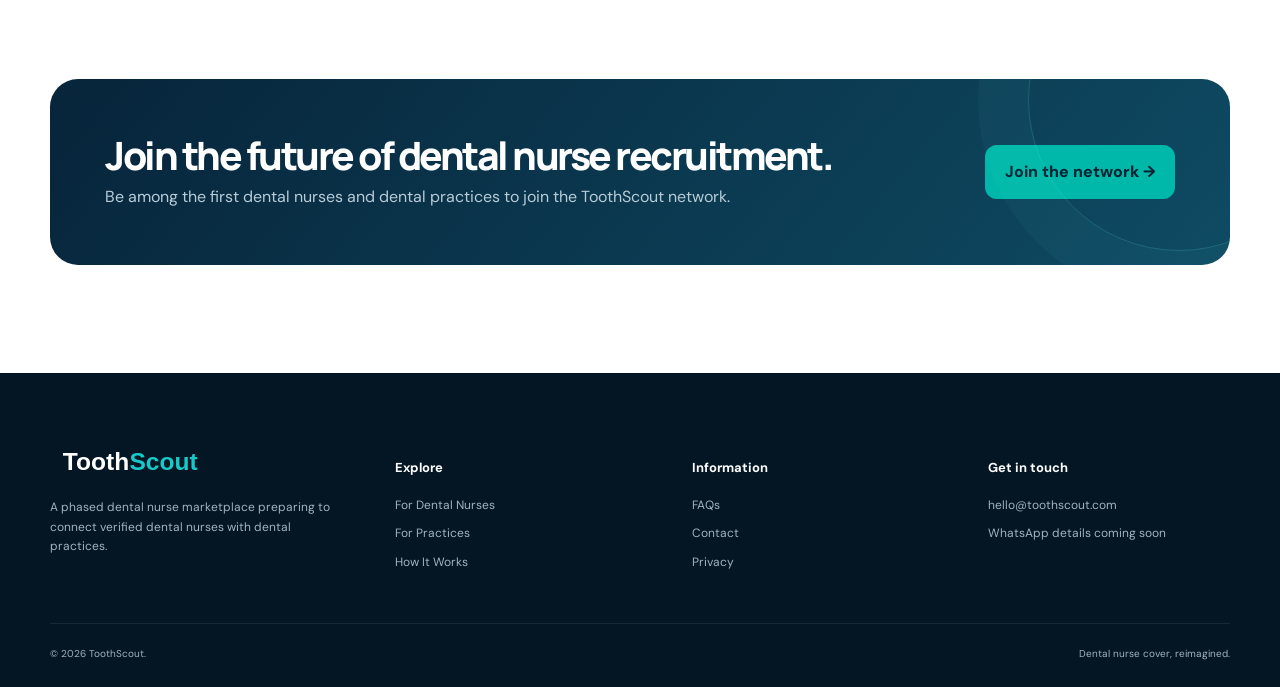
==== commit 96af203a: "Update index.html" ====
--- a/index.html
+++ b/index.html
@@ -1 +1 @@
-<!doctype html><html lang="en-GB"><head><meta charset="utf-8"><meta name="viewport" content="width=device-width,initial-scale=1"><meta name="theme-color" content="#071e31"><title>ToothScout | Dental Nurse Network Launch</title><meta name="description" content="Join the ToothScout dental nurse network. A phased marketplace preparing verified dental nurses and dental practices for transparent opportunities and informed matching."><meta name="robots" content="index,follow,max-image-preview:large"><link rel="canonical" href="https://toothscout.com/"><meta property="og:type" content="website"><meta property="og:title" content="ToothScout | Dental Nurse Network Launch"><meta property="og:description" content="Join the ToothScout dental nurse network. A phased marketplace preparing verified dental nurses and dental practices for transparent opportunities and informed matching."><meta property="og:url" content="https://toothscout.com/"><link rel="icon" href="davison.svg" type="image/svg+xml"> <link rel="shortcut icon" href="davison.svg"><link rel="stylesheet" href="styles.css"><script type="application/ld+json">{"@context":"https://schema.org","@type":"Organization","name":"ToothScout","url":"https://toothscout.com/","description":"A dental nurse matching marketplace preparing to connect verified dental nurses with dental practices."}</script></head><body><a class="skip" href="#main">Skip to content</a><header class="header"><div class="container nav"><a class="logo" href="index.html"><img src="logo-wordmark.svg" alt="ToothScout dental nurse cover"></a><nav class="links"><a class="active" href="index.html">Home</a><a class="" href="practices.html">For Practices</a><a class="" href="nurses.html">For Dental Nurses</a><a class="" href="how-it-works.html">How It Works</a><a class="" href="index.html#faqs">FAQs</a><a class="" href="contact.html">Contact</a><a class="nav-cta" href="nurses.html#join">Join the network</a></nav><button class="menu" aria-label="Open navigation"><i></i><i></i></button></div></header><main id="main"><section class="hero"><div class="container hero-grid"><div class="reveal"><span class="eyebrow"><i></i>JOIN THE DENTAL NURSE NETWORK</span><h1>Reliable dental nurse cover. <em>Simplified.</em></h1><p class="lead">ToothScout is a trusted marketplace connecting verified dental nurses with dental practices through transparency, verification, and informed decision-making. We are currently welcoming dental nurses to join our growing network.</p><div class="actions"><a class="btn" href="nurses.html#join">I'm a dental nurse →</a><a class="btn ghost" href="practices.html">I'm a practice</a></div><div class="micro"><span><b>✓</b> Dental nurse focused</span><span><b>✓</b> Phased launch</span><span><b>✓</b> No login required</span></div></div><div class="network reveal"><div class="route route-a"></div><div class="route route-b"></div><div class="route route-c"></div><div class="node node-one"><div class="icon">▦</div><b>Practice Requirement</b><small>Hours, Pay Rate & Requirements Defined</small></div><div class="hub"><img src="logo-mark.svg" alt="ToothScout matching hub"></div><div class="node node-two"><div class="icon">◉</div><b>Verified Dental Nurse</b><small>Skills & Requirements Match</small></div><div class="node node-three"><div class="icon">✓</div><b>Cover Secured</b><small>Terms Agreed & Booking Confirmed</small></div></div></div></section><div class="container trustbar reveal"><article><span>✦</span><b>GDC registration</b><small>Verified</small></article><article><span>▣</span><b>Identity</b><small>Verified</small></article><article><span>✓</span><b>Right to Work</b><small>Verified</small></article><article><span>⬡</span><b>Enhanced DBS</b><small>Verified</small></article><article><span>✧</span><b>Qualifications</b><small>Verified</small></article><article><span>◎</span><b>References</b><small>Checked</small></article><article><span>◈</span><b>Work history</b><small>Reviewed</small></article></div><section class="section dark-section particle-section"><div class="particle-canvas-wrap"><canvas id="particleCanvas"></canvas></div><div class="container particle-content"><span class="kicker">BUILDING THE TOOTHSCOUT NETWORK</span><h2>Starting in Oxfordshire and surrounding regions. Growing through trusted connections.</h2><p class="section-copy">ToothScout is bringing together dental nurses and dental practices through a trusted and growing professional network. Join today and help shape the future of dental nurse cover.</p></div></section>``<section class="section light-section"><div class="container"><div class="section-head reveal"><span class="kicker">Why ToothScout</span><h2>Making Dental Nurse Cover More Transparent, More Efficient & Easier To Arrange.</h2></div><div class="advantages"><article class="advantage reveal"><div class="icon">◎</div><h3>Dental Nurse Cover Specialists</h3><p>A marketplace dedicated to dental nurse cover, connecting verified dental nurses with dental practices through transparency, verification and informed decision-making.</p></article><article class="advantage reveal"><div class="icon">✓</div><h3>Verified Professionals</h3><p>Every dental nurse undergoes verification including GDC registration, identity checks, right to work verification, enhanced DBS screening, qualifications, references and work history review.</p></article><article class="advantage reveal"><div class="icon">⌁</div><h3>Smarter Matching</h3><p>Practices can specify skills, software experience, competencies, location requirements and availability to help identify suitable dental nurses.</p></article><article class="advantage reveal"><div class="icon">£</div><h3>Transparent Opportunities</h3><p>Practices can clearly define their requirements, rates, hours and payment terms, while dental nurses can review the details upfront and make informed decisions with confidence.</p></article><article class="advantage reveal"><div class="icon">◷</div><h3>Flexible Payment Options</h3><p>Practices can choose from a range of payment options, including same-day payment. Payment terms and expected payment dates are visible upfront, helping practices and dental nurses set clear expectations from the outset.</p></article><article class="advantage reveal"><div class="icon">☵</div><h3>Always Available</h3><p>ToothScout is available 24 hours a day, 365 days a year. Whether cover is planned weeks in advance or required at short notice, practices and dental nurses can connect through the platform whenever the need arises.</p></article></div></div></section><section class="section dark-section"><div class="container demo"><div class="reveal"><span class="kicker">TOOTHSCOUT APP • NOW LIVE</span><h2>Find dental nurse shifts and dental nurse cover faster.</h2><p class="section-copy">The ToothScout app is now available to download. Built for both dental practices and dental nurses, ToothScout provides a simple way to advertise, discover and respond to dental nurse cover opportunities. Create your profile today and receive updates as new features, members and live opportunities become available across the ToothScout network.</p><div class="storyline"><div class="story"><b>Dental practice creates an opportunity</b><small>Hours, location, rates, experience requirements and practice details are added through the platform.</small></div><div class="story"><b>Verified dental nurses discover opportunities</b><small>Suitable nurses can review available shifts, compare requirements and express interest directly through the app.</small></div><div class="story"><b>ToothScout supports informed decisions</b><small>Profiles, qualifications and opportunity details are presented clearly to help both parties assess suitability.</small></div><div class="story"><b>Practice and nurse connect</b><small>Once interest is expressed, both parties can communicate and proceed with arrangements if the opportunity is a good fit.</small></div></div></div><div class="phone"> <div class="app-head">  Available Opportunities </div> <div class="shift"> <div class="practice-logo"></div> <b>SOE Exact Dental </b> <small>Dental Nurse Required</small> <small>📅 Thu 24 Sept</small> <small>📍 Bicester</small> <small>🕒 08:30-17:30</small> <strong>£21/hr • 7 Day Pay</strong> <span class="tag">2.3 Miles Away</span> <small class="view-link">    View Opportunity → </small> </div> <div class="shift"> <div class="practice-logo"></div> <b>Oxford Orthodontic Centre ✓</b> <small>    Orthodontic Dental Nurse Required </small> <small>📅 Fri 25 Sept</small> <small> 📍  Oxford</small> <small>🕒 09:30-18:00</small> <strong>£23/hr • Same Day Pay </strong> <span class="tag">1.6 Miles Away </span> <small class="view-link">    View Opportunity → </small> </div> <div class="view-more">  View All Opportunities → </div> </div></div></div></section><section class="section light-section" id="faqs"><div class="container form-wrap"><div class="reveal"><span class="kicker">DENTAL NURSE & PRACTICE FAQs</span><h2>Everything you need to know about ToothScout.</h2><p class="section-copy">Find answers to common questions about the ToothScout platform, including dental nurse registration, temporary dental nurse cover, dental nurse shifts, verification requirements, payments and how practices and dental nurses connect through the app.</p></div><div class="faq reveal"><details open><summary>Can I register for ToothScout today?</summary><p>Join the ToothScout network today. Dental nurses can create a profile and begin verification, while dental practices can register their details and be among the first to access a growing network of verified dental nurses.</p></details><details><summary>Is ToothScout a dental nurse agency??</summary><p>ToothScout brings together the best parts of a dental nurse agency and a modern digital platform. Dental practices can quickly find suitable cover, dental nurses can discover opportunities more easily and both benefit from a transparent process supported by the ToothScout team.</p></details><details><summary>How are dental nurses verified?</summary><p>Trust and transparency are fundamental to the ToothScout platform. To achieve verified status, dental nurses complete a verification process that includes validation of GDC registration, right to work documentation and other relevant professional credentials. This helps maintain a high-quality network for both dental nurses and dental practices.</p></details><details><summary>How do dental nurse shifts and rates work?</summary><p>Practices can specify information such as shift times, location, rates and payment arrangements, allowing dental nurses to review opportunities before expressing interest.</p></details></div></div></section><section class="section"><div class="container cta-band reveal"><div><h2>Join the future of dental nurse recruitment.</h2><p>Be among the first dental nurses and dental practices to join the ToothScout network.</p></div><a class="btn" href="nurses.html#join">Join the network →</a></div></section></main><footer class="footer"><div class="container footer-grid"><div><img src="logo-wordmark.svg" alt="ToothScout"><p>A phased dental nurse marketplace preparing to connect verified dental nurses with dental practices.</p></div><div><h4>Explore</h4><a href="nurses.html">For Dental Nurses</a><a href="practices.html">For Practices</a><a href="how-it-works.html">How It Works</a></div><div><h4>Information</h4><a href="index.html#faqs">FAQs</a><a href="contact.html">Contact</a><a href="privacy.html">Privacy</a></div><div><h4>Get in touch</h4><a href="mailto:hello@toothscout.com">hello@toothscout.com</a><p>WhatsApp details coming soon</p></div></div><div class="container footer-bottom"><span>© 2026 ToothScout.</span><span>Dental nurse cover, reimagined.</span></div></footer><script src="script.js"></script></body></html>
+<!doctype html><html lang="en-GB"><head><meta charset="utf-8"><meta name="viewport" content="width=device-width,initial-scale=1"><meta name="theme-color" content="#071e31"><title>ToothScout | Dental Nurse Network Launch</title><meta name="description" content="Join the ToothScout dental nurse network. A phased marketplace preparing verified dental nurses and dental practices for transparent opportunities and informed matching."><meta name="robots" content="index,follow,max-image-preview:large"><link rel="canonical" href="https://toothscout.com/"><meta property="og:type" content="website"><meta property="og:title" content="ToothScout | Dental Nurse Network Launch"><meta property="og:description" content="Join the ToothScout dental nurse network. A phased marketplace preparing verified dental nurses and dental practices for transparent opportunities and informed matching."><meta property="og:url" content="https://toothscout.com/"><link rel="icon" href="davison.svg" type="image/svg+xml"> <link rel="shortcut icon" href="davison.svg"><link rel="stylesheet" href="styles.css"><script type="application/ld+json">{"@context":"https://schema.org","@type":"Organization","name":"ToothScout","url":"https://toothscout.com/","description":"A dental nurse matching marketplace preparing to connect verified dental nurses with dental practices."}</script></head><body><a class="skip" href="#main">Skip to content</a><header class="header"><div class="container nav"><a class="logo" href="index.html"><img src="logo-wordmark.svg" alt="ToothScout dental nurse cover"></a><nav class="links"><a class="active" href="index.html">Home</a><a class="" href="practices.html">For Practices</a><a class="" href="nurses.html">For Dental Nurses</a><a class="" href="how-it-works.html">How It Works</a><a class="" href="index.html#faqs">FAQs</a><a class="" href="contact.html">Contact</a><a class="nav-cta" href="nurses.html#join">Join the network</a></nav><button class="menu" aria-label="Open navigation"><i></i><i></i></button></div></header><main id="main"><section class="hero"><div class="container hero-grid"><div class="reveal"><span class="eyebrow"><i></i>JOIN THE DENTAL NURSE NETWORK</span><h1>Reliable dental nurse cover. <em>Simplified.</em></h1><p class="lead">ToothScout is a trusted marketplace connecting verified dental nurses with dental practices through transparency, verification, and informed decision-making. We are currently welcoming dental nurses to join our growing network.</p><div class="actions"><a class="btn" href="nurses.html#join">I'm a dental nurse →</a><a class="btn ghost" href="practices.html">I'm a practice</a></div><div class="micro"><span><b>✓</b> Dental nurse focused</span><span><b>✓</b> Phased launch</span><span><b>✓</b> No login required</span></div></div><div class="network reveal"><div class="route route-a"></div><div class="route route-b"></div><div class="route route-c"></div><div class="node node-one"><div class="icon">▦</div><b>Practice Requirement</b><small>Hours, Pay Rate & Requirements Defined</small></div><div class="hub"><img src="logo-mark.svg" alt="ToothScout matching hub"></div><div class="node node-two"><div class="icon">◉</div><b>Verified Dental Nurse</b><small>Skills & Requirements Match</small></div><div class="node node-three"><div class="icon">✓</div><b>Cover Secured</b><small>Terms Agreed & Booking Confirmed</small></div></div></div></section><div class="container trustbar reveal"><article><span>✦</span><b>GDC registration</b><small>Verified</small></article><article><span>▣</span><b>Identity</b><small>Verified</small></article><article><span>✓</span><b>Right to Work</b><small>Verified</small></article><article><span>⬡</span><b>Enhanced DBS</b><small>Verified</small></article><article><span>✧</span><b>Qualifications</b><small>Verified</small></article><article><span>◎</span><b>References</b><small>Checked</small></article><article><span>◈</span><b>Work history</b><small>Reviewed</small></article></div><section class="section dark-section particle-section"><div class="particle-canvas-wrap"><canvas id="particleCanvas"></canvas></div><div class="container particle-content"><span class="kicker">BUILDING THE TOOTHSCOUT NETWORK</span><h2>Building the dental workforce network for Oxfordshire and surrounding regions.</h2><p class="section-copy">Connecting dental nurses, dental professionals and practices through ToothScout.</p></div></section>``<section class="section light-section"><div class="container"><div class="section-head reveal"><span class="kicker">Why ToothScout</span><h2>Making Dental Nurse Cover More Transparent, More Efficient & Easier To Arrange.</h2></div><div class="advantages"><article class="advantage reveal"><div class="icon">◎</div><h3>Dental Nurse Cover Specialists</h3><p>A marketplace dedicated to dental nurse cover, connecting verified dental nurses with dental practices through transparency, verification and informed decision-making.</p></article><article class="advantage reveal"><div class="icon">✓</div><h3>Verified Professionals</h3><p>Every dental nurse undergoes verification including GDC registration, identity checks, right to work verification, enhanced DBS screening, qualifications, references and work history review.</p></article><article class="advantage reveal"><div class="icon">⌁</div><h3>Smarter Matching</h3><p>Practices can specify skills, software experience, competencies, location requirements and availability to help identify suitable dental nurses.</p></article><article class="advantage reveal"><div class="icon">£</div><h3>Transparent Opportunities</h3><p>Practices can clearly define their requirements, rates, hours and payment terms, while dental nurses can review the details upfront and make informed decisions with confidence.</p></article><article class="advantage reveal"><div class="icon">◷</div><h3>Flexible Payment Options</h3><p>Practices can choose from a range of payment options, including same-day payment. Payment terms and expected payment dates are visible upfront, helping practices and dental nurses set clear expectations from the outset.</p></article><article class="advantage reveal"><div class="icon">☵</div><h3>Always Available</h3><p>ToothScout is available 24 hours a day, 365 days a year. Whether cover is planned weeks in advance or required at short notice, practices and dental nurses can connect through the platform whenever the need arises.</p></article></div></div></section><section class="section dark-section"><div class="container demo"><div class="reveal"><span class="kicker">TOOTHSCOUT APP • NOW LIVE</span><h2>Find dental nurse shifts and dental nurse cover faster.</h2><p class="section-copy">The ToothScout app is now available to download. Built for both dental practices and dental nurses, ToothScout provides a simple way to advertise, discover and respond to dental nurse cover opportunities. Create your profile today and receive updates as new features, members and live opportunities become available across the ToothScout network.</p><div class="storyline"><div class="story"><b>Dental practice creates an opportunity</b><small>Hours, location, rates, experience requirements and practice details are added through the platform.</small></div><div class="story"><b>Verified dental nurses discover opportunities</b><small>Suitable nurses can review available shifts, compare requirements and express interest directly through the app.</small></div><div class="story"><b>ToothScout supports informed decisions</b><small>Profiles, qualifications and opportunity details are presented clearly to help both parties assess suitability.</small></div><div class="story"><b>Practice and nurse connect</b><small>Once interest is expressed, both parties can communicate and proceed with arrangements if the opportunity is a good fit.</small></div></div></div><div class="phone"> <div class="app-head">  Available Opportunities </div> <div class="shift"> <div class="practice-logo"></div> <b>SOE Exact Dental </b> <small>Dental Nurse Required</small> <small>📅 Thu 24 Sept</small> <small>📍 Bicester</small> <small>🕒 08:30-17:30</small> <strong>£21/hr • 7 Day Pay</strong> <span class="tag">2.3 Miles Away</span> <small class="view-link">    View Opportunity → </small> </div> <div class="shift"> <div class="practice-logo"></div> <b>Oxford Orthodontic Centre ✓</b> <small>    Orthodontic Dental Nurse Required </small> <small>📅 Fri 25 Sept</small> <small> 📍  Oxford</small> <small>🕒 09:30-18:00</small> <strong>£23/hr • Same Day Pay </strong> <span class="tag">1.6 Miles Away </span> <small class="view-link">    View Opportunity → </small> </div> <div class="view-more">  View All Opportunities → </div> </div></div></div></section><section class="section light-section" id="faqs"><div class="container form-wrap"><div class="reveal"><span class="kicker">DENTAL NURSE & PRACTICE FAQs</span><h2>Everything you need to know about ToothScout.</h2><p class="section-copy">Find answers to common questions about the ToothScout platform, including dental nurse registration, temporary dental nurse cover, dental nurse shifts, verification requirements, payments and how practices and dental nurses connect through the app.</p></div><div class="faq reveal"><details open><summary>Can I register for ToothScout today?</summary><p>Join the ToothScout network today. Dental nurses can create a profile and begin verification, while dental practices can register their details and be among the first to access a growing network of verified dental nurses.</p></details><details><summary>Is ToothScout a dental nurse agency??</summary><p>ToothScout brings together the best parts of a dental nurse agency and a modern digital platform. Dental practices can quickly find suitable cover, dental nurses can discover opportunities more easily and both benefit from a transparent process supported by the ToothScout team.</p></details><details><summary>How are dental nurses verified?</summary><p>Trust and transparency are fundamental to the ToothScout platform. To achieve verified status, dental nurses complete a verification process that includes validation of GDC registration, right to work documentation and other relevant professional credentials. This helps maintain a high-quality network for both dental nurses and dental practices.</p></details><details><summary>How do dental nurse shifts and rates work?</summary><p>Practices can specify information such as shift times, location, rates and payment arrangements, allowing dental nurses to review opportunities before expressing interest.</p></details></div></div></section><section class="section"><div class="container cta-band reveal"><div><h2>Join the future of dental nurse recruitment.</h2><p>Be among the first dental nurses and dental practices to join the ToothScout network.</p></div><a class="btn" href="nurses.html#join">Join the network →</a></div></section></main><footer class="footer"><div class="container footer-grid"><div><img src="logo-wordmark.svg" alt="ToothScout"><p>A phased dental nurse marketplace preparing to connect verified dental nurses with dental practices.</p></div><div><h4>Explore</h4><a href="nurses.html">For Dental Nurses</a><a href="practices.html">For Practices</a><a href="how-it-works.html">How It Works</a></div><div><h4>Information</h4><a href="index.html#faqs">FAQs</a><a href="contact.html">Contact</a><a href="privacy.html">Privacy</a></div><div><h4>Get in touch</h4><a href="mailto:hello@toothscout.com">hello@toothscout.com</a><p>WhatsApp details coming soon</p></div></div><div class="container footer-bottom"><span>© 2026 ToothScout.</span><span>Dental nurse cover, reimagined.</span></div></footer><script src="script.js"></script></body></html>
--- a/styles.css
+++ b/styles.css
@@ -287,3 +287,5 @@
     display:block;
     margin:14px auto 0 !important;
 }
+
+.particle-section{position:relative;overflow:hidden;min-height:700px;display:flex;align-items:center;justify-content:center}.particle-canvas-wrap{position:absolute;inset:0;z-index:1}#particleCanvas{width:100%;height:100%;display:block}.particle-content{position:relative;z-index:2;text-align:center;max-width:900px}.particle-content h2{max-width:850px;margin:0 auto 30px}.particle-content p{max-width:700px;margin:auto}.particle-section:before{content:"";position:absolute;inset:0;background:radial-gradient(circle at center,rgba(70,240,255,.12),transparent 60%);pointer-events:none;z-index:1}@media(max-width:768px){.particle-section{min-height:600px}}
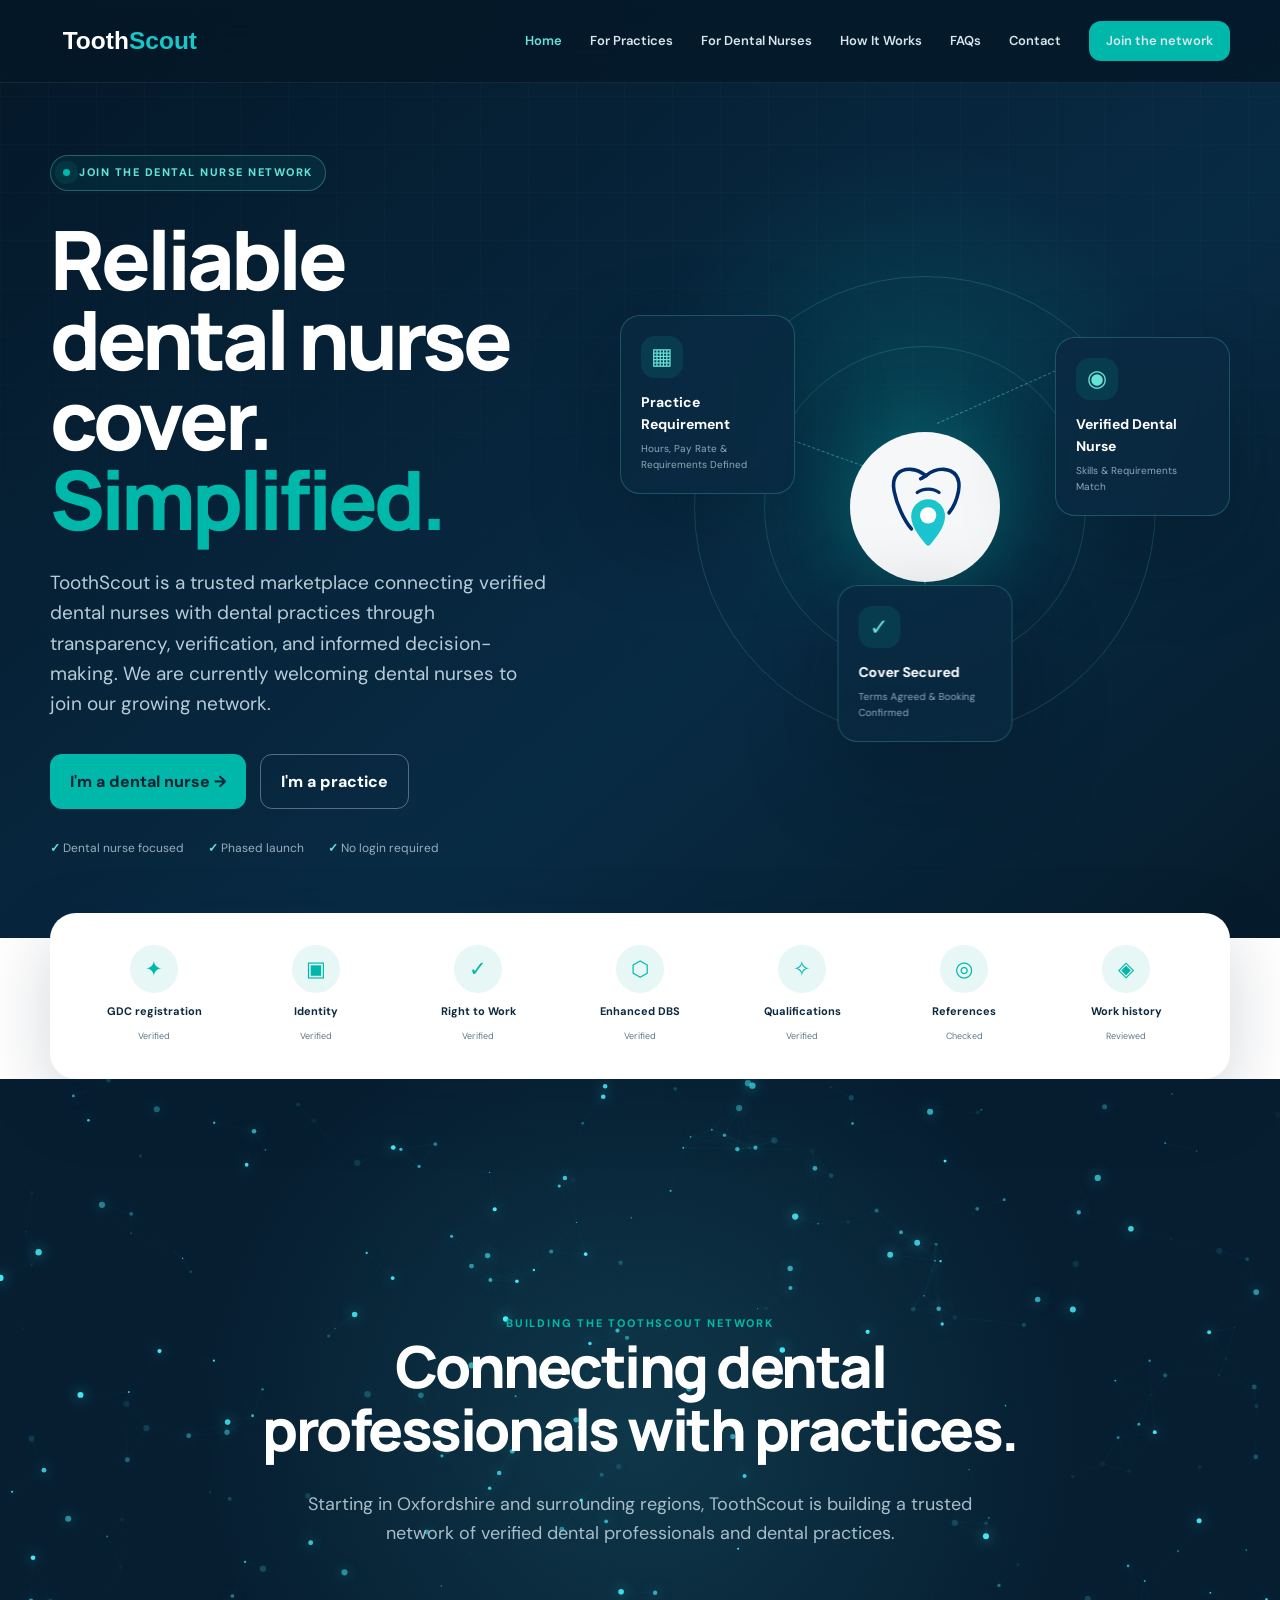
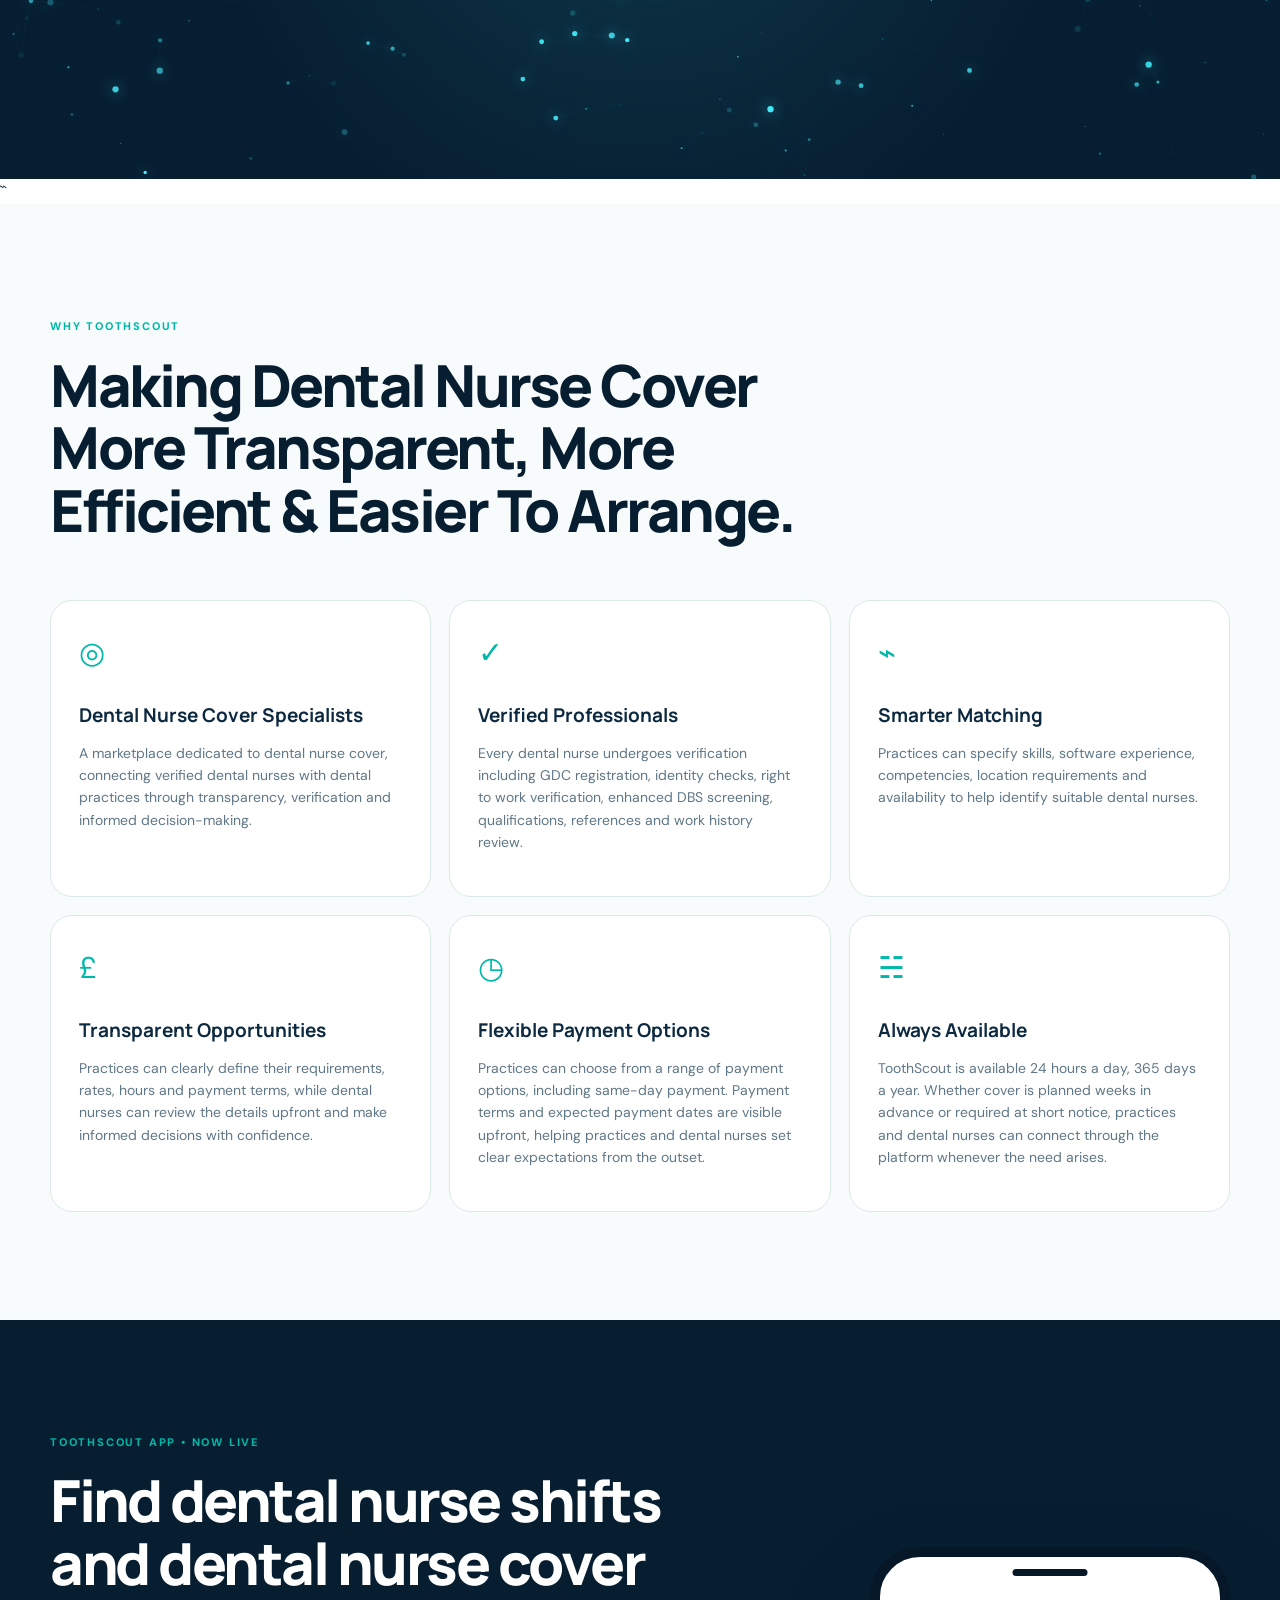
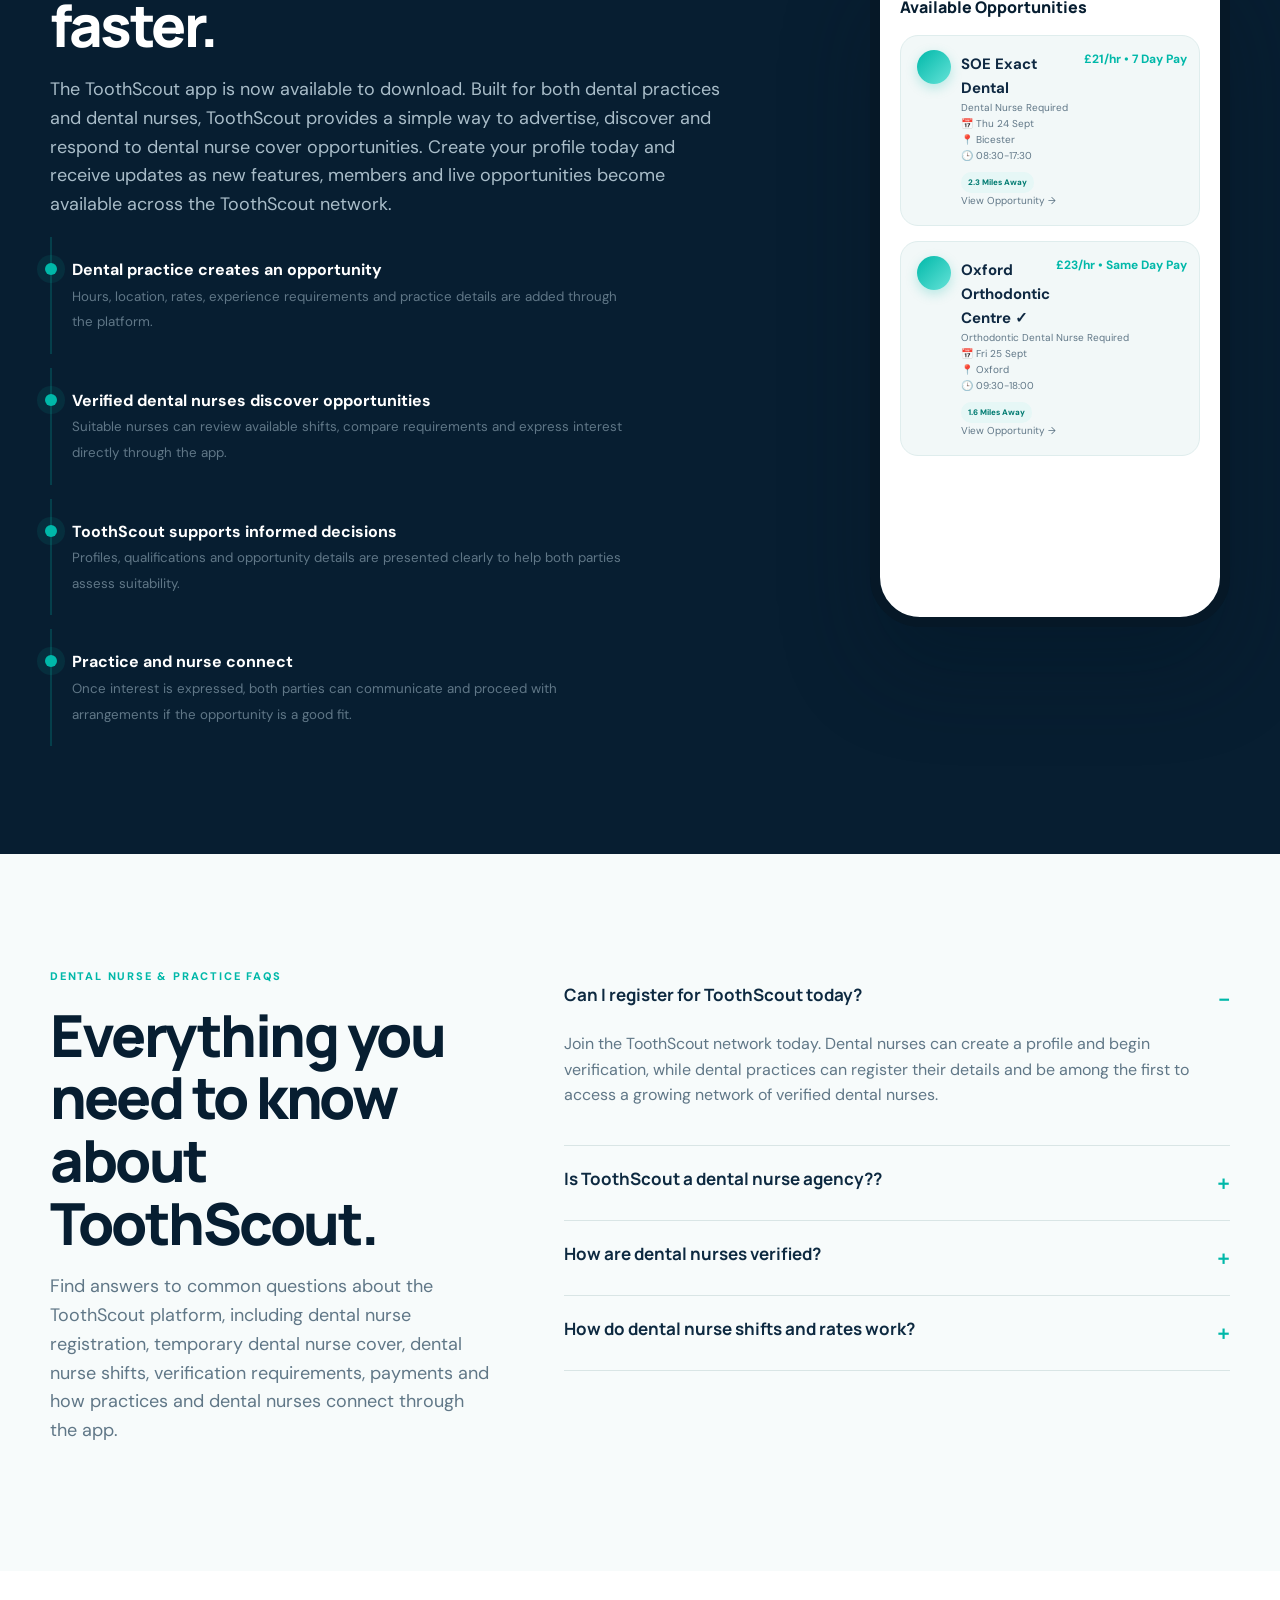
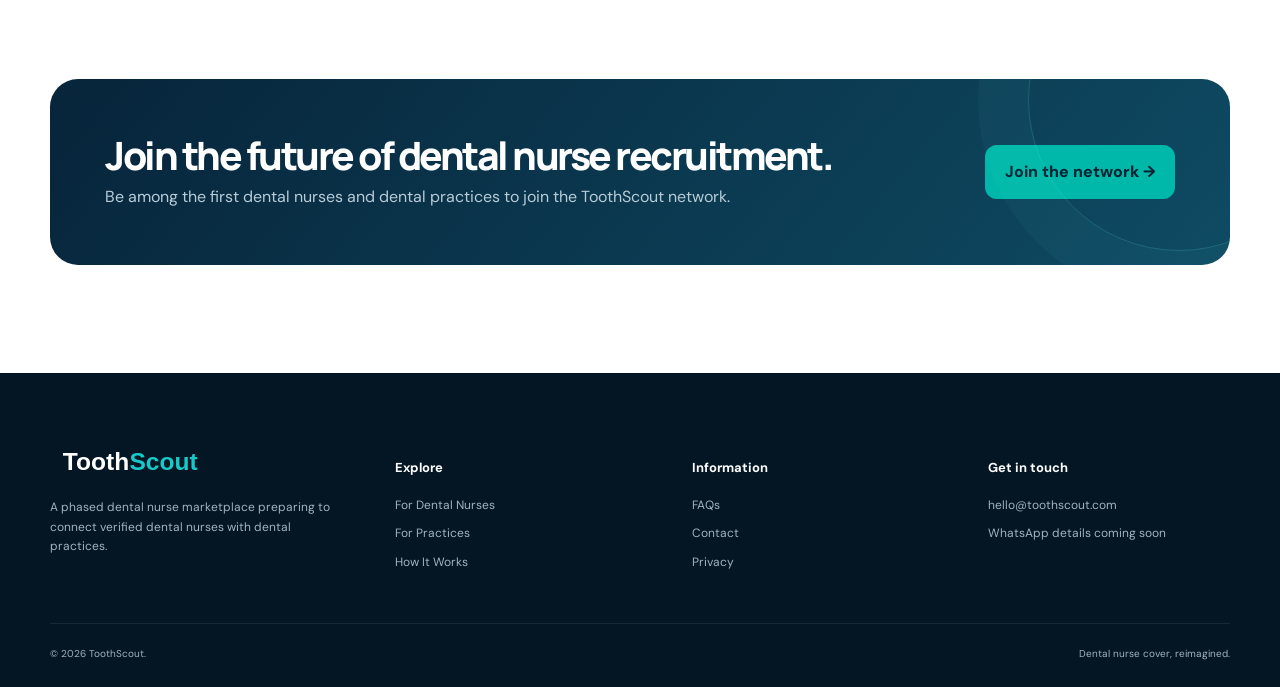
==== commit 07b31a1c: "Update index.html" ====
--- a/index.html
+++ b/index.html
@@ -1 +1 @@
-<!doctype html><html lang="en-GB"><head><meta charset="utf-8"><meta name="viewport" content="width=device-width,initial-scale=1"><meta name="theme-color" content="#071e31"><title>ToothScout | Dental Nurse Network Launch</title><meta name="description" content="Join the ToothScout dental nurse network. A phased marketplace preparing verified dental nurses and dental practices for transparent opportunities and informed matching."><meta name="robots" content="index,follow,max-image-preview:large"><link rel="canonical" href="https://toothscout.com/"><meta property="og:type" content="website"><meta property="og:title" content="ToothScout | Dental Nurse Network Launch"><meta property="og:description" content="Join the ToothScout dental nurse network. A phased marketplace preparing verified dental nurses and dental practices for transparent opportunities and informed matching."><meta property="og:url" content="https://toothscout.com/"><link rel="icon" href="davison.svg" type="image/svg+xml"> <link rel="shortcut icon" href="davison.svg"><link rel="stylesheet" href="styles.css"><script type="application/ld+json">{"@context":"https://schema.org","@type":"Organization","name":"ToothScout","url":"https://toothscout.com/","description":"A dental nurse matching marketplace preparing to connect verified dental nurses with dental practices."}</script></head><body><a class="skip" href="#main">Skip to content</a><header class="header"><div class="container nav"><a class="logo" href="index.html"><img src="logo-wordmark.svg" alt="ToothScout dental nurse cover"></a><nav class="links"><a class="active" href="index.html">Home</a><a class="" href="practices.html">For Practices</a><a class="" href="nurses.html">For Dental Nurses</a><a class="" href="how-it-works.html">How It Works</a><a class="" href="index.html#faqs">FAQs</a><a class="" href="contact.html">Contact</a><a class="nav-cta" href="nurses.html#join">Join the network</a></nav><button class="menu" aria-label="Open navigation"><i></i><i></i></button></div></header><main id="main"><section class="hero"><div class="container hero-grid"><div class="reveal"><span class="eyebrow"><i></i>JOIN THE DENTAL NURSE NETWORK</span><h1>Reliable dental nurse cover. <em>Simplified.</em></h1><p class="lead">ToothScout is a trusted marketplace connecting verified dental nurses with dental practices through transparency, verification, and informed decision-making. We are currently welcoming dental nurses to join our growing network.</p><div class="actions"><a class="btn" href="nurses.html#join">I'm a dental nurse →</a><a class="btn ghost" href="practices.html">I'm a practice</a></div><div class="micro"><span><b>✓</b> Dental nurse focused</span><span><b>✓</b> Phased launch</span><span><b>✓</b> No login required</span></div></div><div class="network reveal"><div class="route route-a"></div><div class="route route-b"></div><div class="route route-c"></div><div class="node node-one"><div class="icon">▦</div><b>Practice Requirement</b><small>Hours, Pay Rate & Requirements Defined</small></div><div class="hub"><img src="logo-mark.svg" alt="ToothScout matching hub"></div><div class="node node-two"><div class="icon">◉</div><b>Verified Dental Nurse</b><small>Skills & Requirements Match</small></div><div class="node node-three"><div class="icon">✓</div><b>Cover Secured</b><small>Terms Agreed & Booking Confirmed</small></div></div></div></section><div class="container trustbar reveal"><article><span>✦</span><b>GDC registration</b><small>Verified</small></article><article><span>▣</span><b>Identity</b><small>Verified</small></article><article><span>✓</span><b>Right to Work</b><small>Verified</small></article><article><span>⬡</span><b>Enhanced DBS</b><small>Verified</small></article><article><span>✧</span><b>Qualifications</b><small>Verified</small></article><article><span>◎</span><b>References</b><small>Checked</small></article><article><span>◈</span><b>Work history</b><small>Reviewed</small></article></div><section class="section dark-section particle-section"><div class="particle-canvas-wrap"><canvas id="particleCanvas"></canvas></div><div class="container particle-content"><span class="kicker">BUILDING THE TOOTHSCOUT NETWORK</span><h2>Building the dental workforce network for Oxfordshire and surrounding regions.</h2><p class="section-copy">Connecting dental nurses, dental professionals and practices through ToothScout.</p></div></section>``<section class="section light-section"><div class="container"><div class="section-head reveal"><span class="kicker">Why ToothScout</span><h2>Making Dental Nurse Cover More Transparent, More Efficient & Easier To Arrange.</h2></div><div class="advantages"><article class="advantage reveal"><div class="icon">◎</div><h3>Dental Nurse Cover Specialists</h3><p>A marketplace dedicated to dental nurse cover, connecting verified dental nurses with dental practices through transparency, verification and informed decision-making.</p></article><article class="advantage reveal"><div class="icon">✓</div><h3>Verified Professionals</h3><p>Every dental nurse undergoes verification including GDC registration, identity checks, right to work verification, enhanced DBS screening, qualifications, references and work history review.</p></article><article class="advantage reveal"><div class="icon">⌁</div><h3>Smarter Matching</h3><p>Practices can specify skills, software experience, competencies, location requirements and availability to help identify suitable dental nurses.</p></article><article class="advantage reveal"><div class="icon">£</div><h3>Transparent Opportunities</h3><p>Practices can clearly define their requirements, rates, hours and payment terms, while dental nurses can review the details upfront and make informed decisions with confidence.</p></article><article class="advantage reveal"><div class="icon">◷</div><h3>Flexible Payment Options</h3><p>Practices can choose from a range of payment options, including same-day payment. Payment terms and expected payment dates are visible upfront, helping practices and dental nurses set clear expectations from the outset.</p></article><article class="advantage reveal"><div class="icon">☵</div><h3>Always Available</h3><p>ToothScout is available 24 hours a day, 365 days a year. Whether cover is planned weeks in advance or required at short notice, practices and dental nurses can connect through the platform whenever the need arises.</p></article></div></div></section><section class="section dark-section"><div class="container demo"><div class="reveal"><span class="kicker">TOOTHSCOUT APP • NOW LIVE</span><h2>Find dental nurse shifts and dental nurse cover faster.</h2><p class="section-copy">The ToothScout app is now available to download. Built for both dental practices and dental nurses, ToothScout provides a simple way to advertise, discover and respond to dental nurse cover opportunities. Create your profile today and receive updates as new features, members and live opportunities become available across the ToothScout network.</p><div class="storyline"><div class="story"><b>Dental practice creates an opportunity</b><small>Hours, location, rates, experience requirements and practice details are added through the platform.</small></div><div class="story"><b>Verified dental nurses discover opportunities</b><small>Suitable nurses can review available shifts, compare requirements and express interest directly through the app.</small></div><div class="story"><b>ToothScout supports informed decisions</b><small>Profiles, qualifications and opportunity details are presented clearly to help both parties assess suitability.</small></div><div class="story"><b>Practice and nurse connect</b><small>Once interest is expressed, both parties can communicate and proceed with arrangements if the opportunity is a good fit.</small></div></div></div><div class="phone"> <div class="app-head">  Available Opportunities </div> <div class="shift"> <div class="practice-logo"></div> <b>SOE Exact Dental </b> <small>Dental Nurse Required</small> <small>📅 Thu 24 Sept</small> <small>📍 Bicester</small> <small>🕒 08:30-17:30</small> <strong>£21/hr • 7 Day Pay</strong> <span class="tag">2.3 Miles Away</span> <small class="view-link">    View Opportunity → </small> </div> <div class="shift"> <div class="practice-logo"></div> <b>Oxford Orthodontic Centre ✓</b> <small>    Orthodontic Dental Nurse Required </small> <small>📅 Fri 25 Sept</small> <small> 📍  Oxford</small> <small>🕒 09:30-18:00</small> <strong>£23/hr • Same Day Pay </strong> <span class="tag">1.6 Miles Away </span> <small class="view-link">    View Opportunity → </small> </div> <div class="view-more">  View All Opportunities → </div> </div></div></div></section><section class="section light-section" id="faqs"><div class="container form-wrap"><div class="reveal"><span class="kicker">DENTAL NURSE & PRACTICE FAQs</span><h2>Everything you need to know about ToothScout.</h2><p class="section-copy">Find answers to common questions about the ToothScout platform, including dental nurse registration, temporary dental nurse cover, dental nurse shifts, verification requirements, payments and how practices and dental nurses connect through the app.</p></div><div class="faq reveal"><details open><summary>Can I register for ToothScout today?</summary><p>Join the ToothScout network today. Dental nurses can create a profile and begin verification, while dental practices can register their details and be among the first to access a growing network of verified dental nurses.</p></details><details><summary>Is ToothScout a dental nurse agency??</summary><p>ToothScout brings together the best parts of a dental nurse agency and a modern digital platform. Dental practices can quickly find suitable cover, dental nurses can discover opportunities more easily and both benefit from a transparent process supported by the ToothScout team.</p></details><details><summary>How are dental nurses verified?</summary><p>Trust and transparency are fundamental to the ToothScout platform. To achieve verified status, dental nurses complete a verification process that includes validation of GDC registration, right to work documentation and other relevant professional credentials. This helps maintain a high-quality network for both dental nurses and dental practices.</p></details><details><summary>How do dental nurse shifts and rates work?</summary><p>Practices can specify information such as shift times, location, rates and payment arrangements, allowing dental nurses to review opportunities before expressing interest.</p></details></div></div></section><section class="section"><div class="container cta-band reveal"><div><h2>Join the future of dental nurse recruitment.</h2><p>Be among the first dental nurses and dental practices to join the ToothScout network.</p></div><a class="btn" href="nurses.html#join">Join the network →</a></div></section></main><footer class="footer"><div class="container footer-grid"><div><img src="logo-wordmark.svg" alt="ToothScout"><p>A phased dental nurse marketplace preparing to connect verified dental nurses with dental practices.</p></div><div><h4>Explore</h4><a href="nurses.html">For Dental Nurses</a><a href="practices.html">For Practices</a><a href="how-it-works.html">How It Works</a></div><div><h4>Information</h4><a href="index.html#faqs">FAQs</a><a href="contact.html">Contact</a><a href="privacy.html">Privacy</a></div><div><h4>Get in touch</h4><a href="mailto:hello@toothscout.com">hello@toothscout.com</a><p>WhatsApp details coming soon</p></div></div><div class="container footer-bottom"><span>© 2026 ToothScout.</span><span>Dental nurse cover, reimagined.</span></div></footer><script src="script.js"></script></body></html>
+<!doctype html><html lang="en-GB"><head><meta charset="utf-8"><meta name="viewport" content="width=device-width,initial-scale=1"><meta name="theme-color" content="#071e31"><title>ToothScout | Dental Nurse Network Launch</title><meta name="description" content="Join the ToothScout dental nurse network. A phased marketplace preparing verified dental nurses and dental practices for transparent opportunities and informed matching."><meta name="robots" content="index,follow,max-image-preview:large"><link rel="canonical" href="https://toothscout.com/"><meta property="og:type" content="website"><meta property="og:title" content="ToothScout | Dental Nurse Network Launch"><meta property="og:description" content="Join the ToothScout dental nurse network. A phased marketplace preparing verified dental nurses and dental practices for transparent opportunities and informed matching."><meta property="og:url" content="https://toothscout.com/"><link rel="icon" href="davison.svg" type="image/svg+xml"> <link rel="shortcut icon" href="davison.svg"><link rel="stylesheet" href="styles.css"><script type="application/ld+json">{"@context":"https://schema.org","@type":"Organization","name":"ToothScout","url":"https://toothscout.com/","description":"A dental nurse matching marketplace preparing to connect verified dental nurses with dental practices."}</script></head><body><a class="skip" href="#main">Skip to content</a><header class="header"><div class="container nav"><a class="logo" href="index.html"><img src="logo-wordmark.svg" alt="ToothScout dental nurse cover"></a><nav class="links"><a class="active" href="index.html">Home</a><a class="" href="practices.html">For Practices</a><a class="" href="nurses.html">For Dental Nurses</a><a class="" href="how-it-works.html">How It Works</a><a class="" href="index.html#faqs">FAQs</a><a class="" href="contact.html">Contact</a><a class="nav-cta" href="nurses.html#join">Join the network</a></nav><button class="menu" aria-label="Open navigation"><i></i><i></i></button></div></header><main id="main"><section class="hero"><div class="container hero-grid"><div class="reveal"><span class="eyebrow"><i></i>JOIN THE DENTAL NURSE NETWORK</span><h1>Reliable dental nurse cover. <em>Simplified.</em></h1><p class="lead">ToothScout is a trusted marketplace connecting verified dental nurses with dental practices through transparency, verification, and informed decision-making. We are currently welcoming dental nurses to join our growing network.</p><div class="actions"><a class="btn" href="nurses.html#join">I'm a dental nurse →</a><a class="btn ghost" href="practices.html">I'm a practice</a></div><div class="micro"><span><b>✓</b> Dental nurse focused</span><span><b>✓</b> Phased launch</span><span><b>✓</b> No login required</span></div></div><div class="network reveal"><div class="route route-a"></div><div class="route route-b"></div><div class="route route-c"></div><div class="node node-one"><div class="icon">▦</div><b>Practice Requirement</b><small>Hours, Pay Rate & Requirements Defined</small></div><div class="hub"><img src="logo-mark.svg" alt="ToothScout matching hub"></div><div class="node node-two"><div class="icon">◉</div><b>Verified Dental Nurse</b><small>Skills & Requirements Match</small></div><div class="node node-three"><div class="icon">✓</div><b>Cover Secured</b><small>Terms Agreed & Booking Confirmed</small></div></div></div></section><div class="container trustbar reveal"><article><span>✦</span><b>GDC registration</b><small>Verified</small></article><article><span>▣</span><b>Identity</b><small>Verified</small></article><article><span>✓</span><b>Right to Work</b><small>Verified</small></article><article><span>⬡</span><b>Enhanced DBS</b><small>Verified</small></article><article><span>✧</span><b>Qualifications</b><small>Verified</small></article><article><span>◎</span><b>References</b><small>Checked</small></article><article><span>◈</span><b>Work history</b><small>Reviewed</small></article></div><section class="section dark-section particle-section"><div class="particle-canvas-wrap"><canvas id="particleCanvas"></canvas></div><div class="container particle-content"><span class="kicker">BUILDING THE TOOTHSCOUT NETWORK</span><h2>Connecting dental professionals with practices.</h2><p class="section-copy">Starting in Oxfordshire and surrounding regions, ToothScout is building a trusted network of verified dental professionals and dental practices.</p></div></section>``<section class="section light-section"><div class="container"><div class="section-head reveal"><span class="kicker">Why ToothScout</span><h2>Making Dental Nurse Cover More Transparent, More Efficient & Easier To Arrange.</h2></div><div class="advantages"><article class="advantage reveal"><div class="icon">◎</div><h3>Dental Nurse Cover Specialists</h3><p>A marketplace dedicated to dental nurse cover, connecting verified dental nurses with dental practices through transparency, verification and informed decision-making.</p></article><article class="advantage reveal"><div class="icon">✓</div><h3>Verified Professionals</h3><p>Every dental nurse undergoes verification including GDC registration, identity checks, right to work verification, enhanced DBS screening, qualifications, references and work history review.</p></article><article class="advantage reveal"><div class="icon">⌁</div><h3>Smarter Matching</h3><p>Practices can specify skills, software experience, competencies, location requirements and availability to help identify suitable dental nurses.</p></article><article class="advantage reveal"><div class="icon">£</div><h3>Transparent Opportunities</h3><p>Practices can clearly define their requirements, rates, hours and payment terms, while dental nurses can review the details upfront and make informed decisions with confidence.</p></article><article class="advantage reveal"><div class="icon">◷</div><h3>Flexible Payment Options</h3><p>Practices can choose from a range of payment options, including same-day payment. Payment terms and expected payment dates are visible upfront, helping practices and dental nurses set clear expectations from the outset.</p></article><article class="advantage reveal"><div class="icon">☵</div><h3>Always Available</h3><p>ToothScout is available 24 hours a day, 365 days a year. Whether cover is planned weeks in advance or required at short notice, practices and dental nurses can connect through the platform whenever the need arises.</p></article></div></div></section><section class="section dark-section"><div class="container demo"><div class="reveal"><span class="kicker">TOOTHSCOUT APP • NOW LIVE</span><h2>Find dental nurse shifts and dental nurse cover faster.</h2><p class="section-copy">The ToothScout app is now available to download. Built for both dental practices and dental nurses, ToothScout provides a simple way to advertise, discover and respond to dental nurse cover opportunities. Create your profile today and receive updates as new features, members and live opportunities become available across the ToothScout network.</p><div class="storyline"><div class="story"><b>Dental practice creates an opportunity</b><small>Hours, location, rates, experience requirements and practice details are added through the platform.</small></div><div class="story"><b>Verified dental nurses discover opportunities</b><small>Suitable nurses can review available shifts, compare requirements and express interest directly through the app.</small></div><div class="story"><b>ToothScout supports informed decisions</b><small>Profiles, qualifications and opportunity details are presented clearly to help both parties assess suitability.</small></div><div class="story"><b>Practice and nurse connect</b><small>Once interest is expressed, both parties can communicate and proceed with arrangements if the opportunity is a good fit.</small></div></div></div><div class="phone"> <div class="app-head">  Available Opportunities </div> <div class="shift"> <div class="practice-logo"></div> <b>SOE Exact Dental </b> <small>Dental Nurse Required</small> <small>📅 Thu 24 Sept</small> <small>📍 Bicester</small> <small>🕒 08:30-17:30</small> <strong>£21/hr • 7 Day Pay</strong> <span class="tag">2.3 Miles Away</span> <small class="view-link">    View Opportunity → </small> </div> <div class="shift"> <div class="practice-logo"></div> <b>Oxford Orthodontic Centre ✓</b> <small>    Orthodontic Dental Nurse Required </small> <small>📅 Fri 25 Sept</small> <small> 📍  Oxford</small> <small>🕒 09:30-18:00</small> <strong>£23/hr • Same Day Pay </strong> <span class="tag">1.6 Miles Away </span> <small class="view-link">    View Opportunity → </small> </div> <div class="view-more">  View All Opportunities → </div> </div></div></div></section><section class="section light-section" id="faqs"><div class="container form-wrap"><div class="reveal"><span class="kicker">DENTAL NURSE & PRACTICE FAQs</span><h2>Everything you need to know about ToothScout.</h2><p class="section-copy">Find answers to common questions about the ToothScout platform, including dental nurse registration, temporary dental nurse cover, dental nurse shifts, verification requirements, payments and how practices and dental nurses connect through the app.</p></div><div class="faq reveal"><details open><summary>Can I register for ToothScout today?</summary><p>Join the ToothScout network today. Dental nurses can create a profile and begin verification, while dental practices can register their details and be among the first to access a growing network of verified dental nurses.</p></details><details><summary>Is ToothScout a dental nurse agency??</summary><p>ToothScout brings together the best parts of a dental nurse agency and a modern digital platform. Dental practices can quickly find suitable cover, dental nurses can discover opportunities more easily and both benefit from a transparent process supported by the ToothScout team.</p></details><details><summary>How are dental nurses verified?</summary><p>Trust and transparency are fundamental to the ToothScout platform. To achieve verified status, dental nurses complete a verification process that includes validation of GDC registration, right to work documentation and other relevant professional credentials. This helps maintain a high-quality network for both dental nurses and dental practices.</p></details><details><summary>How do dental nurse shifts and rates work?</summary><p>Practices can specify information such as shift times, location, rates and payment arrangements, allowing dental nurses to review opportunities before expressing interest.</p></details></div></div></section><section class="section"><div class="container cta-band reveal"><div><h2>Join the future of dental nurse recruitment.</h2><p>Be among the first dental nurses and dental practices to join the ToothScout network.</p></div><a class="btn" href="nurses.html#join">Join the network →</a></div></section></main><footer class="footer"><div class="container footer-grid"><div><img src="logo-wordmark.svg" alt="ToothScout"><p>A phased dental nurse marketplace preparing to connect verified dental nurses with dental practices.</p></div><div><h4>Explore</h4><a href="nurses.html">For Dental Nurses</a><a href="practices.html">For Practices</a><a href="how-it-works.html">How It Works</a></div><div><h4>Information</h4><a href="index.html#faqs">FAQs</a><a href="contact.html">Contact</a><a href="privacy.html">Privacy</a></div><div><h4>Get in touch</h4><a href="mailto:hello@toothscout.com">hello@toothscout.com</a><p>WhatsApp details coming soon</p></div></div><div class="container footer-bottom"><span>© 2026 ToothScout.</span><span>Dental nurse cover, reimagined.</span></div></footer><script src="script.js"></script></body></html>
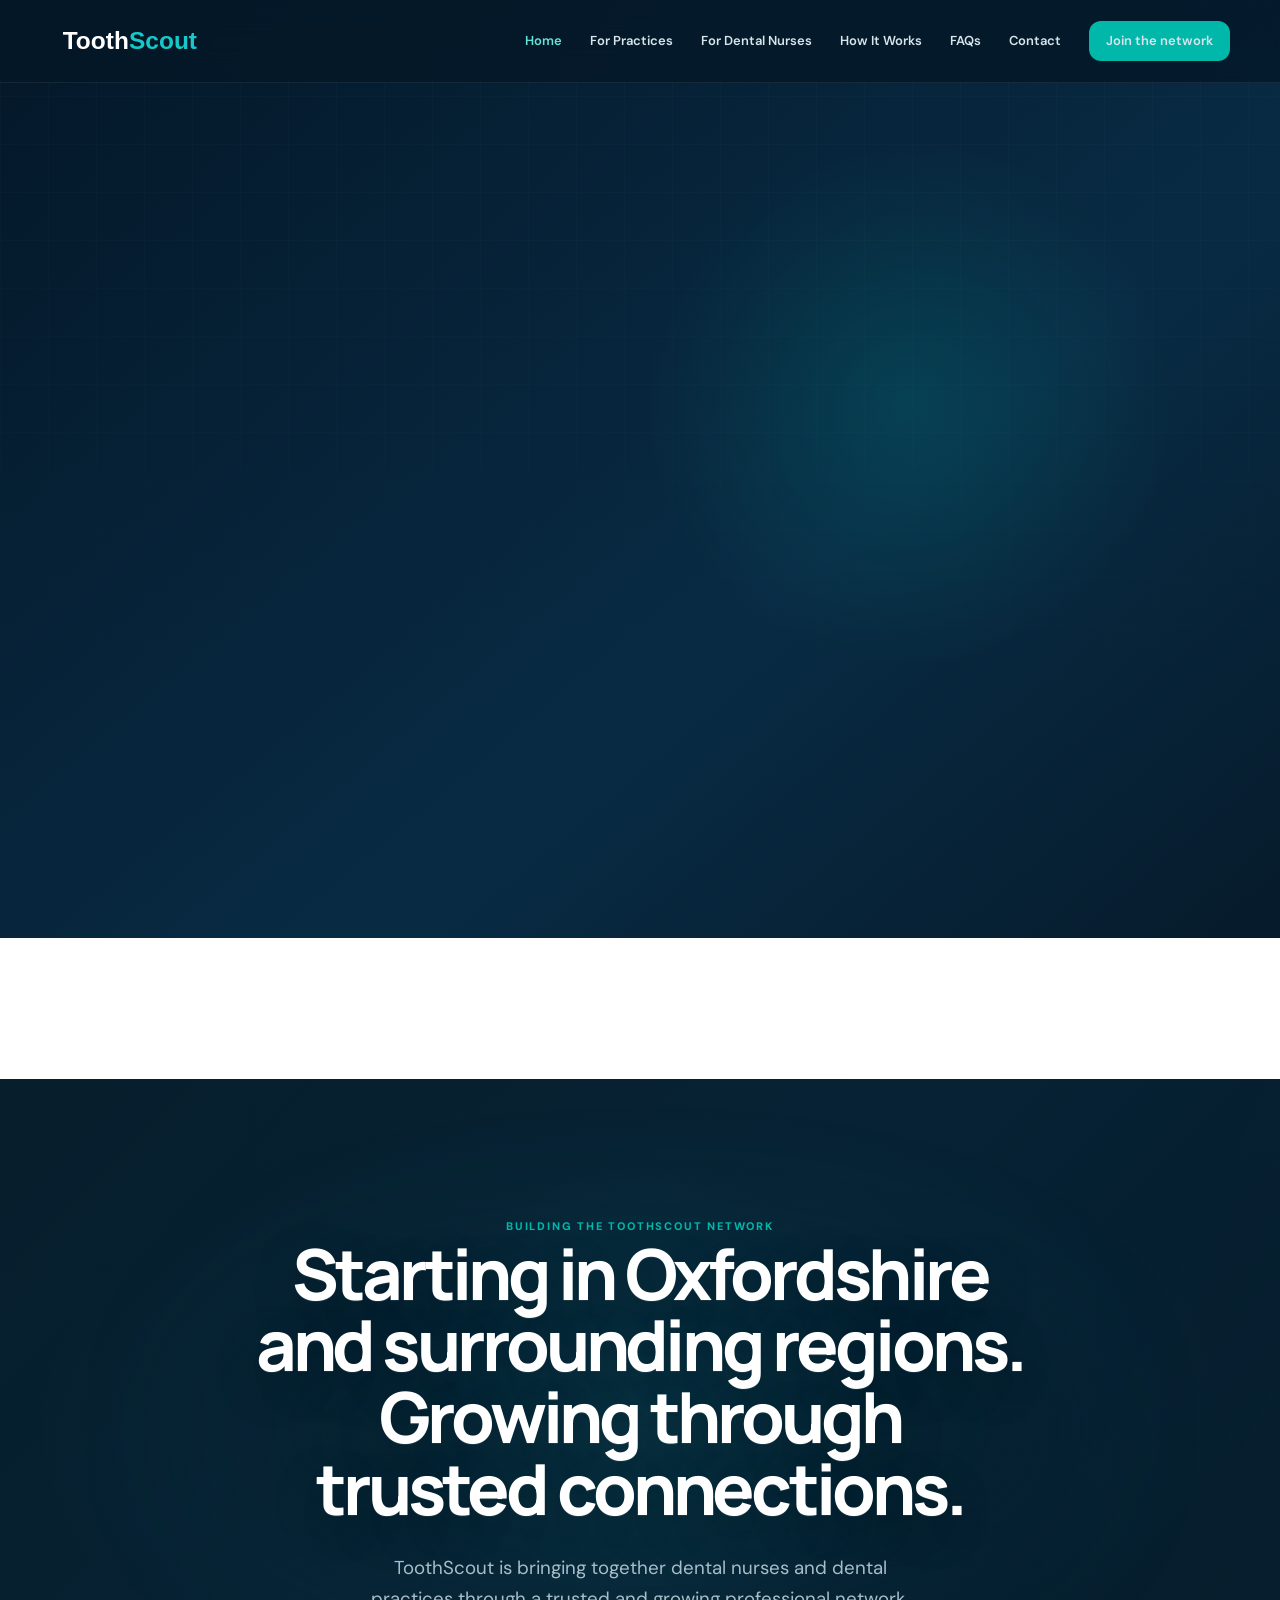
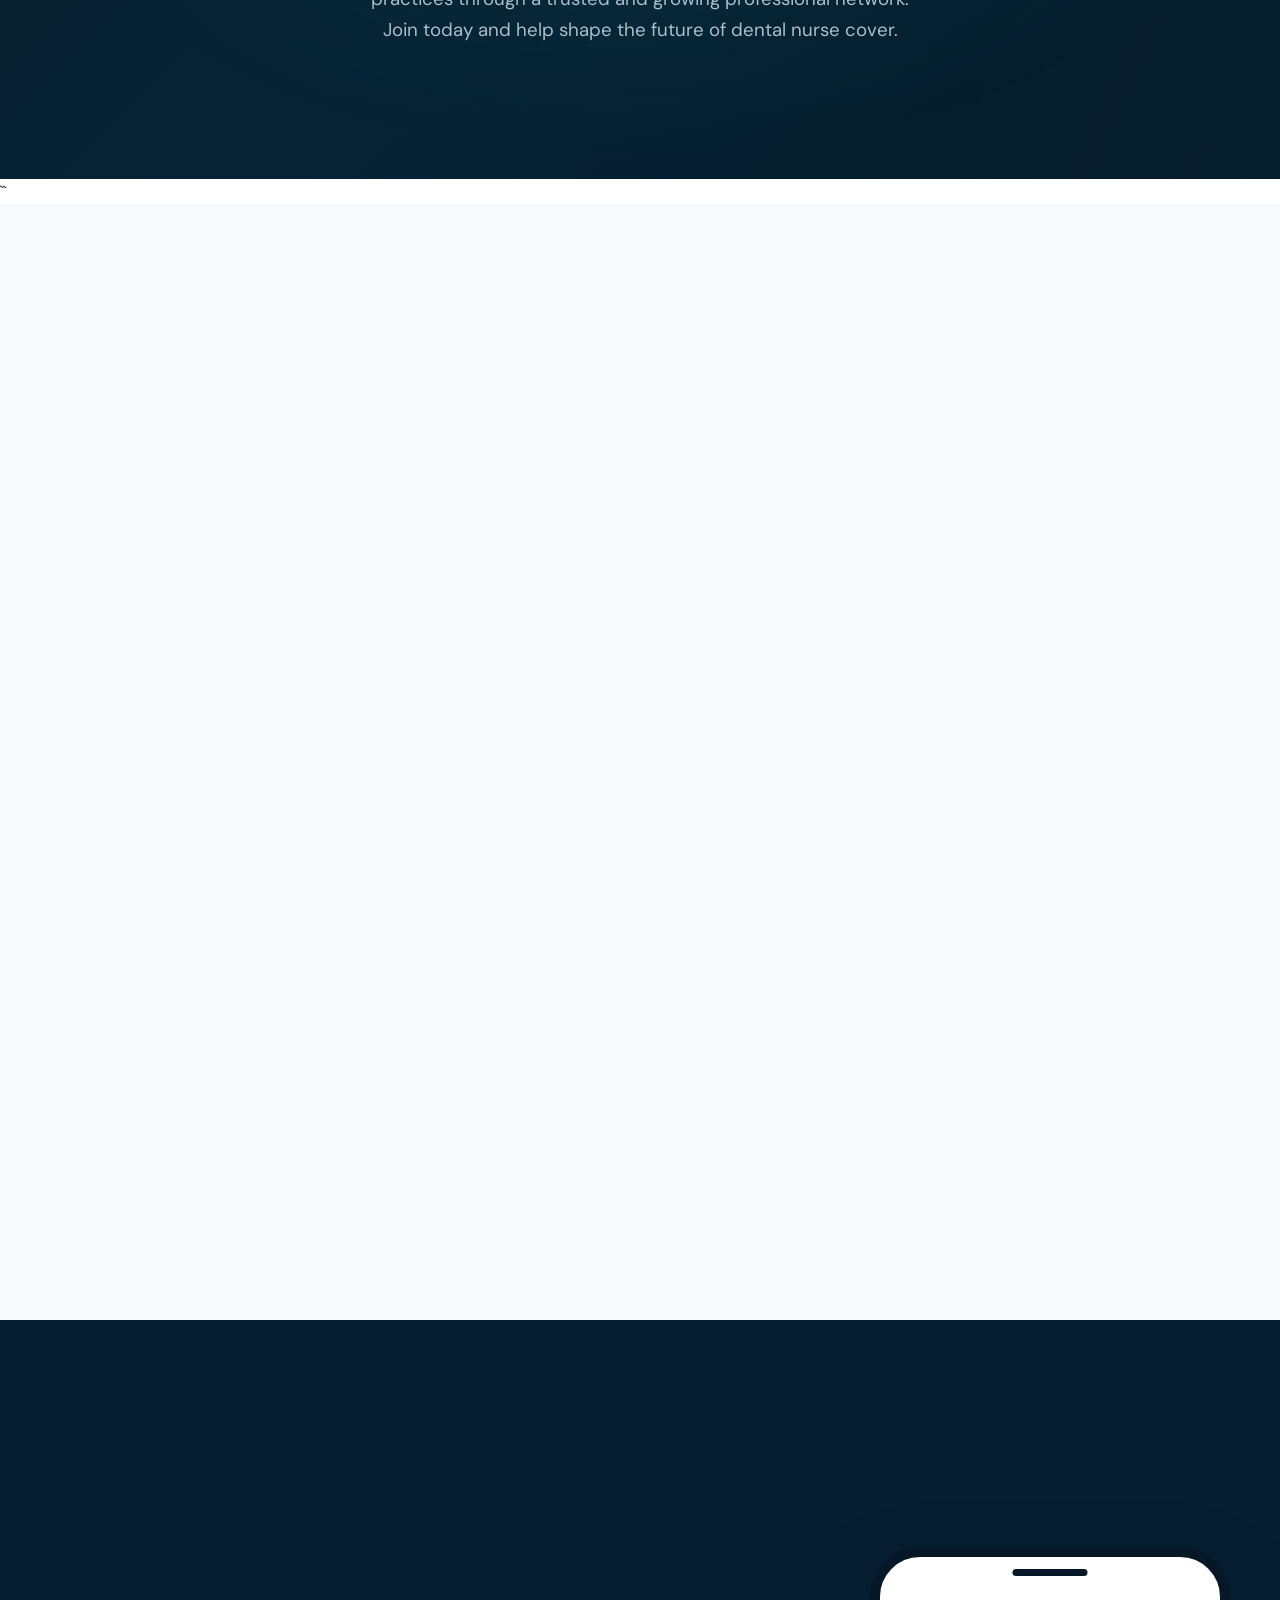
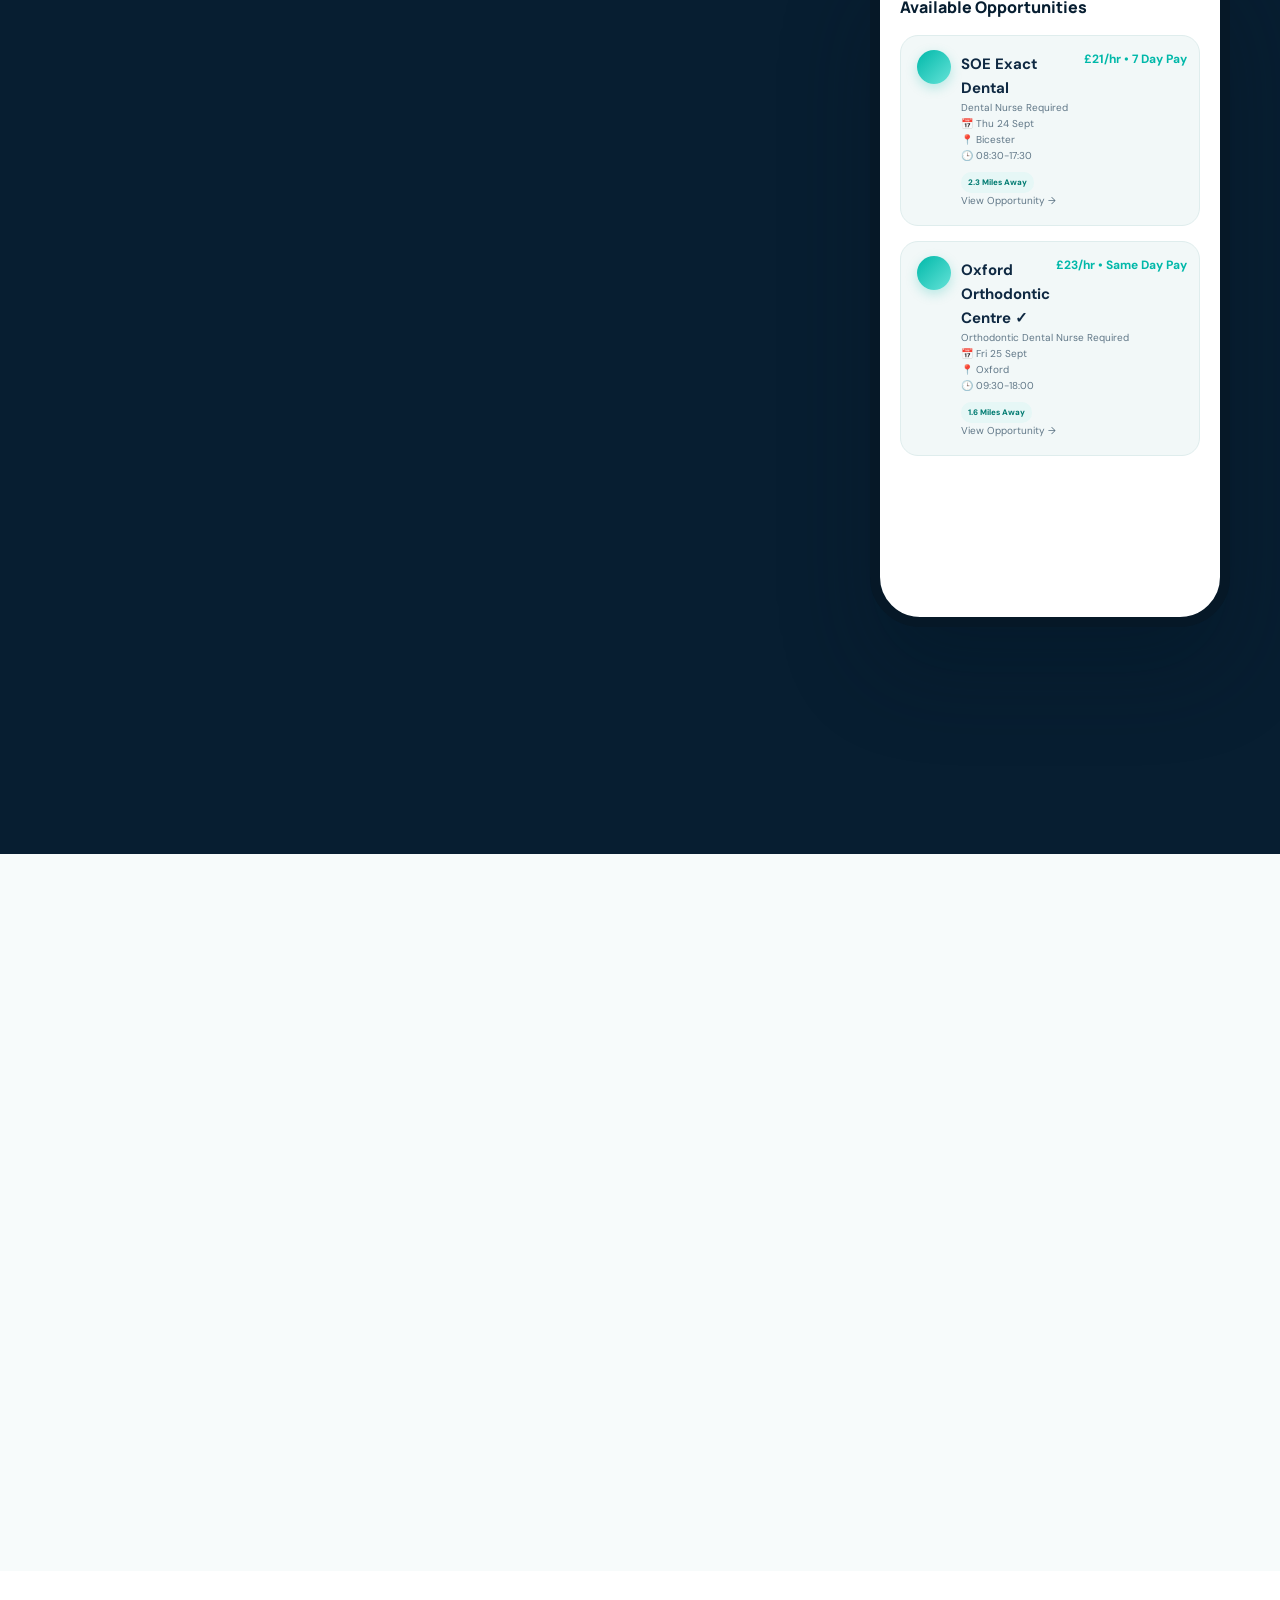
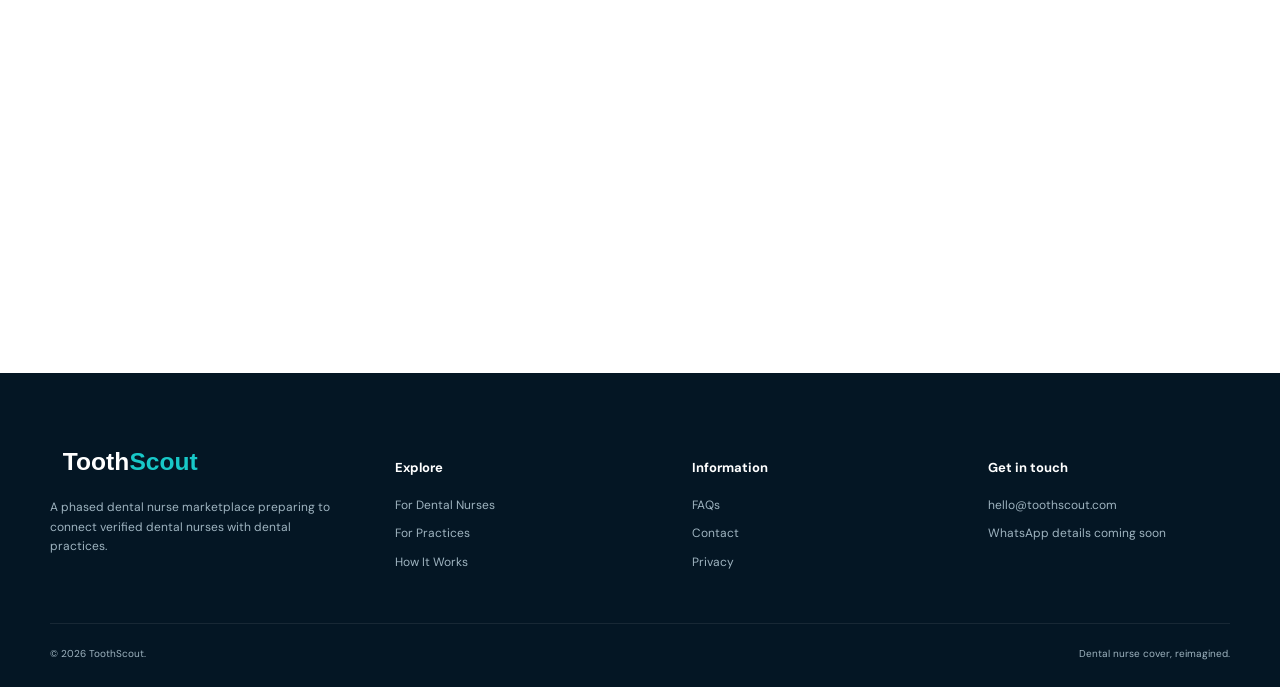
==== commit 840bdacc: "Working Version 01" ====
--- a/index.html
+++ b/index.html
@@ -1 +1 @@
-<!doctype html><html lang="en-GB"><head><meta charset="utf-8"><meta name="viewport" content="width=device-width,initial-scale=1"><meta name="theme-color" content="#071e31"><title>ToothScout | Dental Nurse Network Launch</title><meta name="description" content="Join the ToothScout dental nurse network. A phased marketplace preparing verified dental nurses and dental practices for transparent opportunities and informed matching."><meta name="robots" content="index,follow,max-image-preview:large"><link rel="canonical" href="https://toothscout.com/"><meta property="og:type" content="website"><meta property="og:title" content="ToothScout | Dental Nurse Network Launch"><meta property="og:description" content="Join the ToothScout dental nurse network. A phased marketplace preparing verified dental nurses and dental practices for transparent opportunities and informed matching."><meta property="og:url" content="https://toothscout.com/"><link rel="icon" href="davison.svg" type="image/svg+xml"> <link rel="shortcut icon" href="davison.svg"><link rel="stylesheet" href="styles.css"><script type="application/ld+json">{"@context":"https://schema.org","@type":"Organization","name":"ToothScout","url":"https://toothscout.com/","description":"A dental nurse matching marketplace preparing to connect verified dental nurses with dental practices."}</script></head><body><a class="skip" href="#main">Skip to content</a><header class="header"><div class="container nav"><a class="logo" href="index.html"><img src="logo-wordmark.svg" alt="ToothScout dental nurse cover"></a><nav class="links"><a class="active" href="index.html">Home</a><a class="" href="practices.html">For Practices</a><a class="" href="nurses.html">For Dental Nurses</a><a class="" href="how-it-works.html">How It Works</a><a class="" href="index.html#faqs">FAQs</a><a class="" href="contact.html">Contact</a><a class="nav-cta" href="nurses.html#join">Join the network</a></nav><button class="menu" aria-label="Open navigation"><i></i><i></i></button></div></header><main id="main"><section class="hero"><div class="container hero-grid"><div class="reveal"><span class="eyebrow"><i></i>JOIN THE DENTAL NURSE NETWORK</span><h1>Reliable dental nurse cover. <em>Simplified.</em></h1><p class="lead">ToothScout is a trusted marketplace connecting verified dental nurses with dental practices through transparency, verification, and informed decision-making. We are currently welcoming dental nurses to join our growing network.</p><div class="actions"><a class="btn" href="nurses.html#join">I'm a dental nurse →</a><a class="btn ghost" href="practices.html">I'm a practice</a></div><div class="micro"><span><b>✓</b> Dental nurse focused</span><span><b>✓</b> Phased launch</span><span><b>✓</b> No login required</span></div></div><div class="network reveal"><div class="route route-a"></div><div class="route route-b"></div><div class="route route-c"></div><div class="node node-one"><div class="icon">▦</div><b>Practice Requirement</b><small>Hours, Pay Rate & Requirements Defined</small></div><div class="hub"><img src="logo-mark.svg" alt="ToothScout matching hub"></div><div class="node node-two"><div class="icon">◉</div><b>Verified Dental Nurse</b><small>Skills & Requirements Match</small></div><div class="node node-three"><div class="icon">✓</div><b>Cover Secured</b><small>Terms Agreed & Booking Confirmed</small></div></div></div></section><div class="container trustbar reveal"><article><span>✦</span><b>GDC registration</b><small>Verified</small></article><article><span>▣</span><b>Identity</b><small>Verified</small></article><article><span>✓</span><b>Right to Work</b><small>Verified</small></article><article><span>⬡</span><b>Enhanced DBS</b><small>Verified</small></article><article><span>✧</span><b>Qualifications</b><small>Verified</small></article><article><span>◎</span><b>References</b><small>Checked</small></article><article><span>◈</span><b>Work history</b><small>Reviewed</small></article></div><section class="section dark-section particle-section"><div class="particle-canvas-wrap"><canvas id="particleCanvas"></canvas></div><div class="container particle-content"><span class="kicker">BUILDING THE TOOTHSCOUT NETWORK</span><h2>Connecting dental professionals with practices.</h2><p class="section-copy">Starting in Oxfordshire and surrounding regions, ToothScout is building a trusted network of verified dental professionals and dental practices.</p></div></section>``<section class="section light-section"><div class="container"><div class="section-head reveal"><span class="kicker">Why ToothScout</span><h2>Making Dental Nurse Cover More Transparent, More Efficient & Easier To Arrange.</h2></div><div class="advantages"><article class="advantage reveal"><div class="icon">◎</div><h3>Dental Nurse Cover Specialists</h3><p>A marketplace dedicated to dental nurse cover, connecting verified dental nurses with dental practices through transparency, verification and informed decision-making.</p></article><article class="advantage reveal"><div class="icon">✓</div><h3>Verified Professionals</h3><p>Every dental nurse undergoes verification including GDC registration, identity checks, right to work verification, enhanced DBS screening, qualifications, references and work history review.</p></article><article class="advantage reveal"><div class="icon">⌁</div><h3>Smarter Matching</h3><p>Practices can specify skills, software experience, competencies, location requirements and availability to help identify suitable dental nurses.</p></article><article class="advantage reveal"><div class="icon">£</div><h3>Transparent Opportunities</h3><p>Practices can clearly define their requirements, rates, hours and payment terms, while dental nurses can review the details upfront and make informed decisions with confidence.</p></article><article class="advantage reveal"><div class="icon">◷</div><h3>Flexible Payment Options</h3><p>Practices can choose from a range of payment options, including same-day payment. Payment terms and expected payment dates are visible upfront, helping practices and dental nurses set clear expectations from the outset.</p></article><article class="advantage reveal"><div class="icon">☵</div><h3>Always Available</h3><p>ToothScout is available 24 hours a day, 365 days a year. Whether cover is planned weeks in advance or required at short notice, practices and dental nurses can connect through the platform whenever the need arises.</p></article></div></div></section><section class="section dark-section"><div class="container demo"><div class="reveal"><span class="kicker">TOOTHSCOUT APP • NOW LIVE</span><h2>Find dental nurse shifts and dental nurse cover faster.</h2><p class="section-copy">The ToothScout app is now available to download. Built for both dental practices and dental nurses, ToothScout provides a simple way to advertise, discover and respond to dental nurse cover opportunities. Create your profile today and receive updates as new features, members and live opportunities become available across the ToothScout network.</p><div class="storyline"><div class="story"><b>Dental practice creates an opportunity</b><small>Hours, location, rates, experience requirements and practice details are added through the platform.</small></div><div class="story"><b>Verified dental nurses discover opportunities</b><small>Suitable nurses can review available shifts, compare requirements and express interest directly through the app.</small></div><div class="story"><b>ToothScout supports informed decisions</b><small>Profiles, qualifications and opportunity details are presented clearly to help both parties assess suitability.</small></div><div class="story"><b>Practice and nurse connect</b><small>Once interest is expressed, both parties can communicate and proceed with arrangements if the opportunity is a good fit.</small></div></div></div><div class="phone"> <div class="app-head">  Available Opportunities </div> <div class="shift"> <div class="practice-logo"></div> <b>SOE Exact Dental </b> <small>Dental Nurse Required</small> <small>📅 Thu 24 Sept</small> <small>📍 Bicester</small> <small>🕒 08:30-17:30</small> <strong>£21/hr • 7 Day Pay</strong> <span class="tag">2.3 Miles Away</span> <small class="view-link">    View Opportunity → </small> </div> <div class="shift"> <div class="practice-logo"></div> <b>Oxford Orthodontic Centre ✓</b> <small>    Orthodontic Dental Nurse Required </small> <small>📅 Fri 25 Sept</small> <small> 📍  Oxford</small> <small>🕒 09:30-18:00</small> <strong>£23/hr • Same Day Pay </strong> <span class="tag">1.6 Miles Away </span> <small class="view-link">    View Opportunity → </small> </div> <div class="view-more">  View All Opportunities → </div> </div></div></div></section><section class="section light-section" id="faqs"><div class="container form-wrap"><div class="reveal"><span class="kicker">DENTAL NURSE & PRACTICE FAQs</span><h2>Everything you need to know about ToothScout.</h2><p class="section-copy">Find answers to common questions about the ToothScout platform, including dental nurse registration, temporary dental nurse cover, dental nurse shifts, verification requirements, payments and how practices and dental nurses connect through the app.</p></div><div class="faq reveal"><details open><summary>Can I register for ToothScout today?</summary><p>Join the ToothScout network today. Dental nurses can create a profile and begin verification, while dental practices can register their details and be among the first to access a growing network of verified dental nurses.</p></details><details><summary>Is ToothScout a dental nurse agency??</summary><p>ToothScout brings together the best parts of a dental nurse agency and a modern digital platform. Dental practices can quickly find suitable cover, dental nurses can discover opportunities more easily and both benefit from a transparent process supported by the ToothScout team.</p></details><details><summary>How are dental nurses verified?</summary><p>Trust and transparency are fundamental to the ToothScout platform. To achieve verified status, dental nurses complete a verification process that includes validation of GDC registration, right to work documentation and other relevant professional credentials. This helps maintain a high-quality network for both dental nurses and dental practices.</p></details><details><summary>How do dental nurse shifts and rates work?</summary><p>Practices can specify information such as shift times, location, rates and payment arrangements, allowing dental nurses to review opportunities before expressing interest.</p></details></div></div></section><section class="section"><div class="container cta-band reveal"><div><h2>Join the future of dental nurse recruitment.</h2><p>Be among the first dental nurses and dental practices to join the ToothScout network.</p></div><a class="btn" href="nurses.html#join">Join the network →</a></div></section></main><footer class="footer"><div class="container footer-grid"><div><img src="logo-wordmark.svg" alt="ToothScout"><p>A phased dental nurse marketplace preparing to connect verified dental nurses with dental practices.</p></div><div><h4>Explore</h4><a href="nurses.html">For Dental Nurses</a><a href="practices.html">For Practices</a><a href="how-it-works.html">How It Works</a></div><div><h4>Information</h4><a href="index.html#faqs">FAQs</a><a href="contact.html">Contact</a><a href="privacy.html">Privacy</a></div><div><h4>Get in touch</h4><a href="mailto:hello@toothscout.com">hello@toothscout.com</a><p>WhatsApp details coming soon</p></div></div><div class="container footer-bottom"><span>© 2026 ToothScout.</span><span>Dental nurse cover, reimagined.</span></div></footer><script src="script.js"></script></body></html>
+<!doctype html><html lang="en-GB"><head><meta charset="utf-8"><meta name="viewport" content="width=device-width,initial-scale=1"><meta name="theme-color" content="#071e31"><title>ToothScout | Dental Nurse Network Launch</title><meta name="description" content="Join the ToothScout dental nurse network. A phased marketplace preparing verified dental nurses and dental practices for transparent opportunities and informed matching."><meta name="robots" content="index,follow,max-image-preview:large"><link rel="canonical" href="https://toothscout.com/"><meta property="og:type" content="website"><meta property="og:title" content="ToothScout | Dental Nurse Network Launch"><meta property="og:description" content="Join the ToothScout dental nurse network. A phased marketplace preparing verified dental nurses and dental practices for transparent opportunities and informed matching."><meta property="og:url" content="https://toothscout.com/"><link rel="icon" href="davison.svg" type="image/svg+xml"> <link rel="shortcut icon" href="davison.svg"><link rel="stylesheet" href="styles.css"><script type="application/ld+json">{"@context":"https://schema.org","@type":"Organization","name":"ToothScout","url":"https://toothscout.com/","description":"A dental nurse matching marketplace preparing to connect verified dental nurses with dental practices."}</script></head><body><a class="skip" href="#main">Skip to content</a><header class="header"><div class="container nav"><a class="logo" href="index.html"><img src="logo-wordmark.svg" alt="ToothScout dental nurse cover"></a><nav class="links"><a class="active" href="index.html">Home</a><a class="" href="practices.html">For Practices</a><a class="" href="nurses.html">For Dental Nurses</a><a class="" href="how-it-works.html">How It Works</a><a class="" href="index.html#faqs">FAQs</a><a class="" href="contact.html">Contact</a><a class="nav-cta" href="nurses.html#join">Join the network</a></nav><button class="menu" aria-label="Open navigation"><i></i><i></i></button></div></header><main id="main"><section class="hero"><div class="container hero-grid"><div class="reveal"><span class="eyebrow"><i></i>JOIN THE DENTAL NURSE NETWORK</span><h1>Reliable dental nurse cover. <em>Simplified.</em></h1><p class="lead">ToothScout is a trusted marketplace connecting verified dental nurses with dental practices through transparency, verification, and informed decision-making. We are currently welcoming dental nurses to join our growing network.</p><div class="actions"><a class="btn" href="nurses.html#join">I'm a dental nurse →</a><a class="btn ghost" href="practices.html">I'm a practice</a></div><div class="micro"><span><b>✓</b> Dental nurse focused</span><span><b>✓</b> Phased launch</span><span><b>✓</b> No login required</span></div></div><div class="network reveal"><div class="route route-a"></div><div class="route route-b"></div><div class="route route-c"></div><div class="node node-one"><div class="icon">▦</div><b>Practice Requirement</b><small>Hours, Pay Rate & Requirements Defined</small></div><div class="hub"><img src="logo-mark.svg" alt="ToothScout matching hub"></div><div class="node node-two"><div class="icon">◉</div><b>Verified Dental Nurse</b><small>Skills & Requirements Match</small></div><div class="node node-three"><div class="icon">✓</div><b>Cover Secured</b><small>Terms Agreed & Booking Confirmed</small></div></div></div></section><div class="container trustbar reveal"><article><span>✦</span><b>GDC registration</b><small>Verified</small></article><article><span>▣</span><b>Identity</b><small>Verified</small></article><article><span>✓</span><b>Right to Work</b><small>Verified</small></article><article><span>⬡</span><b>Enhanced DBS</b><small>Verified</small></article><article><span>✧</span><b>Qualifications</b><small>Verified</small></article><article><span>◎</span><b>References</b><small>Checked</small></article><article><span>◈</span><b>Work history</b><small>Reviewed</small></article></div><section class="section dark-section particle-section"><div class="particle-canvas-wrap"><canvas id="particleCanvas"></canvas></div><div class="container particle-content"><span class="kicker">BUILDING THE TOOTHSCOUT NETWORK</span><h2>Starting in Oxfordshire and surrounding regions. Growing through trusted connections.</h2><p class="section-copy">ToothScout is bringing together dental nurses and dental practices through a trusted and growing professional network. Join today and help shape the future of dental nurse cover.</p></div></section>``<section class="section light-section"><div class="container"><div class="section-head reveal"><span class="kicker">Why ToothScout</span><h2>Making Dental Nurse Cover More Transparent, More Efficient & Easier To Arrange.</h2></div><div class="advantages"><article class="advantage reveal"><div class="icon">◎</div><h3>Dental Nurse Cover Specialists</h3><p>A marketplace dedicated to dental nurse cover, connecting verified dental nurses with dental practices through transparency, verification and informed decision-making.</p></article><article class="advantage reveal"><div class="icon">✓</div><h3>Verified Professionals</h3><p>Every dental nurse undergoes verification including GDC registration, identity checks, right to work verification, enhanced DBS screening, qualifications, references and work history review.</p></article><article class="advantage reveal"><div class="icon">⌁</div><h3>Smarter Matching</h3><p>Practices can specify skills, software experience, competencies, location requirements and availability to help identify suitable dental nurses.</p></article><article class="advantage reveal"><div class="icon">£</div><h3>Transparent Opportunities</h3><p>Practices can clearly define their requirements, rates, hours and payment terms, while dental nurses can review the details upfront and make informed decisions with confidence.</p></article><article class="advantage reveal"><div class="icon">◷</div><h3>Flexible Payment Options</h3><p>Practices can choose from a range of payment options, including same-day payment. Payment terms and expected payment dates are visible upfront, helping practices and dental nurses set clear expectations from the outset.</p></article><article class="advantage reveal"><div class="icon">☵</div><h3>Always Available</h3><p>ToothScout is available 24 hours a day, 365 days a year. Whether cover is planned weeks in advance or required at short notice, practices and dental nurses can connect through the platform whenever the need arises.</p></article></div></div></section><section class="section dark-section"><div class="container demo"><div class="reveal"><span class="kicker">TOOTHSCOUT APP • NOW LIVE</span><h2>Find dental nurse shifts and dental nurse cover faster.</h2><p class="section-copy">The ToothScout app is now available to download. Built for both dental practices and dental nurses, ToothScout provides a simple way to advertise, discover and respond to dental nurse cover opportunities. Create your profile today and receive updates as new features, members and live opportunities become available across the ToothScout network.</p><div class="storyline"><div class="story"><b>Dental practice creates an opportunity</b><small>Hours, location, rates, experience requirements and practice details are added through the platform.</small></div><div class="story"><b>Verified dental nurses discover opportunities</b><small>Suitable nurses can review available shifts, compare requirements and express interest directly through the app.</small></div><div class="story"><b>ToothScout supports informed decisions</b><small>Profiles, qualifications and opportunity details are presented clearly to help both parties assess suitability.</small></div><div class="story"><b>Practice and nurse connect</b><small>Once interest is expressed, both parties can communicate and proceed with arrangements if the opportunity is a good fit.</small></div></div></div><div class="phone"> <div class="app-head">  Available Opportunities </div> <div class="shift"> <div class="practice-logo"></div> <b>SOE Exact Dental </b> <small>Dental Nurse Required</small> <small>📅 Thu 24 Sept</small> <small>📍 Bicester</small> <small>🕒 08:30-17:30</small> <strong>£21/hr • 7 Day Pay</strong> <span class="tag">2.3 Miles Away</span> <small class="view-link">    View Opportunity → </small> </div> <div class="shift"> <div class="practice-logo"></div> <b>Oxford Orthodontic Centre ✓</b> <small>    Orthodontic Dental Nurse Required </small> <small>📅 Fri 25 Sept</small> <small> 📍  Oxford</small> <small>🕒 09:30-18:00</small> <strong>£23/hr • Same Day Pay </strong> <span class="tag">1.6 Miles Away </span> <small class="view-link">    View Opportunity → </small> </div> <div class="view-more">  View All Opportunities → </div> </div></div></div></section><section class="section light-section" id="faqs"><div class="container form-wrap"><div class="reveal"><span class="kicker">DENTAL NURSE & PRACTICE FAQs</span><h2>Everything you need to know about ToothScout.</h2><p class="section-copy">Find answers to common questions about the ToothScout platform, including dental nurse registration, temporary dental nurse cover, dental nurse shifts, verification requirements, payments and how practices and dental nurses connect through the app.</p></div><div class="faq reveal"><details open><summary>Can I register for ToothScout today?</summary><p>Join the ToothScout network today. Dental nurses can create a profile and begin verification, while dental practices can register their details and be among the first to access a growing network of verified dental nurses.</p></details><details><summary>Is ToothScout a dental nurse agency??</summary><p>ToothScout brings together the best parts of a dental nurse agency and a modern digital platform. Dental practices can quickly find suitable cover, dental nurses can discover opportunities more easily and both benefit from a transparent process supported by the ToothScout team.</p></details><details><summary>How are dental nurses verified?</summary><p>Trust and transparency are fundamental to the ToothScout platform. To achieve verified status, dental nurses complete a verification process that includes validation of GDC registration, right to work documentation and other relevant professional credentials. This helps maintain a high-quality network for both dental nurses and dental practices.</p></details><details><summary>How do dental nurse shifts and rates work?</summary><p>Practices can specify information such as shift times, location, rates and payment arrangements, allowing dental nurses to review opportunities before expressing interest.</p></details></div></div></section><section class="section"><div class="container cta-band reveal"><div><h2>Join the future of dental nurse recruitment.</h2><p>Be among the first dental nurses and dental practices to join the ToothScout network.</p></div><a class="btn" href="nurses.html#join">Join the network →</a></div></section></main><footer class="footer"><div class="container footer-grid"><div><img src="logo-wordmark.svg" alt="ToothScout"><p>A phased dental nurse marketplace preparing to connect verified dental nurses with dental practices.</p></div><div><h4>Explore</h4><a href="nurses.html">For Dental Nurses</a><a href="practices.html">For Practices</a><a href="how-it-works.html">How It Works</a></div><div><h4>Information</h4><a href="index.html#faqs">FAQs</a><a href="contact.html">Contact</a><a href="privacy.html">Privacy</a></div><div><h4>Get in touch</h4><a href="mailto:hello@toothscout.com">hello@toothscout.com</a><p>WhatsApp details coming soon</p></div></div><div class="container footer-bottom"><span>© 2026 ToothScout.</span><span>Dental nurse cover, reimagined.</span></div></footer><script src="script.js"></script></body></html>
--- a/styles.css
+++ b/styles.css
@@ -288,4 +288,252 @@
     margin:14px auto 0 !important;
 }
 
-.particle-section{position:relative;overflow:hidden;min-height:700px;display:flex;align-items:center;justify-content:center}.particle-canvas-wrap{position:absolute;inset:0;z-index:1}#particleCanvas{width:100%;height:100%;display:block}.particle-content{position:relative;z-index:2;text-align:center;max-width:900px}.particle-content h2{max-width:850px;margin:0 auto 30px}.particle-content p{max-width:700px;margin:auto}.particle-section:before{content:"";position:absolute;inset:0;background:radial-gradient(circle at center,rgba(70,240,255,.12),transparent 60%);pointer-events:none;z-index:1}@media(max-width:768px){.particle-section{min-height:600px}}
+/* =====================================================
+   PREMIUM TOOTHSCOUT PARTICLE SECTION
+   ===================================================== */
+
+.particle-section {
+    position: relative;
+    display: flex;
+    min-height: 700px;
+    align-items: center;
+    justify-content: center;
+    overflow: hidden;
+    isolation: isolate;
+    background:
+        radial-gradient(
+            circle at 50% 48%,
+            rgba(22, 177, 201, 0.13) 0%,
+            rgba(5, 40, 57, 0.06) 34%,
+            transparent 65%
+        ),
+        linear-gradient(
+            135deg,
+            #071e2c 0%,
+            #062234 48%,
+            #041a29 100%
+        );
+}
+
+/* Soft premium glass illumination */
+
+.particle-section::before {
+    content: "";
+    position: absolute;
+    inset: 0;
+    z-index: 1;
+    pointer-events: none;
+    background:
+        radial-gradient(
+            ellipse at center,
+            rgba(105, 239, 255, 0.09) 0%,
+            rgba(51, 211, 235, 0.035) 35%,
+            transparent 68%
+        );
+}
+
+/* Fine glossy highlight across the whole section */
+
+.particle-section::after {
+    content: "";
+    position: absolute;
+    inset: 0;
+    z-index: 3;
+    pointer-events: none;
+    opacity: 0.32;
+    background:
+        linear-gradient(
+            115deg,
+            transparent 0%,
+            transparent 38%,
+            rgba(255, 255, 255, 0.025) 46%,
+            rgba(145, 241, 255, 0.055) 50%,
+            rgba(255, 255, 255, 0.018) 54%,
+            transparent 62%,
+            transparent 100%
+        );
+    background-size: 220% 100%;
+    animation: particleSectionShimmer 11s ease-in-out infinite;
+}
+
+.particle-canvas-wrap {
+    position: absolute;
+    inset: 0;
+    z-index: 1;
+}
+
+#particleCanvas {
+    display: block;
+    width: 100%;
+    height: 100%;
+}
+
+/* =====================================================
+   CONTENT
+   ===================================================== */
+
+.particle-content {
+    position: relative;
+    z-index: 4;
+    width: min(920px, calc(100% - 40px));
+    margin: auto;
+    text-align: center;
+    pointer-events: none;
+}
+
+.particle-content::before {
+    content: "";
+    position: absolute;
+    width: min(850px, 100%);
+    height: 360px;
+    top: 50%;
+    left: 50%;
+    z-index: -1;
+    border-radius: 50%;
+    background: rgba(4, 28, 42, 0.44);
+    filter: blur(64px);
+    transform: translate(-50%, -50%);
+}
+
+.particle-label {
+    display: inline-flex;
+    align-items: center;
+    gap: 10px;
+    margin-bottom: 18px;
+    color: #2ce3e7;
+    font-size: 0.72rem;
+    font-weight: 750;
+    letter-spacing: 0.18em;
+    text-transform: uppercase;
+    text-shadow: 0 0 18px rgba(44, 227, 231, 0.22);
+}
+
+.particle-label::before {
+    content: "";
+    width: 6px;
+    height: 6px;
+    border-radius: 50%;
+    background: #58f3ff;
+    box-shadow:
+        0 0 7px #58f3ff,
+        0 0 18px rgba(88, 243, 255, 0.75);
+    animation: particleStatusPulse 2.2s ease-in-out infinite;
+}
+
+.particle-content h2 {
+    max-width: 880px;
+    margin: 0 auto 28px;
+    color: #ffffff;
+    font-size: clamp(2.8rem, 5.5vw, 5.7rem);
+    font-weight: 750;
+    line-height: 1.02;
+    letter-spacing: -0.055em;
+    text-wrap: balance;
+    text-shadow:
+        0 1px 0 rgba(255, 255, 255, 0.08),
+        0 14px 50px rgba(0, 0, 0, 0.22);
+}
+
+.particle-content p {
+    max-width: 720px;
+    margin: auto;
+    color: rgba(213, 232, 238, 0.75);
+    font-size: clamp(1rem, 1.5vw, 1.17rem);
+    line-height: 1.65;
+    text-wrap: balance;
+}
+
+/* =====================================================
+   CSS ANIMATIONS
+   ===================================================== */
+
+@keyframes particleStatusPulse {
+    0%,
+    100% {
+        opacity: 0.55;
+        transform: scale(0.8);
+    }
+
+    50% {
+        opacity: 1;
+        transform: scale(1.35);
+    }
+}
+
+@keyframes particleSectionShimmer {
+    0%,
+    25% {
+        background-position: 180% center;
+    }
+
+    70%,
+    100% {
+        background-position: -80% center;
+    }
+}
+
+/* =====================================================
+   TABLET
+   ===================================================== */
+
+@media (max-width: 900px) {
+    .particle-section {
+        min-height: 650px;
+    }
+
+    .particle-content {
+        width: min(760px, calc(100% - 36px));
+    }
+
+    .particle-content h2 {
+        letter-spacing: -0.045em;
+    }
+}
+
+/* =====================================================
+   MOBILE
+   ===================================================== */
+
+@media (max-width: 768px) {
+    .particle-section {
+        min-height: 600px;
+    }
+
+    .particle-content {
+        width: calc(100% - 32px);
+    }
+
+    .particle-label {
+        margin-bottom: 16px;
+        font-size: 0.61rem;
+        letter-spacing: 0.14em;
+    }
+
+    .particle-content h2 {
+        margin-bottom: 22px;
+        font-size: clamp(2.45rem, 11.5vw, 4rem);
+        line-height: 1;
+        letter-spacing: -0.05em;
+    }
+
+    .particle-content h2 br {
+        display: none;
+    }
+
+    .particle-content p {
+        max-width: 390px;
+        font-size: 0.95rem;
+        line-height: 1.6;
+    }
+}
+
+/* =====================================================
+   REDUCED MOTION
+   ===================================================== */
+
+@media (prefers-reduced-motion: reduce) {
+    .particle-section::after,
+    .particle-label::before {
+        animation: none;
+    }
+}
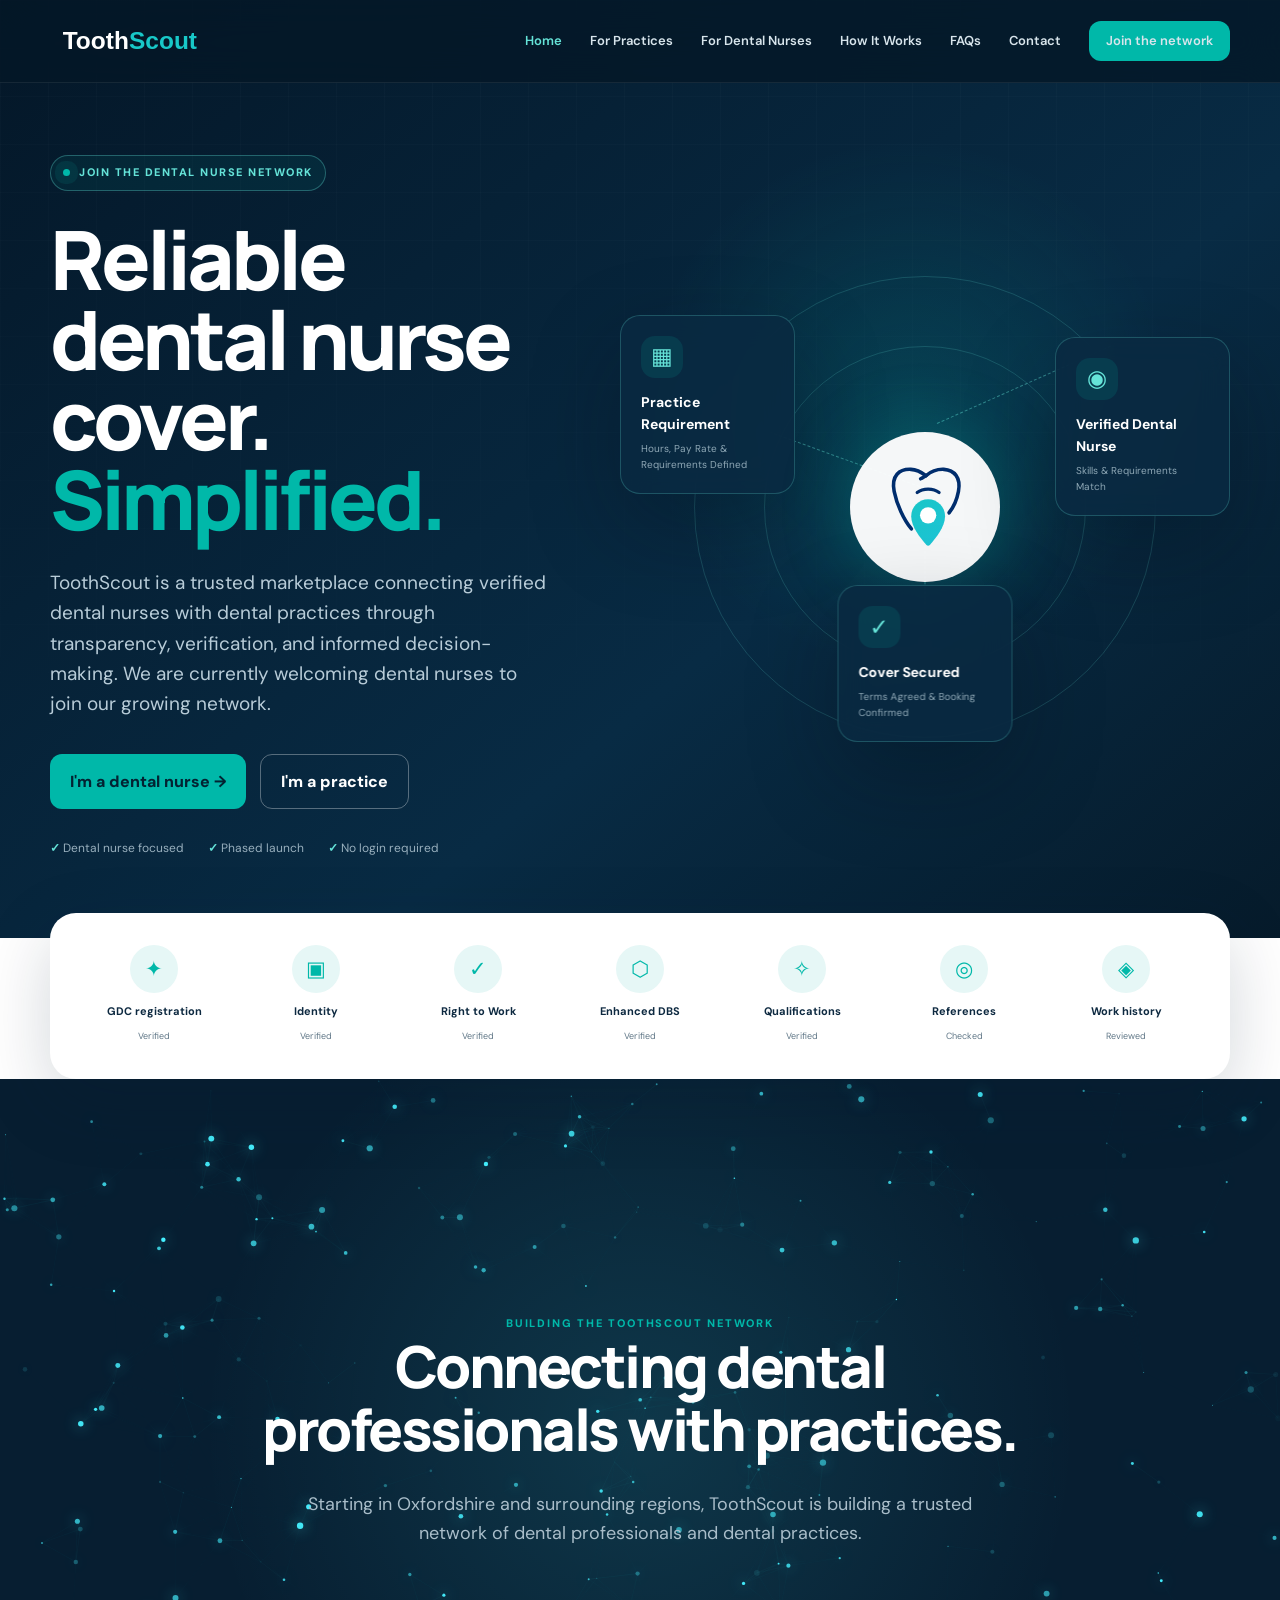
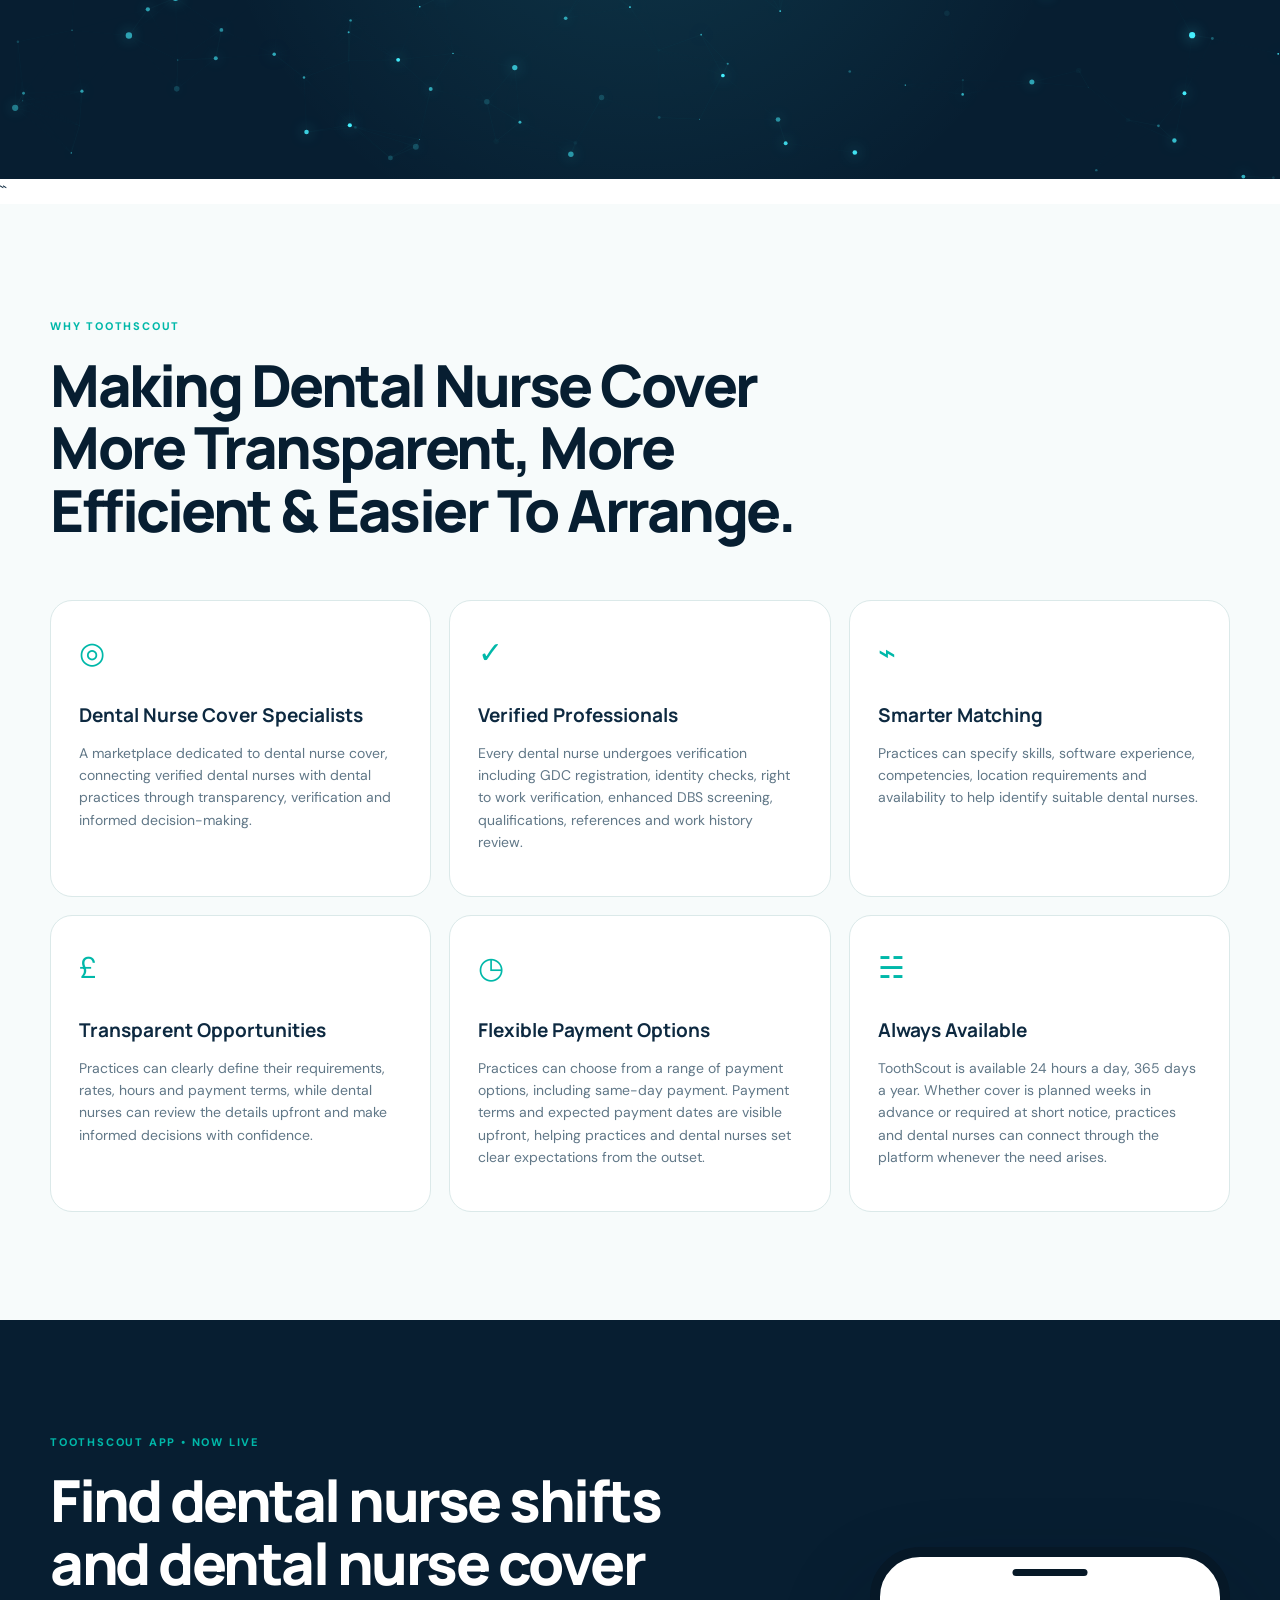
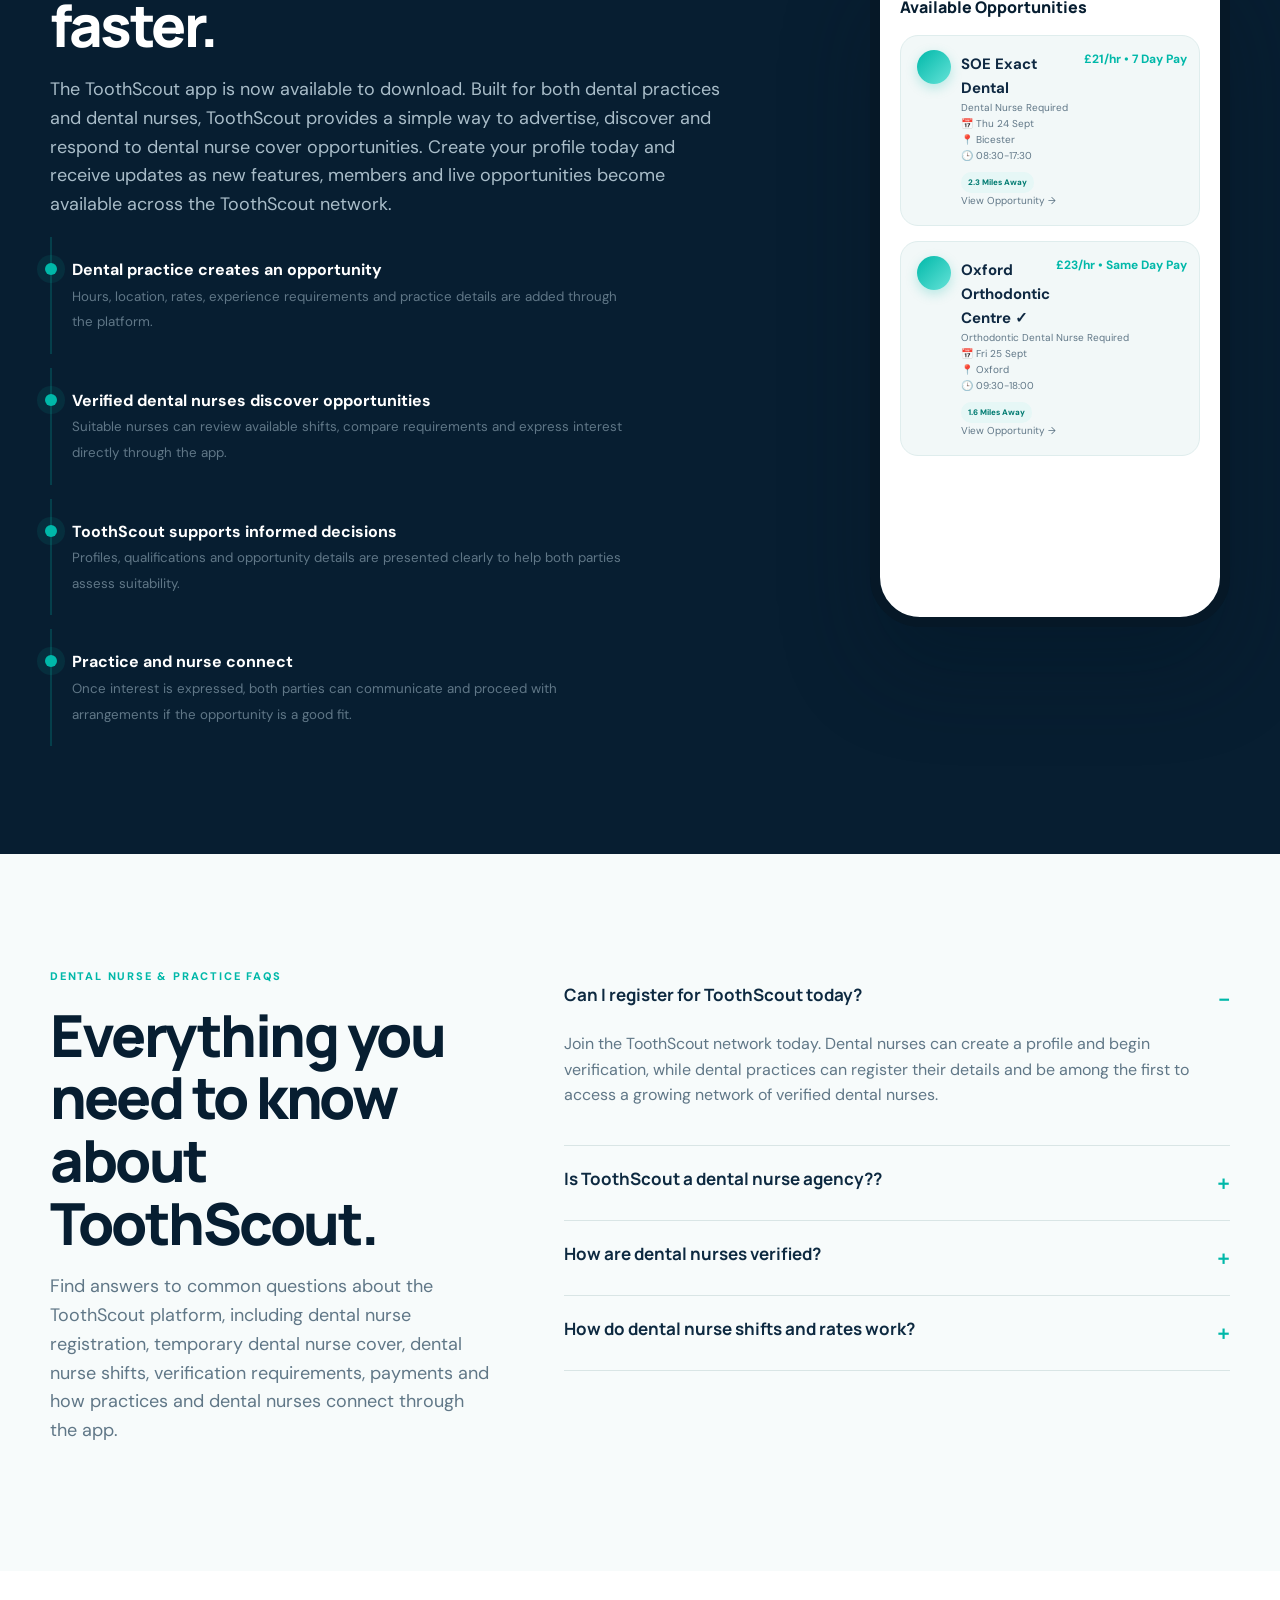
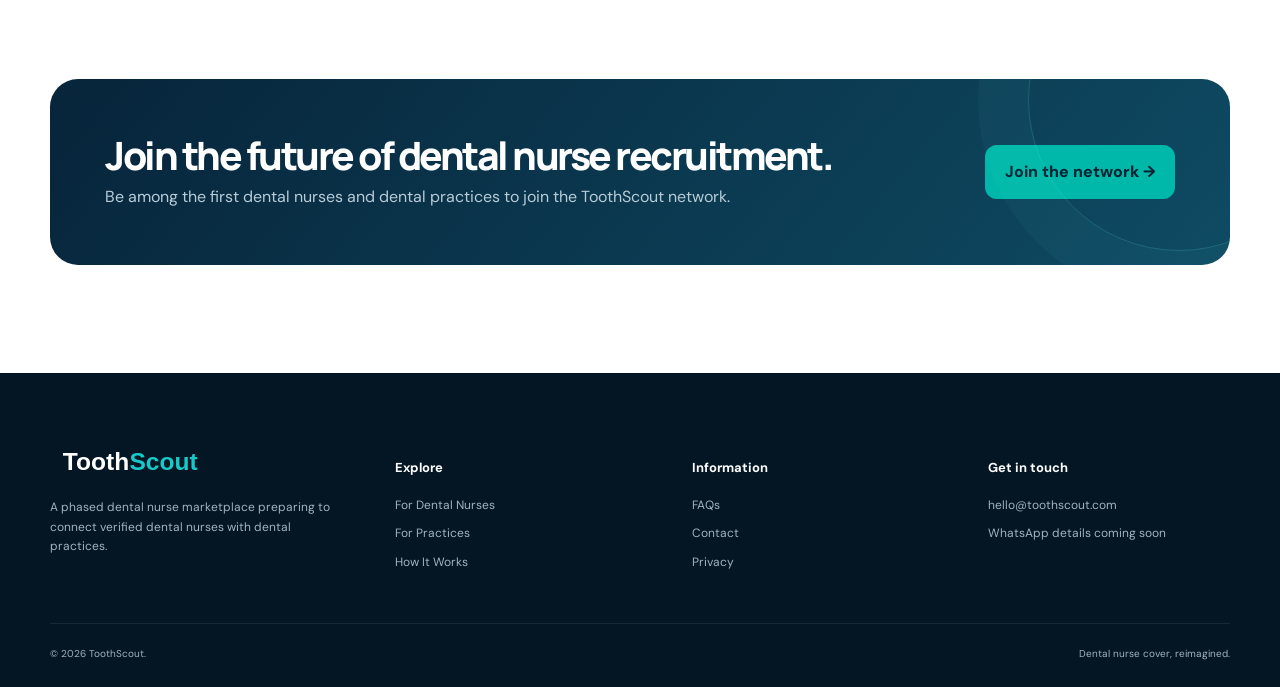
==== commit 98c8dc2f: "Animation Section Wording Updated" ====
--- a/index.html
+++ b/index.html
@@ -1 +1 @@
-<!doctype html><html lang="en-GB"><head><meta charset="utf-8"><meta name="viewport" content="width=device-width,initial-scale=1"><meta name="theme-color" content="#071e31"><title>ToothScout | Dental Nurse Network Launch</title><meta name="description" content="Join the ToothScout dental nurse network. A phased marketplace preparing verified dental nurses and dental practices for transparent opportunities and informed matching."><meta name="robots" content="index,follow,max-image-preview:large"><link rel="canonical" href="https://toothscout.com/"><meta property="og:type" content="website"><meta property="og:title" content="ToothScout | Dental Nurse Network Launch"><meta property="og:description" content="Join the ToothScout dental nurse network. A phased marketplace preparing verified dental nurses and dental practices for transparent opportunities and informed matching."><meta property="og:url" content="https://toothscout.com/"><link rel="icon" href="davison.svg" type="image/svg+xml"> <link rel="shortcut icon" href="davison.svg"><link rel="stylesheet" href="styles.css"><script type="application/ld+json">{"@context":"https://schema.org","@type":"Organization","name":"ToothScout","url":"https://toothscout.com/","description":"A dental nurse matching marketplace preparing to connect verified dental nurses with dental practices."}</script></head><body><a class="skip" href="#main">Skip to content</a><header class="header"><div class="container nav"><a class="logo" href="index.html"><img src="logo-wordmark.svg" alt="ToothScout dental nurse cover"></a><nav class="links"><a class="active" href="index.html">Home</a><a class="" href="practices.html">For Practices</a><a class="" href="nurses.html">For Dental Nurses</a><a class="" href="how-it-works.html">How It Works</a><a class="" href="index.html#faqs">FAQs</a><a class="" href="contact.html">Contact</a><a class="nav-cta" href="nurses.html#join">Join the network</a></nav><button class="menu" aria-label="Open navigation"><i></i><i></i></button></div></header><main id="main"><section class="hero"><div class="container hero-grid"><div class="reveal"><span class="eyebrow"><i></i>JOIN THE DENTAL NURSE NETWORK</span><h1>Reliable dental nurse cover. <em>Simplified.</em></h1><p class="lead">ToothScout is a trusted marketplace connecting verified dental nurses with dental practices through transparency, verification, and informed decision-making. We are currently welcoming dental nurses to join our growing network.</p><div class="actions"><a class="btn" href="nurses.html#join">I'm a dental nurse →</a><a class="btn ghost" href="practices.html">I'm a practice</a></div><div class="micro"><span><b>✓</b> Dental nurse focused</span><span><b>✓</b> Phased launch</span><span><b>✓</b> No login required</span></div></div><div class="network reveal"><div class="route route-a"></div><div class="route route-b"></div><div class="route route-c"></div><div class="node node-one"><div class="icon">▦</div><b>Practice Requirement</b><small>Hours, Pay Rate & Requirements Defined</small></div><div class="hub"><img src="logo-mark.svg" alt="ToothScout matching hub"></div><div class="node node-two"><div class="icon">◉</div><b>Verified Dental Nurse</b><small>Skills & Requirements Match</small></div><div class="node node-three"><div class="icon">✓</div><b>Cover Secured</b><small>Terms Agreed & Booking Confirmed</small></div></div></div></section><div class="container trustbar reveal"><article><span>✦</span><b>GDC registration</b><small>Verified</small></article><article><span>▣</span><b>Identity</b><small>Verified</small></article><article><span>✓</span><b>Right to Work</b><small>Verified</small></article><article><span>⬡</span><b>Enhanced DBS</b><small>Verified</small></article><article><span>✧</span><b>Qualifications</b><small>Verified</small></article><article><span>◎</span><b>References</b><small>Checked</small></article><article><span>◈</span><b>Work history</b><small>Reviewed</small></article></div><section class="section dark-section particle-section"><div class="particle-canvas-wrap"><canvas id="particleCanvas"></canvas></div><div class="container particle-content"><span class="kicker">BUILDING THE TOOTHSCOUT NETWORK</span><h2>Starting in Oxfordshire and surrounding regions. Growing through trusted connections.</h2><p class="section-copy">ToothScout is bringing together dental nurses and dental practices through a trusted and growing professional network. Join today and help shape the future of dental nurse cover.</p></div></section>``<section class="section light-section"><div class="container"><div class="section-head reveal"><span class="kicker">Why ToothScout</span><h2>Making Dental Nurse Cover More Transparent, More Efficient & Easier To Arrange.</h2></div><div class="advantages"><article class="advantage reveal"><div class="icon">◎</div><h3>Dental Nurse Cover Specialists</h3><p>A marketplace dedicated to dental nurse cover, connecting verified dental nurses with dental practices through transparency, verification and informed decision-making.</p></article><article class="advantage reveal"><div class="icon">✓</div><h3>Verified Professionals</h3><p>Every dental nurse undergoes verification including GDC registration, identity checks, right to work verification, enhanced DBS screening, qualifications, references and work history review.</p></article><article class="advantage reveal"><div class="icon">⌁</div><h3>Smarter Matching</h3><p>Practices can specify skills, software experience, competencies, location requirements and availability to help identify suitable dental nurses.</p></article><article class="advantage reveal"><div class="icon">£</div><h3>Transparent Opportunities</h3><p>Practices can clearly define their requirements, rates, hours and payment terms, while dental nurses can review the details upfront and make informed decisions with confidence.</p></article><article class="advantage reveal"><div class="icon">◷</div><h3>Flexible Payment Options</h3><p>Practices can choose from a range of payment options, including same-day payment. Payment terms and expected payment dates are visible upfront, helping practices and dental nurses set clear expectations from the outset.</p></article><article class="advantage reveal"><div class="icon">☵</div><h3>Always Available</h3><p>ToothScout is available 24 hours a day, 365 days a year. Whether cover is planned weeks in advance or required at short notice, practices and dental nurses can connect through the platform whenever the need arises.</p></article></div></div></section><section class="section dark-section"><div class="container demo"><div class="reveal"><span class="kicker">TOOTHSCOUT APP • NOW LIVE</span><h2>Find dental nurse shifts and dental nurse cover faster.</h2><p class="section-copy">The ToothScout app is now available to download. Built for both dental practices and dental nurses, ToothScout provides a simple way to advertise, discover and respond to dental nurse cover opportunities. Create your profile today and receive updates as new features, members and live opportunities become available across the ToothScout network.</p><div class="storyline"><div class="story"><b>Dental practice creates an opportunity</b><small>Hours, location, rates, experience requirements and practice details are added through the platform.</small></div><div class="story"><b>Verified dental nurses discover opportunities</b><small>Suitable nurses can review available shifts, compare requirements and express interest directly through the app.</small></div><div class="story"><b>ToothScout supports informed decisions</b><small>Profiles, qualifications and opportunity details are presented clearly to help both parties assess suitability.</small></div><div class="story"><b>Practice and nurse connect</b><small>Once interest is expressed, both parties can communicate and proceed with arrangements if the opportunity is a good fit.</small></div></div></div><div class="phone"> <div class="app-head">  Available Opportunities </div> <div class="shift"> <div class="practice-logo"></div> <b>SOE Exact Dental </b> <small>Dental Nurse Required</small> <small>📅 Thu 24 Sept</small> <small>📍 Bicester</small> <small>🕒 08:30-17:30</small> <strong>£21/hr • 7 Day Pay</strong> <span class="tag">2.3 Miles Away</span> <small class="view-link">    View Opportunity → </small> </div> <div class="shift"> <div class="practice-logo"></div> <b>Oxford Orthodontic Centre ✓</b> <small>    Orthodontic Dental Nurse Required </small> <small>📅 Fri 25 Sept</small> <small> 📍  Oxford</small> <small>🕒 09:30-18:00</small> <strong>£23/hr • Same Day Pay </strong> <span class="tag">1.6 Miles Away </span> <small class="view-link">    View Opportunity → </small> </div> <div class="view-more">  View All Opportunities → </div> </div></div></div></section><section class="section light-section" id="faqs"><div class="container form-wrap"><div class="reveal"><span class="kicker">DENTAL NURSE & PRACTICE FAQs</span><h2>Everything you need to know about ToothScout.</h2><p class="section-copy">Find answers to common questions about the ToothScout platform, including dental nurse registration, temporary dental nurse cover, dental nurse shifts, verification requirements, payments and how practices and dental nurses connect through the app.</p></div><div class="faq reveal"><details open><summary>Can I register for ToothScout today?</summary><p>Join the ToothScout network today. Dental nurses can create a profile and begin verification, while dental practices can register their details and be among the first to access a growing network of verified dental nurses.</p></details><details><summary>Is ToothScout a dental nurse agency??</summary><p>ToothScout brings together the best parts of a dental nurse agency and a modern digital platform. Dental practices can quickly find suitable cover, dental nurses can discover opportunities more easily and both benefit from a transparent process supported by the ToothScout team.</p></details><details><summary>How are dental nurses verified?</summary><p>Trust and transparency are fundamental to the ToothScout platform. To achieve verified status, dental nurses complete a verification process that includes validation of GDC registration, right to work documentation and other relevant professional credentials. This helps maintain a high-quality network for both dental nurses and dental practices.</p></details><details><summary>How do dental nurse shifts and rates work?</summary><p>Practices can specify information such as shift times, location, rates and payment arrangements, allowing dental nurses to review opportunities before expressing interest.</p></details></div></div></section><section class="section"><div class="container cta-band reveal"><div><h2>Join the future of dental nurse recruitment.</h2><p>Be among the first dental nurses and dental practices to join the ToothScout network.</p></div><a class="btn" href="nurses.html#join">Join the network →</a></div></section></main><footer class="footer"><div class="container footer-grid"><div><img src="logo-wordmark.svg" alt="ToothScout"><p>A phased dental nurse marketplace preparing to connect verified dental nurses with dental practices.</p></div><div><h4>Explore</h4><a href="nurses.html">For Dental Nurses</a><a href="practices.html">For Practices</a><a href="how-it-works.html">How It Works</a></div><div><h4>Information</h4><a href="index.html#faqs">FAQs</a><a href="contact.html">Contact</a><a href="privacy.html">Privacy</a></div><div><h4>Get in touch</h4><a href="mailto:hello@toothscout.com">hello@toothscout.com</a><p>WhatsApp details coming soon</p></div></div><div class="container footer-bottom"><span>© 2026 ToothScout.</span><span>Dental nurse cover, reimagined.</span></div></footer><script src="script.js"></script></body></html>
+<!doctype html><html lang="en-GB"><head><meta charset="utf-8"><meta name="viewport" content="width=device-width,initial-scale=1"><meta name="theme-color" content="#071e31"><title>ToothScout | Dental Nurse Network Launch</title><meta name="description" content="Join the ToothScout dental nurse network. A phased marketplace preparing verified dental nurses and dental practices for transparent opportunities and informed matching."><meta name="robots" content="index,follow,max-image-preview:large"><link rel="canonical" href="https://toothscout.com/"><meta property="og:type" content="website"><meta property="og:title" content="ToothScout | Dental Nurse Network Launch"><meta property="og:description" content="Join the ToothScout dental nurse network. A phased marketplace preparing verified dental nurses and dental practices for transparent opportunities and informed matching."><meta property="og:url" content="https://toothscout.com/"><link rel="icon" href="davison.svg" type="image/svg+xml"> <link rel="shortcut icon" href="davison.svg"><link rel="stylesheet" href="styles.css"><script type="application/ld+json">{"@context":"https://schema.org","@type":"Organization","name":"ToothScout","url":"https://toothscout.com/","description":"A dental nurse matching marketplace preparing to connect verified dental nurses with dental practices."}</script></head><body><a class="skip" href="#main">Skip to content</a><header class="header"><div class="container nav"><a class="logo" href="index.html"><img src="logo-wordmark.svg" alt="ToothScout dental nurse cover"></a><nav class="links"><a class="active" href="index.html">Home</a><a class="" href="practices.html">For Practices</a><a class="" href="nurses.html">For Dental Nurses</a><a class="" href="how-it-works.html">How It Works</a><a class="" href="index.html#faqs">FAQs</a><a class="" href="contact.html">Contact</a><a class="nav-cta" href="nurses.html#join">Join the network</a></nav><button class="menu" aria-label="Open navigation"><i></i><i></i></button></div></header><main id="main"><section class="hero"><div class="container hero-grid"><div class="reveal"><span class="eyebrow"><i></i>JOIN THE DENTAL NURSE NETWORK</span><h1>Reliable dental nurse cover. <em>Simplified.</em></h1><p class="lead">ToothScout is a trusted marketplace connecting verified dental nurses with dental practices through transparency, verification, and informed decision-making. We are currently welcoming dental nurses to join our growing network.</p><div class="actions"><a class="btn" href="nurses.html#join">I'm a dental nurse →</a><a class="btn ghost" href="practices.html">I'm a practice</a></div><div class="micro"><span><b>✓</b> Dental nurse focused</span><span><b>✓</b> Phased launch</span><span><b>✓</b> No login required</span></div></div><div class="network reveal"><div class="route route-a"></div><div class="route route-b"></div><div class="route route-c"></div><div class="node node-one"><div class="icon">▦</div><b>Practice Requirement</b><small>Hours, Pay Rate & Requirements Defined</small></div><div class="hub"><img src="logo-mark.svg" alt="ToothScout matching hub"></div><div class="node node-two"><div class="icon">◉</div><b>Verified Dental Nurse</b><small>Skills & Requirements Match</small></div><div class="node node-three"><div class="icon">✓</div><b>Cover Secured</b><small>Terms Agreed & Booking Confirmed</small></div></div></div></section><div class="container trustbar reveal"><article><span>✦</span><b>GDC registration</b><small>Verified</small></article><article><span>▣</span><b>Identity</b><small>Verified</small></article><article><span>✓</span><b>Right to Work</b><small>Verified</small></article><article><span>⬡</span><b>Enhanced DBS</b><small>Verified</small></article><article><span>✧</span><b>Qualifications</b><small>Verified</small></article><article><span>◎</span><b>References</b><small>Checked</small></article><article><span>◈</span><b>Work history</b><small>Reviewed</small></article></div><section class="section dark-section particle-section"><div class="particle-canvas-wrap"><canvas id="particleCanvas"></canvas></div><div class="container particle-content"><span class="kicker">BUILDING THE TOOTHSCOUT NETWORK</span><h2>Connecting dental professionals with practices.</h2><p class="section-copy">Starting in Oxfordshire and surrounding regions, ToothScout is building a trusted network of dental professionals and dental practices.</p></div></section>``<section class="section light-section"><div class="container"><div class="section-head reveal"><span class="kicker">Why ToothScout</span><h2>Making Dental Nurse Cover More Transparent, More Efficient & Easier To Arrange.</h2></div><div class="advantages"><article class="advantage reveal"><div class="icon">◎</div><h3>Dental Nurse Cover Specialists</h3><p>A marketplace dedicated to dental nurse cover, connecting verified dental nurses with dental practices through transparency, verification and informed decision-making.</p></article><article class="advantage reveal"><div class="icon">✓</div><h3>Verified Professionals</h3><p>Every dental nurse undergoes verification including GDC registration, identity checks, right to work verification, enhanced DBS screening, qualifications, references and work history review.</p></article><article class="advantage reveal"><div class="icon">⌁</div><h3>Smarter Matching</h3><p>Practices can specify skills, software experience, competencies, location requirements and availability to help identify suitable dental nurses.</p></article><article class="advantage reveal"><div class="icon">£</div><h3>Transparent Opportunities</h3><p>Practices can clearly define their requirements, rates, hours and payment terms, while dental nurses can review the details upfront and make informed decisions with confidence.</p></article><article class="advantage reveal"><div class="icon">◷</div><h3>Flexible Payment Options</h3><p>Practices can choose from a range of payment options, including same-day payment. Payment terms and expected payment dates are visible upfront, helping practices and dental nurses set clear expectations from the outset.</p></article><article class="advantage reveal"><div class="icon">☵</div><h3>Always Available</h3><p>ToothScout is available 24 hours a day, 365 days a year. Whether cover is planned weeks in advance or required at short notice, practices and dental nurses can connect through the platform whenever the need arises.</p></article></div></div></section><section class="section dark-section"><div class="container demo"><div class="reveal"><span class="kicker">TOOTHSCOUT APP • NOW LIVE</span><h2>Find dental nurse shifts and dental nurse cover faster.</h2><p class="section-copy">The ToothScout app is now available to download. Built for both dental practices and dental nurses, ToothScout provides a simple way to advertise, discover and respond to dental nurse cover opportunities. Create your profile today and receive updates as new features, members and live opportunities become available across the ToothScout network.</p><div class="storyline"><div class="story"><b>Dental practice creates an opportunity</b><small>Hours, location, rates, experience requirements and practice details are added through the platform.</small></div><div class="story"><b>Verified dental nurses discover opportunities</b><small>Suitable nurses can review available shifts, compare requirements and express interest directly through the app.</small></div><div class="story"><b>ToothScout supports informed decisions</b><small>Profiles, qualifications and opportunity details are presented clearly to help both parties assess suitability.</small></div><div class="story"><b>Practice and nurse connect</b><small>Once interest is expressed, both parties can communicate and proceed with arrangements if the opportunity is a good fit.</small></div></div></div><div class="phone"> <div class="app-head">  Available Opportunities </div> <div class="shift"> <div class="practice-logo"></div> <b>SOE Exact Dental </b> <small>Dental Nurse Required</small> <small>📅 Thu 24 Sept</small> <small>📍 Bicester</small> <small>🕒 08:30-17:30</small> <strong>£21/hr • 7 Day Pay</strong> <span class="tag">2.3 Miles Away</span> <small class="view-link">    View Opportunity → </small> </div> <div class="shift"> <div class="practice-logo"></div> <b>Oxford Orthodontic Centre ✓</b> <small>    Orthodontic Dental Nurse Required </small> <small>📅 Fri 25 Sept</small> <small> 📍  Oxford</small> <small>🕒 09:30-18:00</small> <strong>£23/hr • Same Day Pay </strong> <span class="tag">1.6 Miles Away </span> <small class="view-link">    View Opportunity → </small> </div> <div class="view-more">  View All Opportunities → </div> </div></div></div></section><section class="section light-section" id="faqs"><div class="container form-wrap"><div class="reveal"><span class="kicker">DENTAL NURSE & PRACTICE FAQs</span><h2>Everything you need to know about ToothScout.</h2><p class="section-copy">Find answers to common questions about the ToothScout platform, including dental nurse registration, temporary dental nurse cover, dental nurse shifts, verification requirements, payments and how practices and dental nurses connect through the app.</p></div><div class="faq reveal"><details open><summary>Can I register for ToothScout today?</summary><p>Join the ToothScout network today. Dental nurses can create a profile and begin verification, while dental practices can register their details and be among the first to access a growing network of verified dental nurses.</p></details><details><summary>Is ToothScout a dental nurse agency??</summary><p>ToothScout brings together the best parts of a dental nurse agency and a modern digital platform. Dental practices can quickly find suitable cover, dental nurses can discover opportunities more easily and both benefit from a transparent process supported by the ToothScout team.</p></details><details><summary>How are dental nurses verified?</summary><p>Trust and transparency are fundamental to the ToothScout platform. To achieve verified status, dental nurses complete a verification process that includes validation of GDC registration, right to work documentation and other relevant professional credentials. This helps maintain a high-quality network for both dental nurses and dental practices.</p></details><details><summary>How do dental nurse shifts and rates work?</summary><p>Practices can specify information such as shift times, location, rates and payment arrangements, allowing dental nurses to review opportunities before expressing interest.</p></details></div></div></section><section class="section"><div class="container cta-band reveal"><div><h2>Join the future of dental nurse recruitment.</h2><p>Be among the first dental nurses and dental practices to join the ToothScout network.</p></div><a class="btn" href="nurses.html#join">Join the network →</a></div></section></main><footer class="footer"><div class="container footer-grid"><div><img src="logo-wordmark.svg" alt="ToothScout"><p>A phased dental nurse marketplace preparing to connect verified dental nurses with dental practices.</p></div><div><h4>Explore</h4><a href="nurses.html">For Dental Nurses</a><a href="practices.html">For Practices</a><a href="how-it-works.html">How It Works</a></div><div><h4>Information</h4><a href="index.html#faqs">FAQs</a><a href="contact.html">Contact</a><a href="privacy.html">Privacy</a></div><div><h4>Get in touch</h4><a href="mailto:hello@toothscout.com">hello@toothscout.com</a><p>WhatsApp details coming soon</p></div></div><div class="container footer-bottom"><span>© 2026 ToothScout.</span><span>Dental nurse cover, reimagined.</span></div></footer><script src="script.js"></script></body></html>
--- a/styles.css
+++ b/styles.css
@@ -288,252 +288,4 @@
     margin:14px auto 0 !important;
 }
 
-/* =====================================================
-   PREMIUM TOOTHSCOUT PARTICLE SECTION
-   ===================================================== */
-
-.particle-section {
-    position: relative;
-    display: flex;
-    min-height: 700px;
-    align-items: center;
-    justify-content: center;
-    overflow: hidden;
-    isolation: isolate;
-    background:
-        radial-gradient(
-            circle at 50% 48%,
-            rgba(22, 177, 201, 0.13) 0%,
-            rgba(5, 40, 57, 0.06) 34%,
-            transparent 65%
-        ),
-        linear-gradient(
-            135deg,
-            #071e2c 0%,
-            #062234 48%,
-            #041a29 100%
-        );
-}
-
-/* Soft premium glass illumination */
-
-.particle-section::before {
-    content: "";
-    position: absolute;
-    inset: 0;
-    z-index: 1;
-    pointer-events: none;
-    background:
-        radial-gradient(
-            ellipse at center,
-            rgba(105, 239, 255, 0.09) 0%,
-            rgba(51, 211, 235, 0.035) 35%,
-            transparent 68%
-        );
-}
-
-/* Fine glossy highlight across the whole section */
-
-.particle-section::after {
-    content: "";
-    position: absolute;
-    inset: 0;
-    z-index: 3;
-    pointer-events: none;
-    opacity: 0.32;
-    background:
-        linear-gradient(
-            115deg,
-            transparent 0%,
-            transparent 38%,
-            rgba(255, 255, 255, 0.025) 46%,
-            rgba(145, 241, 255, 0.055) 50%,
-            rgba(255, 255, 255, 0.018) 54%,
-            transparent 62%,
-            transparent 100%
-        );
-    background-size: 220% 100%;
-    animation: particleSectionShimmer 11s ease-in-out infinite;
-}
-
-.particle-canvas-wrap {
-    position: absolute;
-    inset: 0;
-    z-index: 1;
-}
-
-#particleCanvas {
-    display: block;
-    width: 100%;
-    height: 100%;
-}
-
-/* =====================================================
-   CONTENT
-   ===================================================== */
-
-.particle-content {
-    position: relative;
-    z-index: 4;
-    width: min(920px, calc(100% - 40px));
-    margin: auto;
-    text-align: center;
-    pointer-events: none;
-}
-
-.particle-content::before {
-    content: "";
-    position: absolute;
-    width: min(850px, 100%);
-    height: 360px;
-    top: 50%;
-    left: 50%;
-    z-index: -1;
-    border-radius: 50%;
-    background: rgba(4, 28, 42, 0.44);
-    filter: blur(64px);
-    transform: translate(-50%, -50%);
-}
-
-.particle-label {
-    display: inline-flex;
-    align-items: center;
-    gap: 10px;
-    margin-bottom: 18px;
-    color: #2ce3e7;
-    font-size: 0.72rem;
-    font-weight: 750;
-    letter-spacing: 0.18em;
-    text-transform: uppercase;
-    text-shadow: 0 0 18px rgba(44, 227, 231, 0.22);
-}
-
-.particle-label::before {
-    content: "";
-    width: 6px;
-    height: 6px;
-    border-radius: 50%;
-    background: #58f3ff;
-    box-shadow:
-        0 0 7px #58f3ff,
-        0 0 18px rgba(88, 243, 255, 0.75);
-    animation: particleStatusPulse 2.2s ease-in-out infinite;
-}
-
-.particle-content h2 {
-    max-width: 880px;
-    margin: 0 auto 28px;
-    color: #ffffff;
-    font-size: clamp(2.8rem, 5.5vw, 5.7rem);
-    font-weight: 750;
-    line-height: 1.02;
-    letter-spacing: -0.055em;
-    text-wrap: balance;
-    text-shadow:
-        0 1px 0 rgba(255, 255, 255, 0.08),
-        0 14px 50px rgba(0, 0, 0, 0.22);
-}
-
-.particle-content p {
-    max-width: 720px;
-    margin: auto;
-    color: rgba(213, 232, 238, 0.75);
-    font-size: clamp(1rem, 1.5vw, 1.17rem);
-    line-height: 1.65;
-    text-wrap: balance;
-}
-
-/* =====================================================
-   CSS ANIMATIONS
-   ===================================================== */
-
-@keyframes particleStatusPulse {
-    0%,
-    100% {
-        opacity: 0.55;
-        transform: scale(0.8);
-    }
-
-    50% {
-        opacity: 1;
-        transform: scale(1.35);
-    }
-}
-
-@keyframes particleSectionShimmer {
-    0%,
-    25% {
-        background-position: 180% center;
-    }
-
-    70%,
-    100% {
-        background-position: -80% center;
-    }
-}
-
-/* =====================================================
-   TABLET
-   ===================================================== */
-
-@media (max-width: 900px) {
-    .particle-section {
-        min-height: 650px;
-    }
-
-    .particle-content {
-        width: min(760px, calc(100% - 36px));
-    }
-
-    .particle-content h2 {
-        letter-spacing: -0.045em;
-    }
-}
-
-/* =====================================================
-   MOBILE
-   ===================================================== */
-
-@media (max-width: 768px) {
-    .particle-section {
-        min-height: 600px;
-    }
-
-    .particle-content {
-        width: calc(100% - 32px);
-    }
-
-    .particle-label {
-        margin-bottom: 16px;
-        font-size: 0.61rem;
-        letter-spacing: 0.14em;
-    }
-
-    .particle-content h2 {
-        margin-bottom: 22px;
-        font-size: clamp(2.45rem, 11.5vw, 4rem);
-        line-height: 1;
-        letter-spacing: -0.05em;
-    }
-
-    .particle-content h2 br {
-        display: none;
-    }
-
-    .particle-content p {
-        max-width: 390px;
-        font-size: 0.95rem;
-        line-height: 1.6;
-    }
-}
-
-/* =====================================================
-   REDUCED MOTION
-   ===================================================== */
-
-@media (prefers-reduced-motion: reduce) {
-    .particle-section::after,
-    .particle-label::before {
-        animation: none;
-    }
-}
+.particle-section{position:relative;overflow:hidden;min-height:700px;display:flex;align-items:center;justify-content:center}.particle-canvas-wrap{position:absolute;inset:0;z-index:1}#particleCanvas{width:100%;height:100%;display:block}.particle-content{position:relative;z-index:2;text-align:center;max-width:900px}.particle-content h2{max-width:850px;margin:0 auto 30px}.particle-content p{max-width:700px;margin:auto}.particle-section:before{content:"";position:absolute;inset:0;background:radial-gradient(circle at center,rgba(70,240,255,.12),transparent 60%);pointer-events:none;z-index:1}@media(max-width:768px){.particle-section{min-height:600px}}
